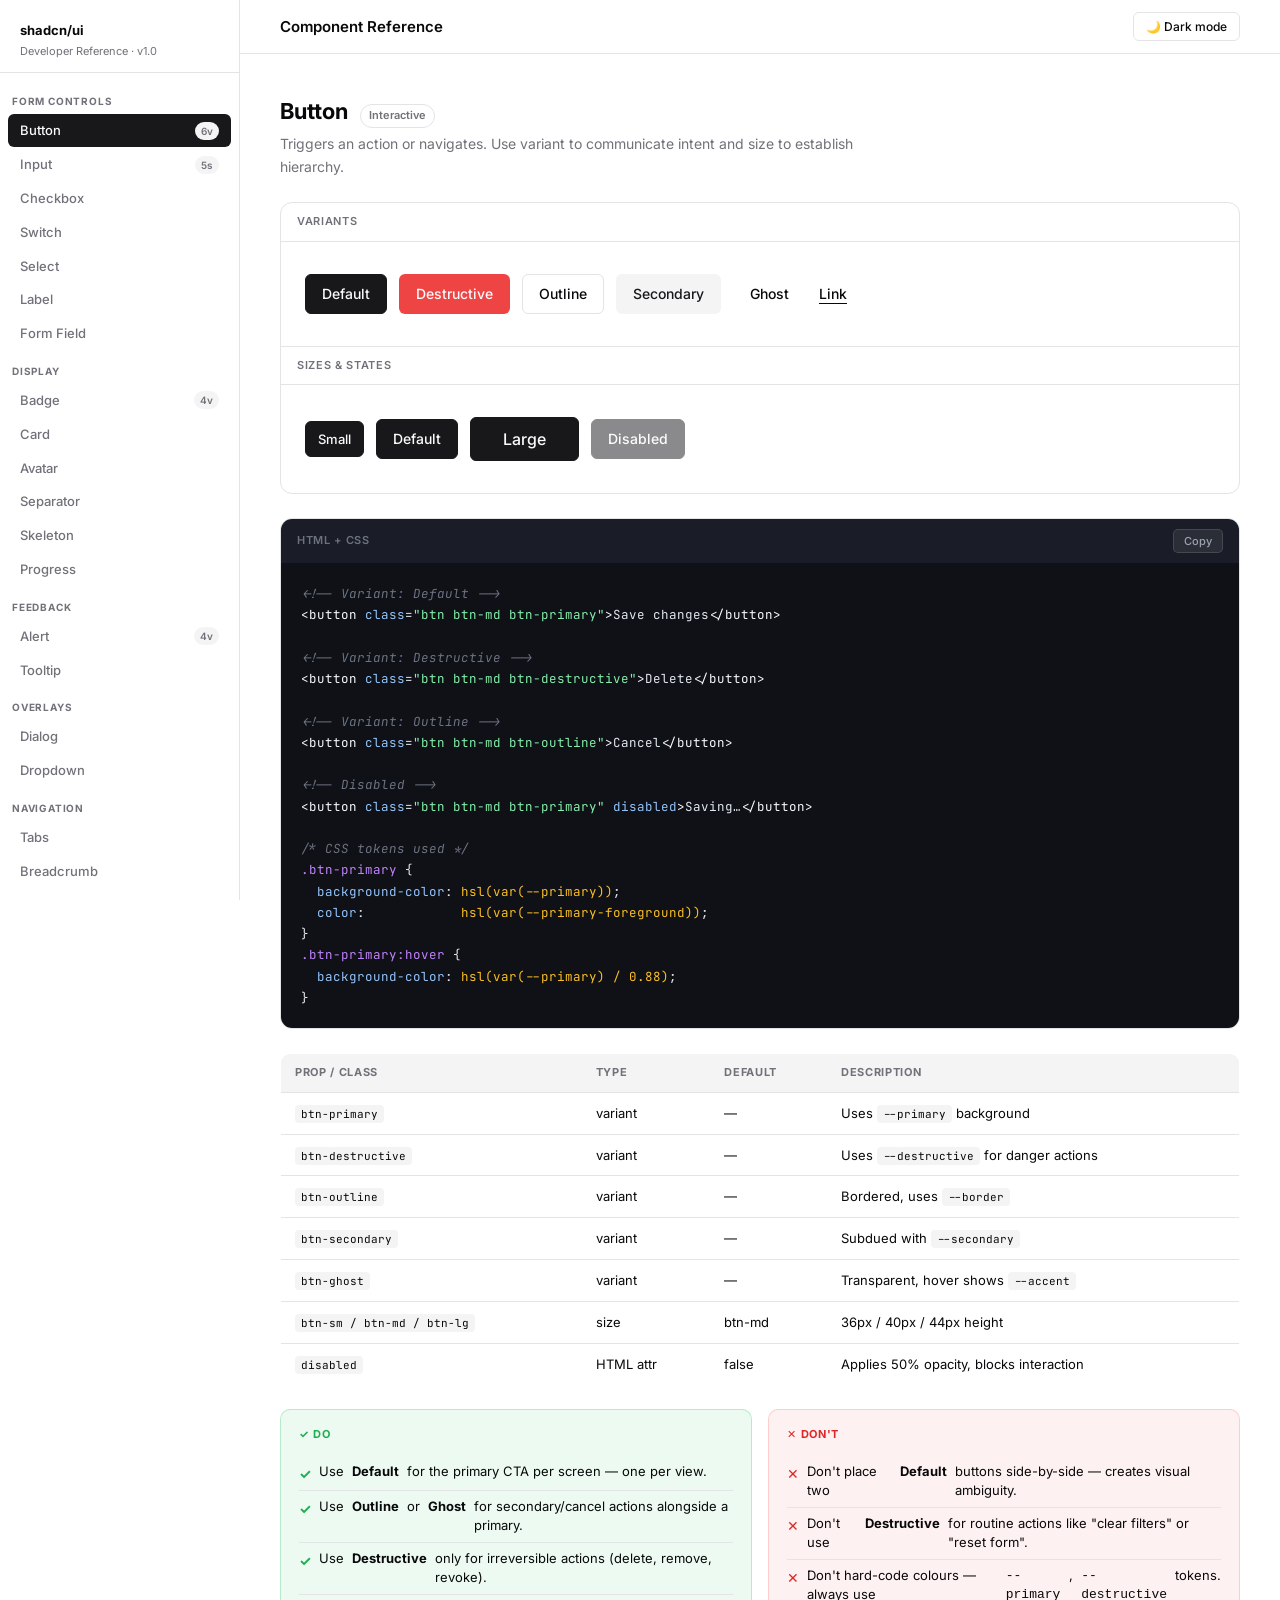
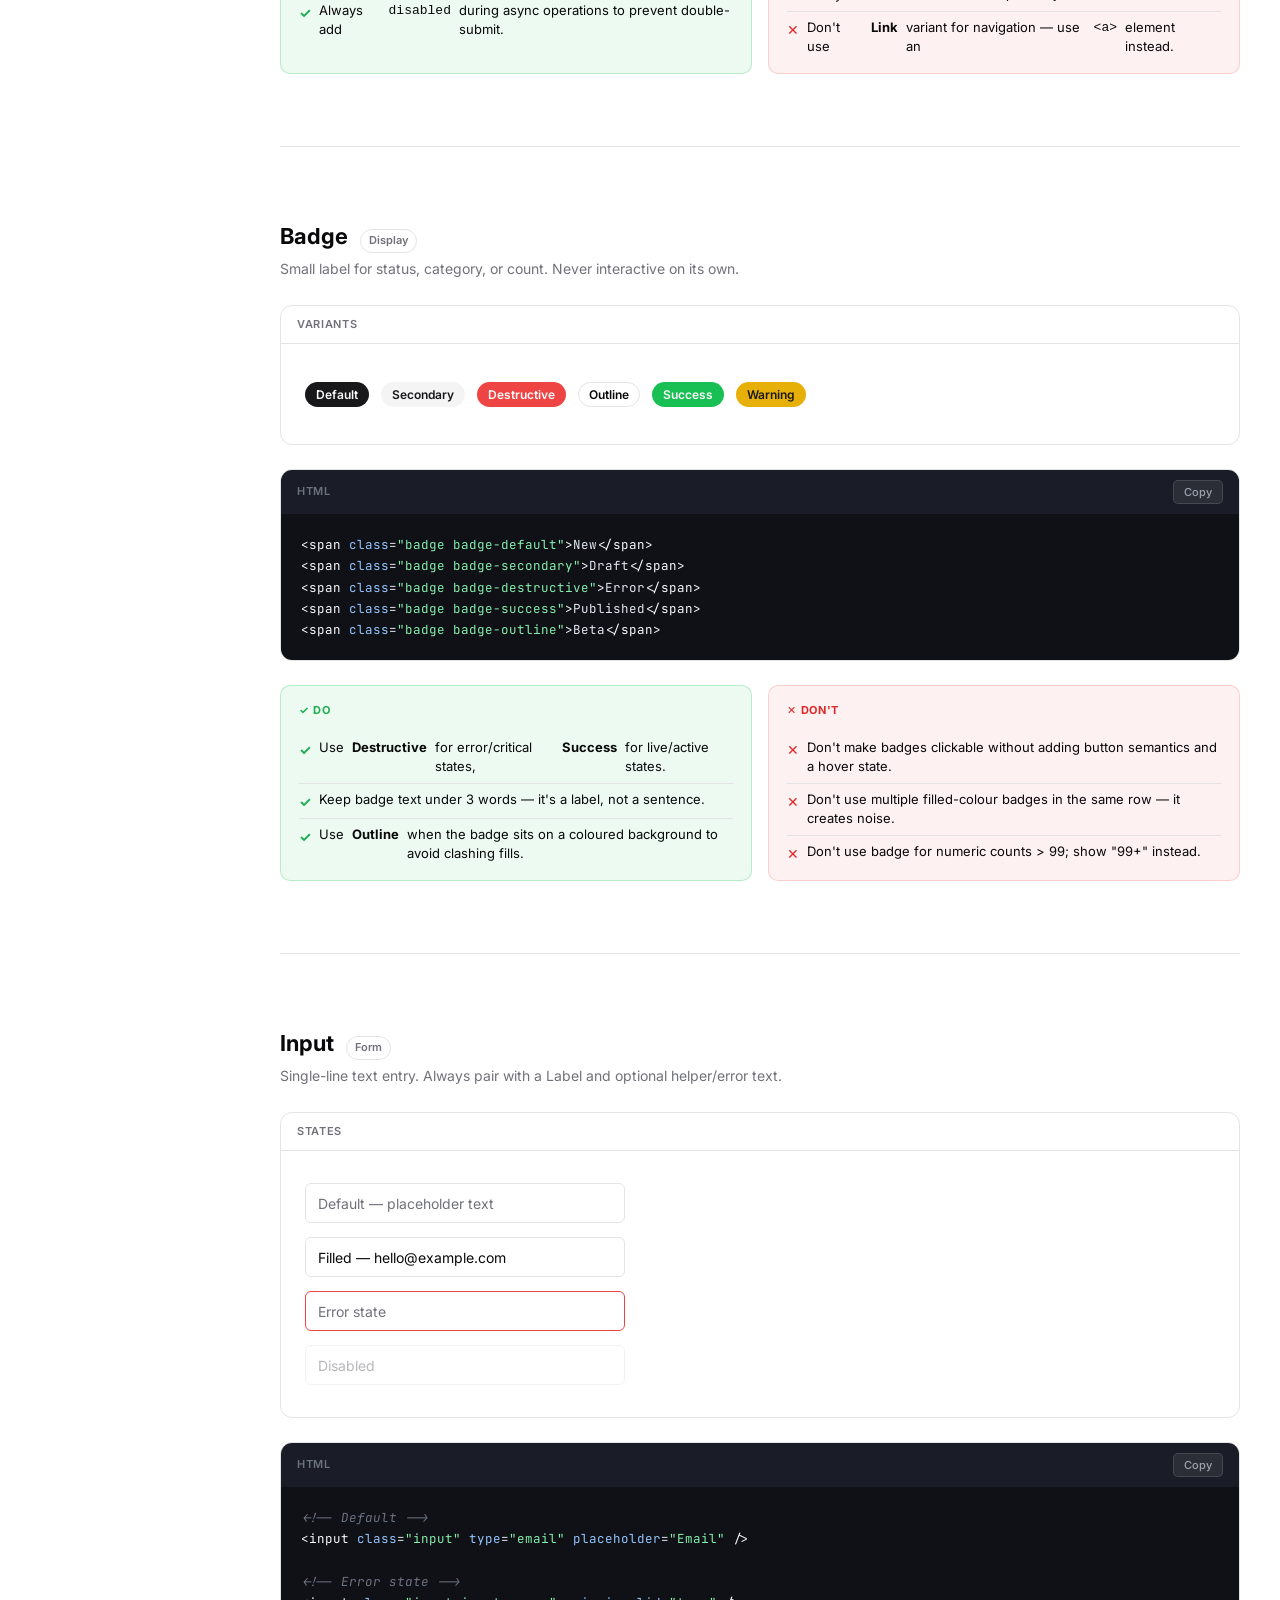
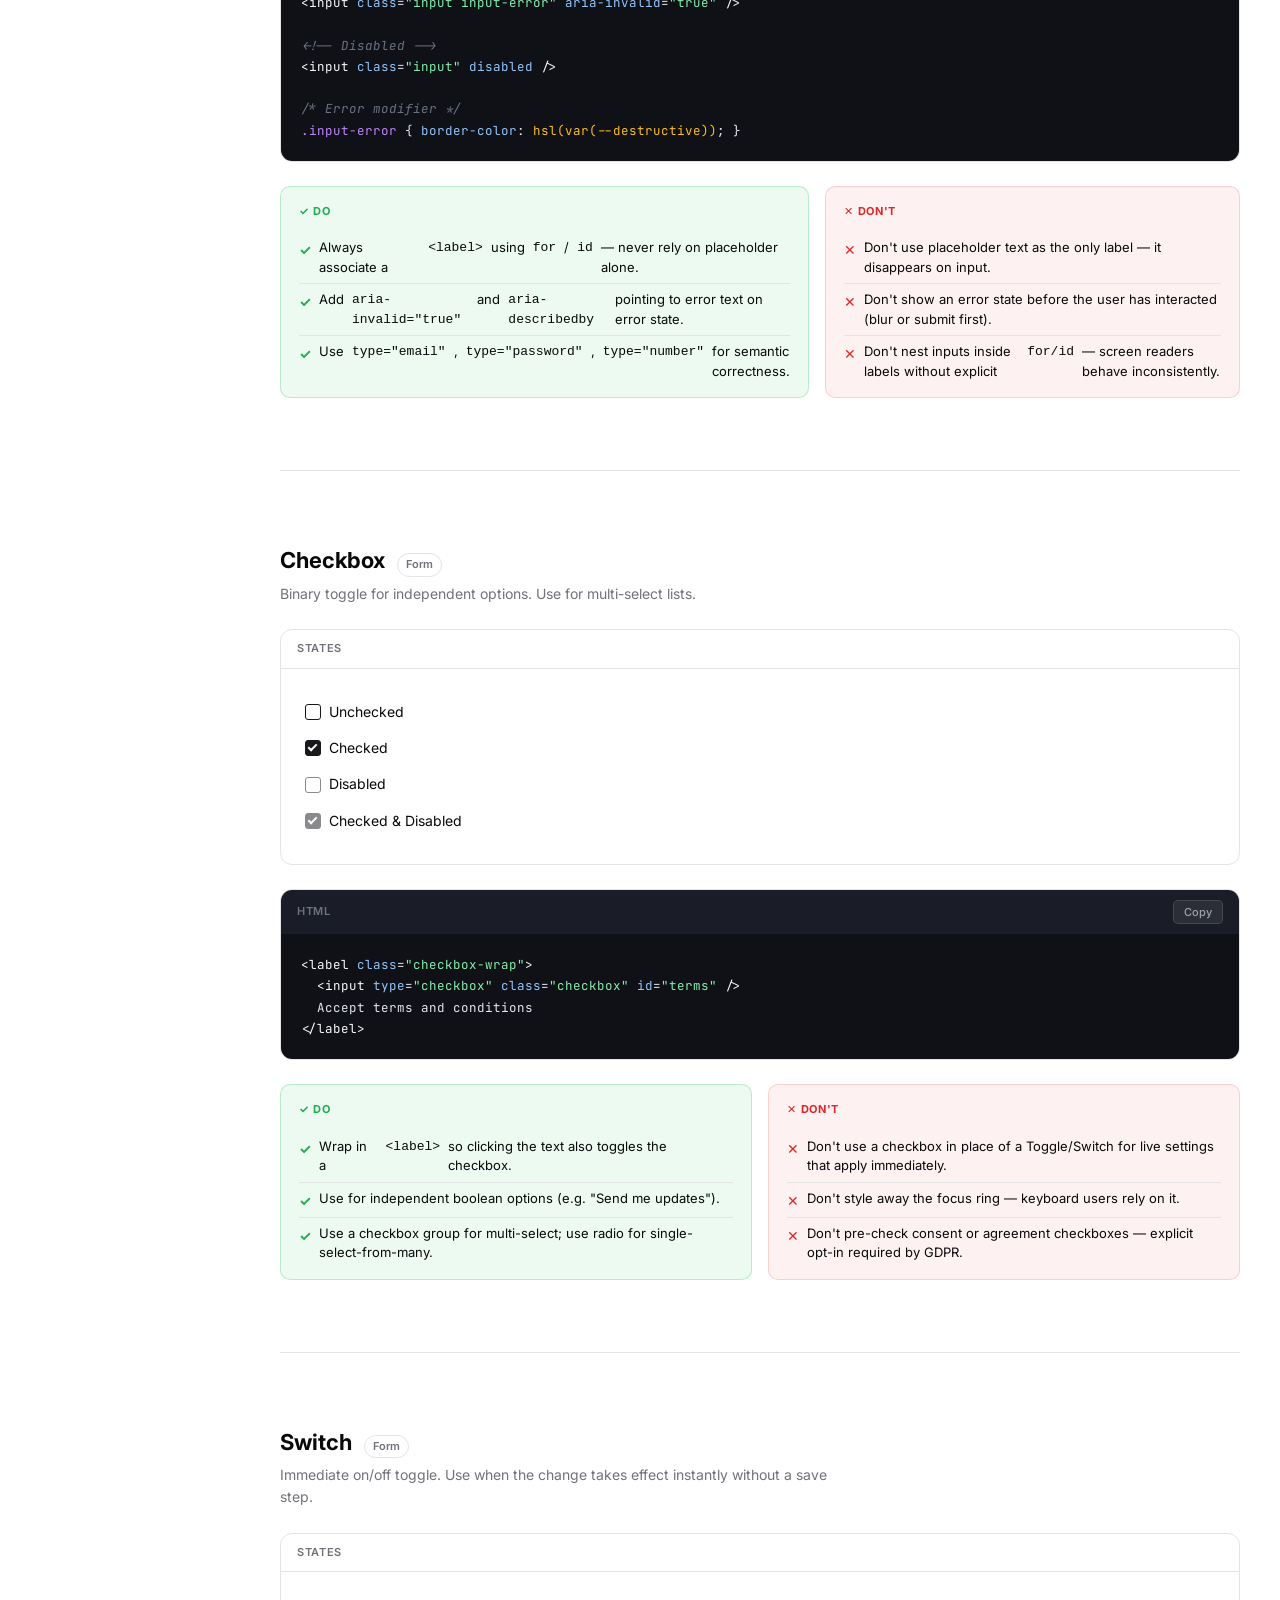
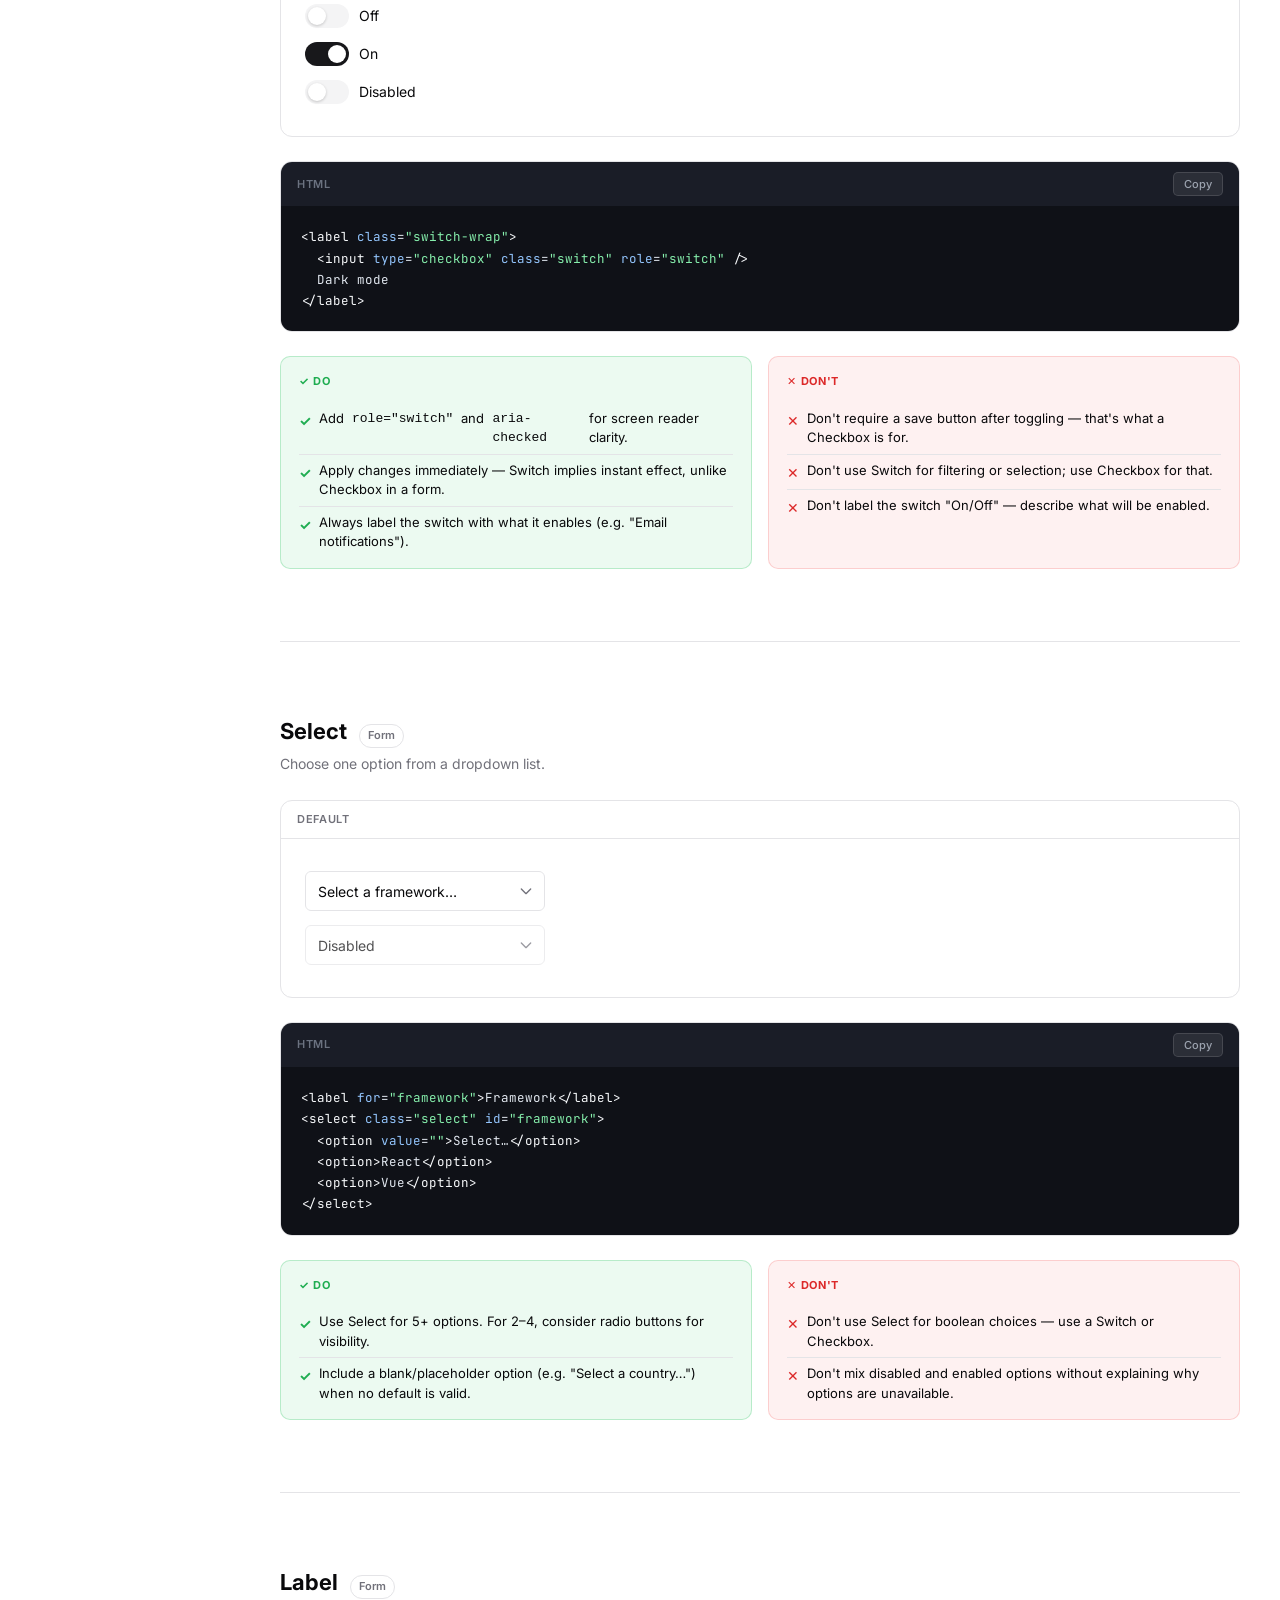
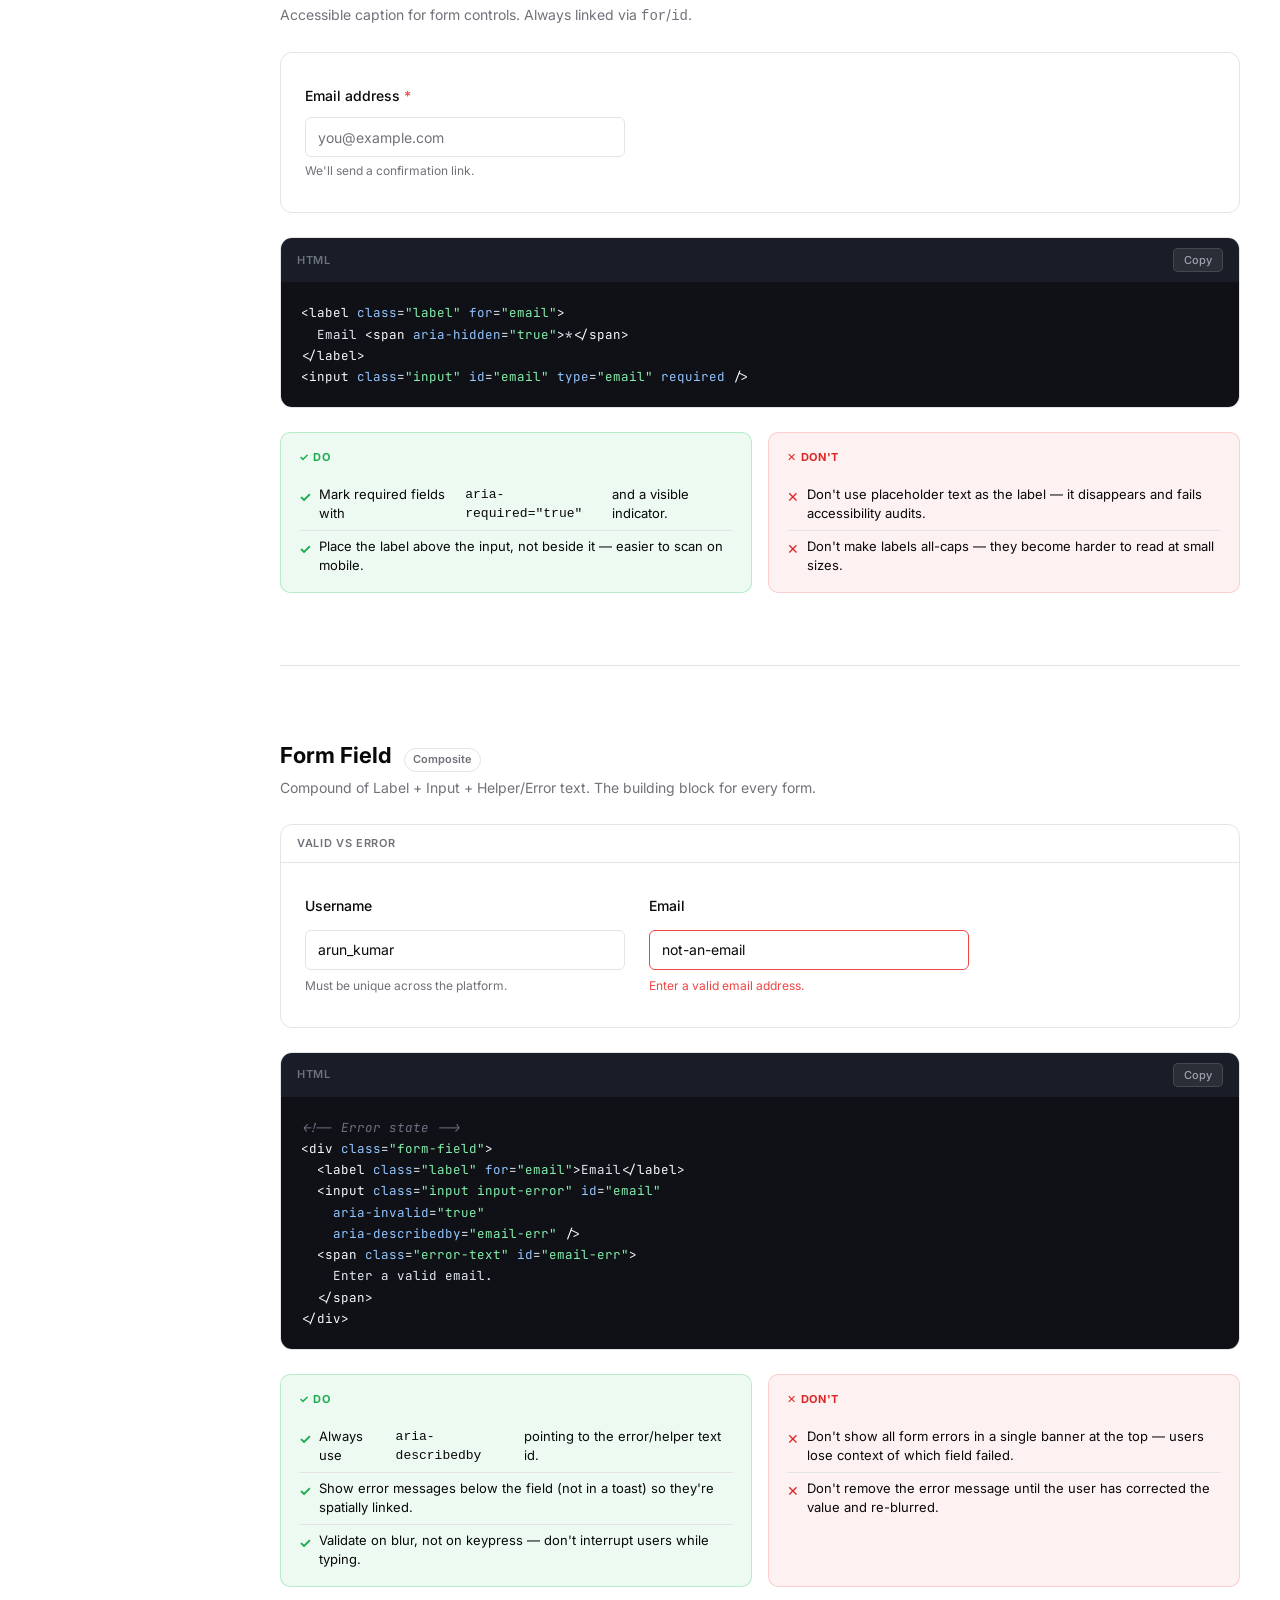
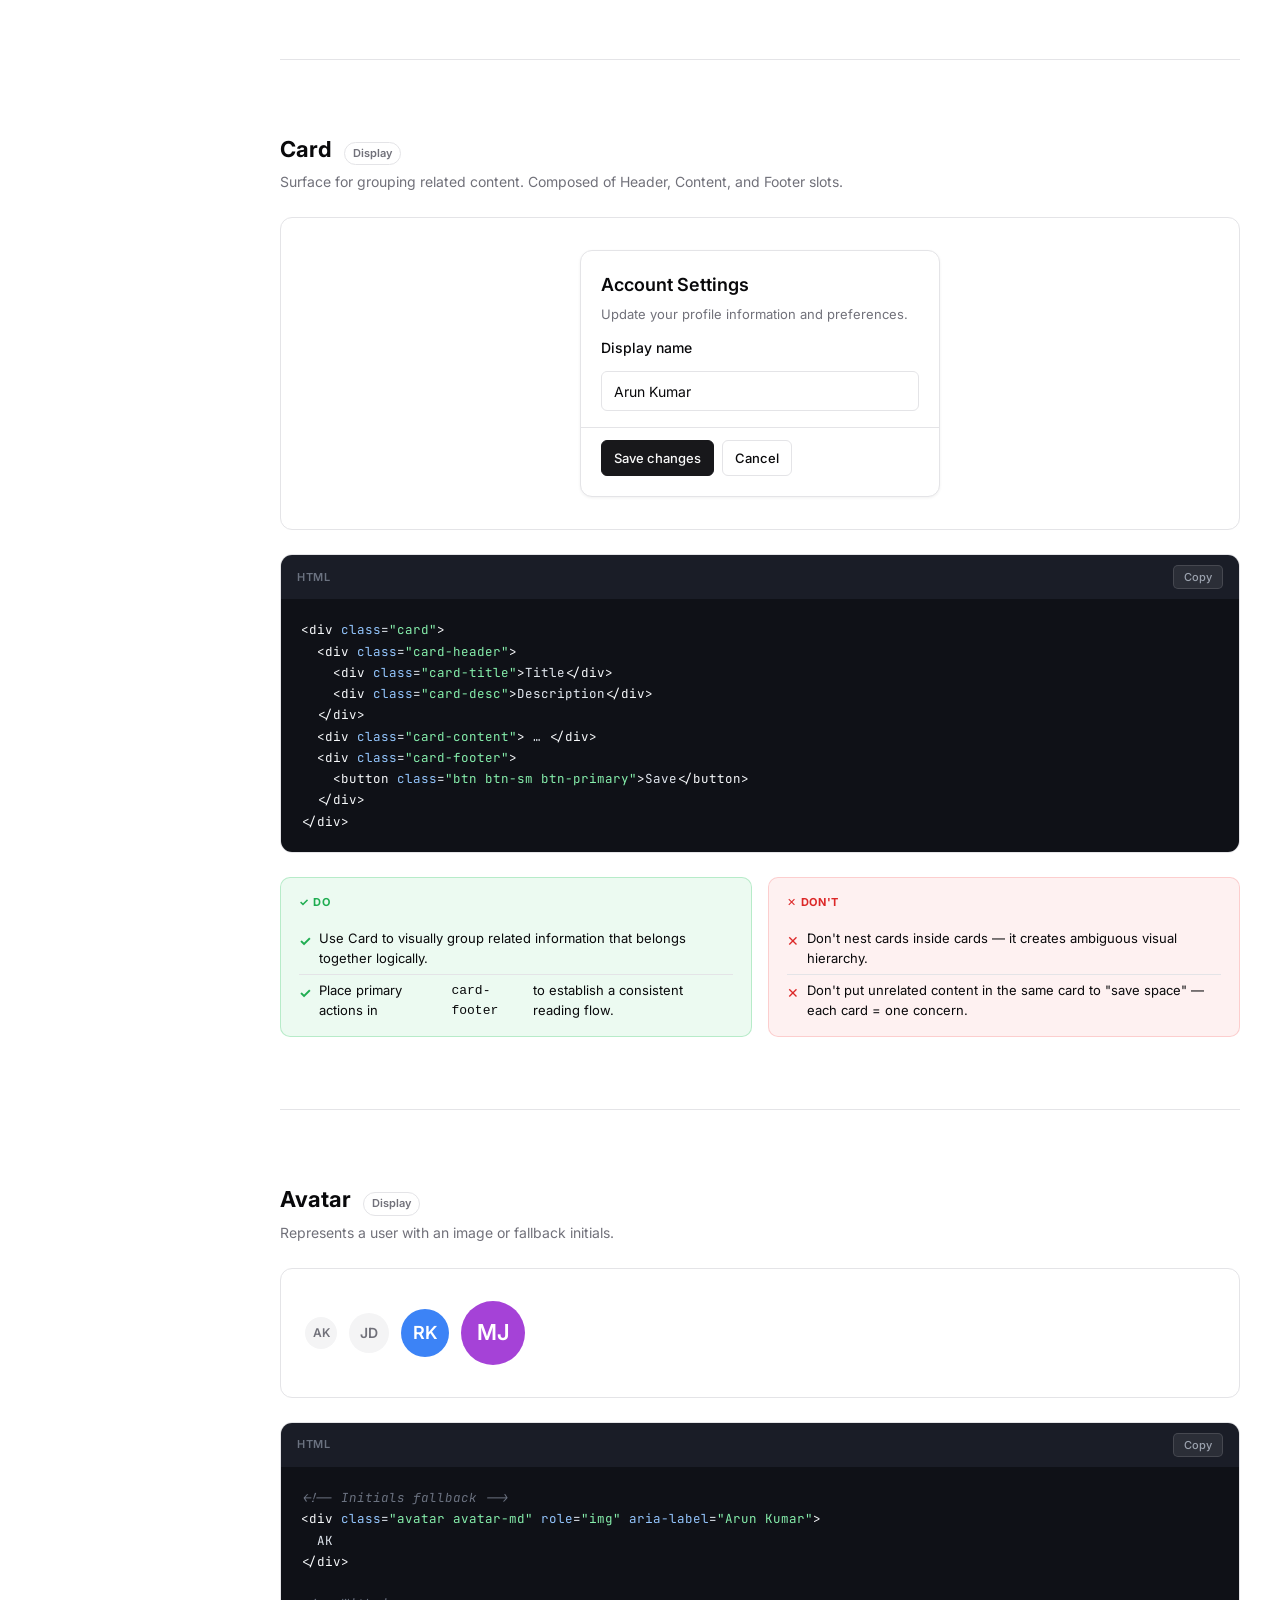
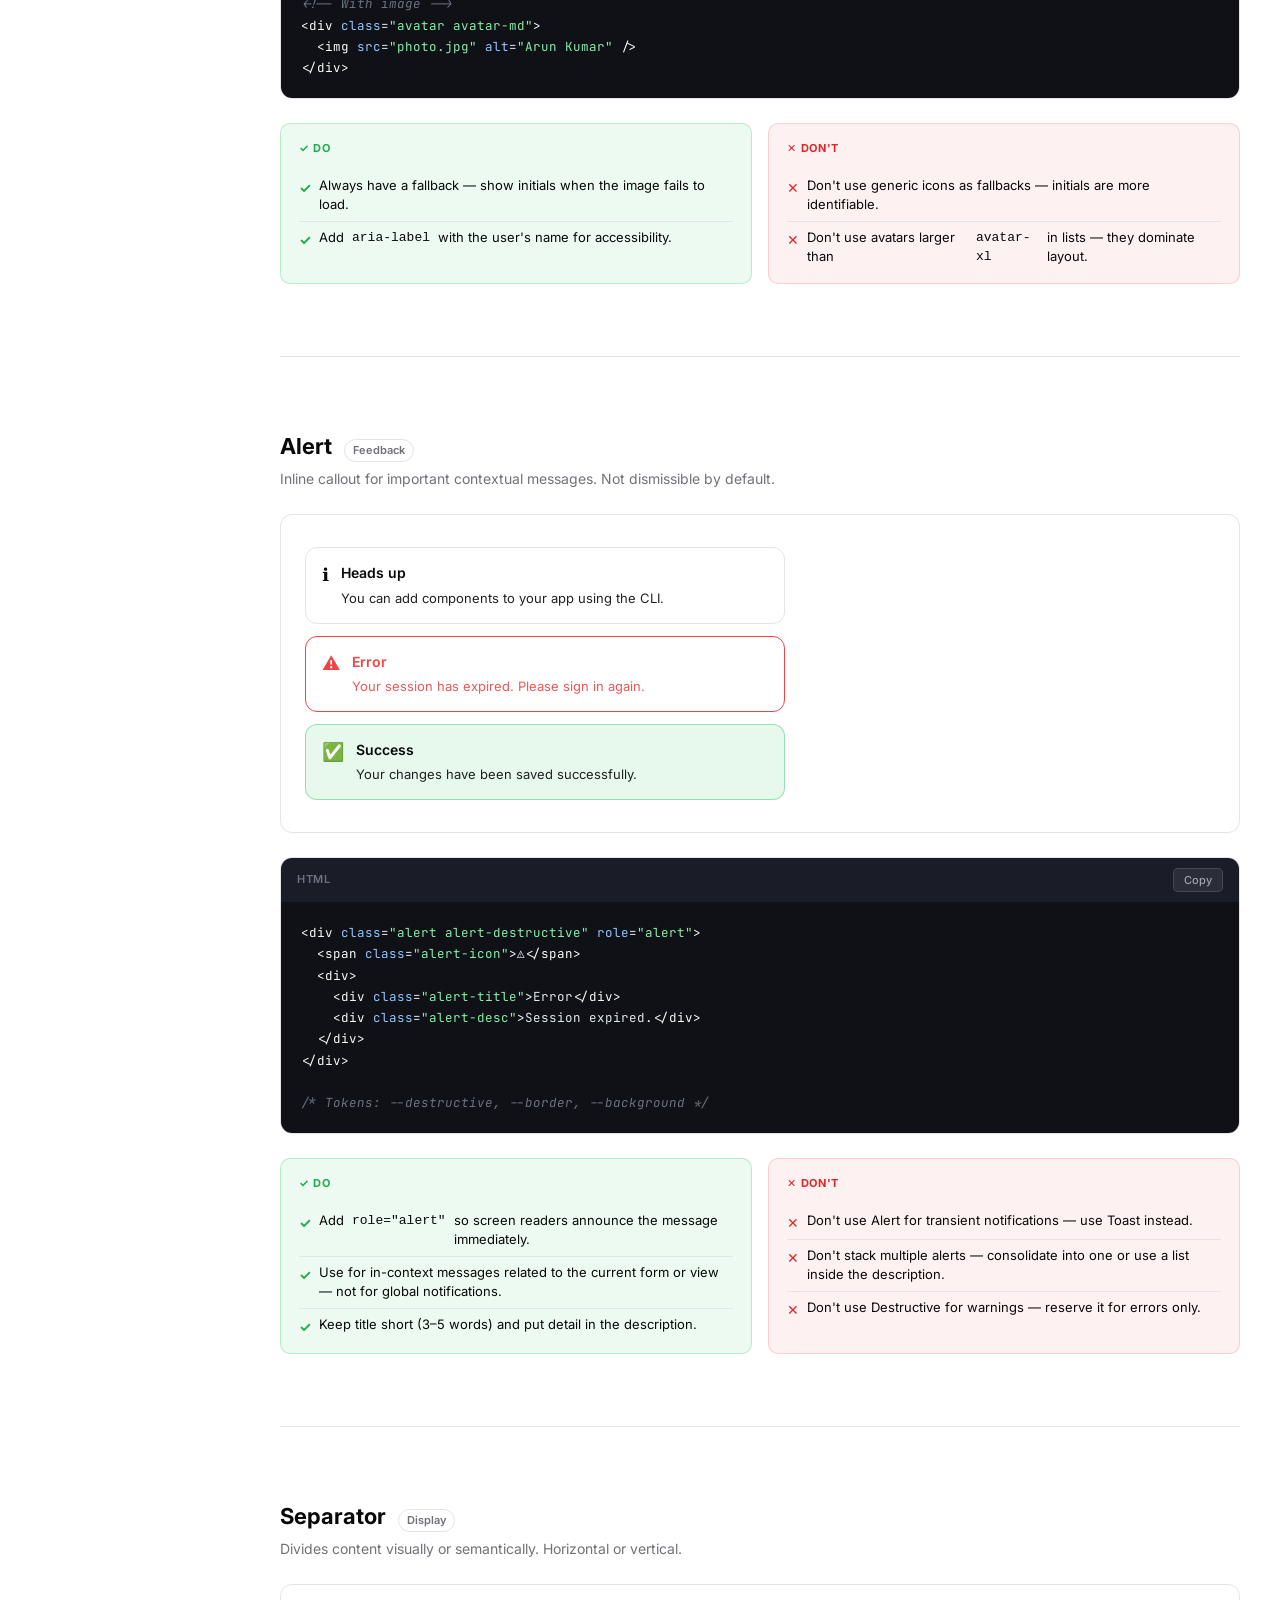
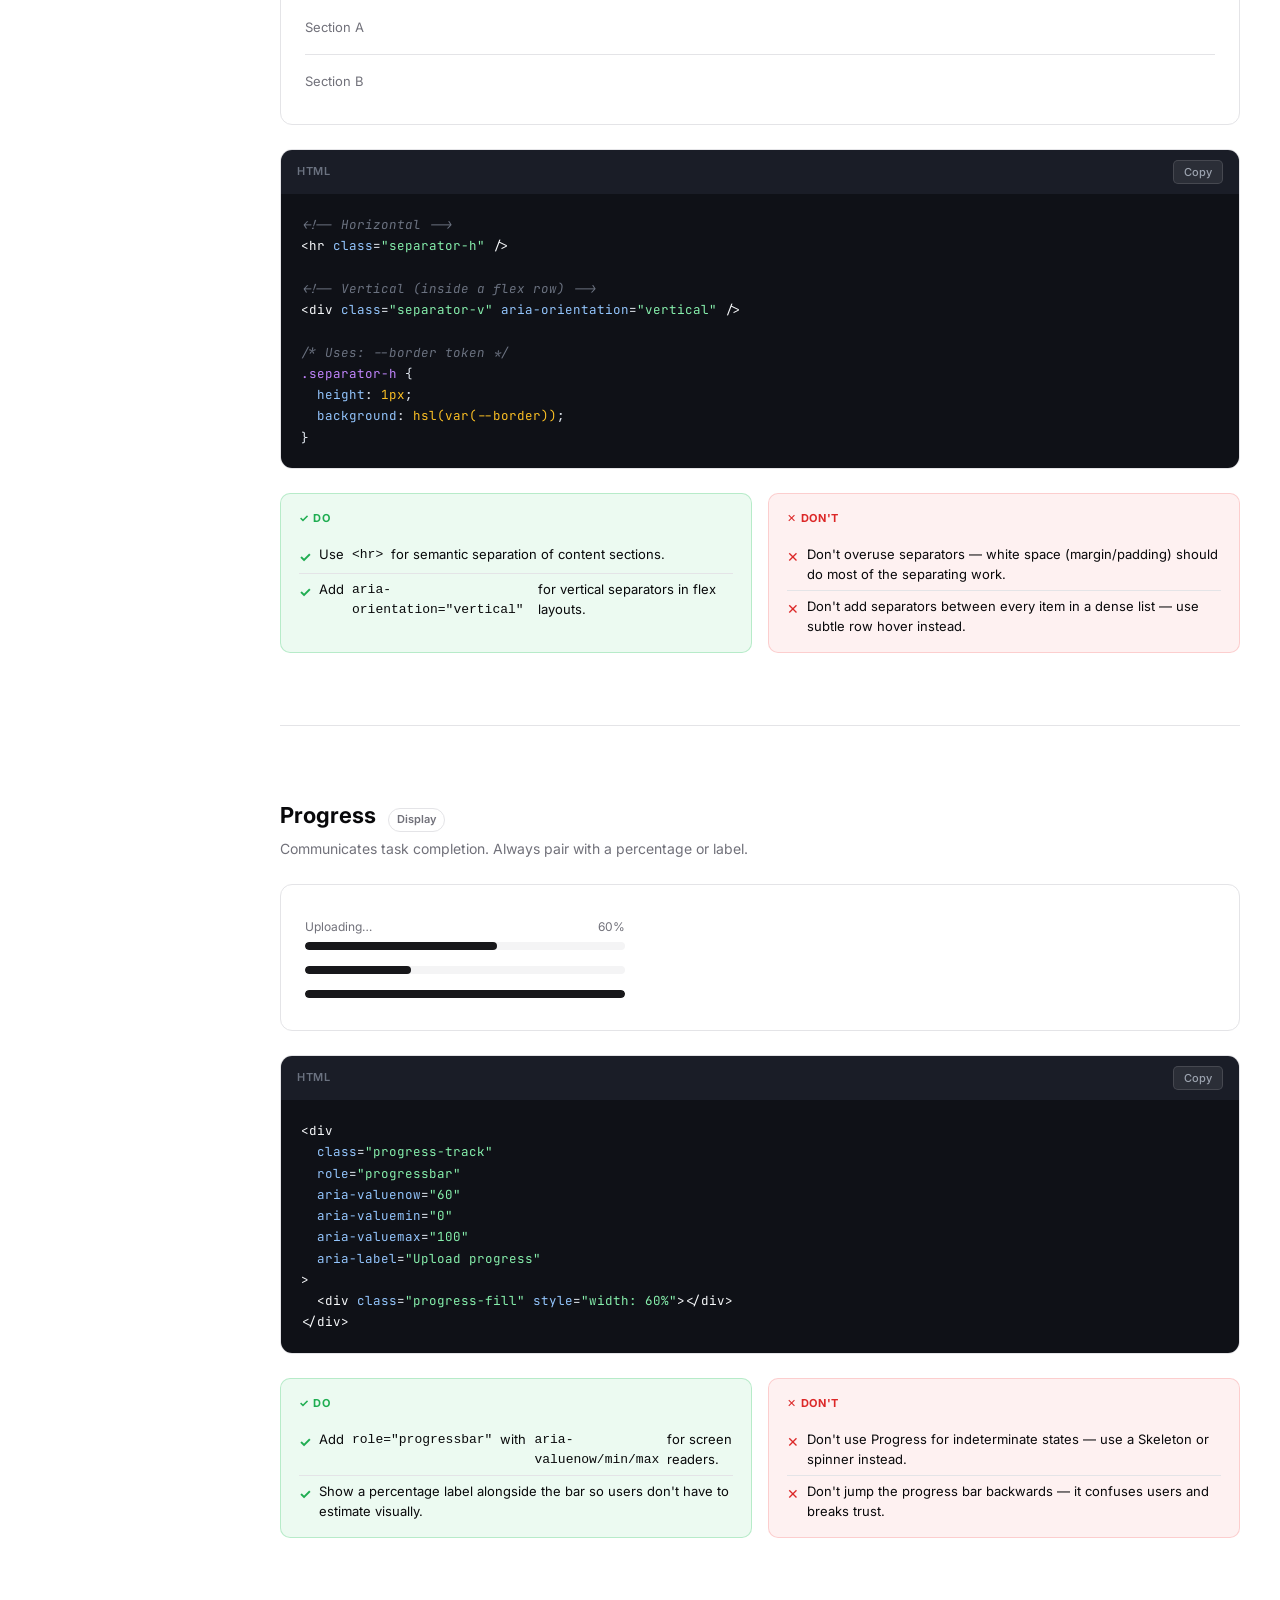
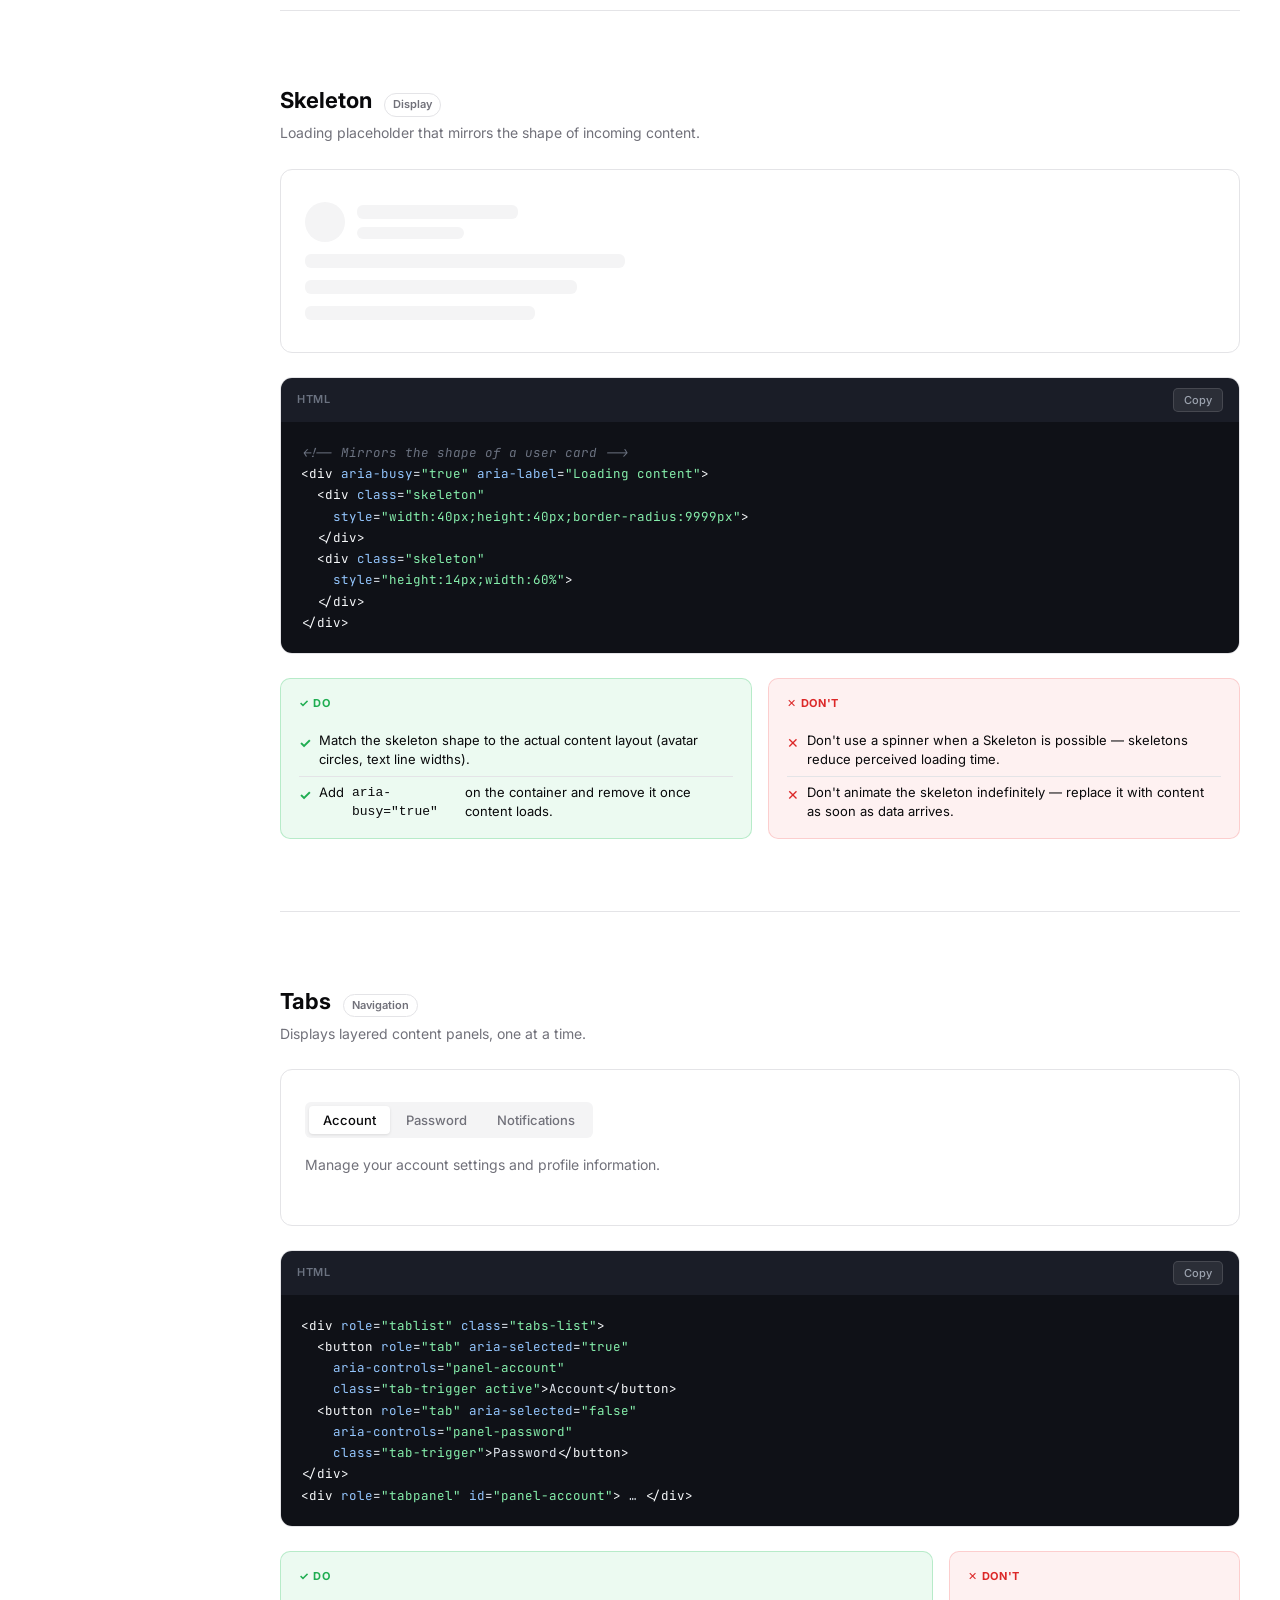
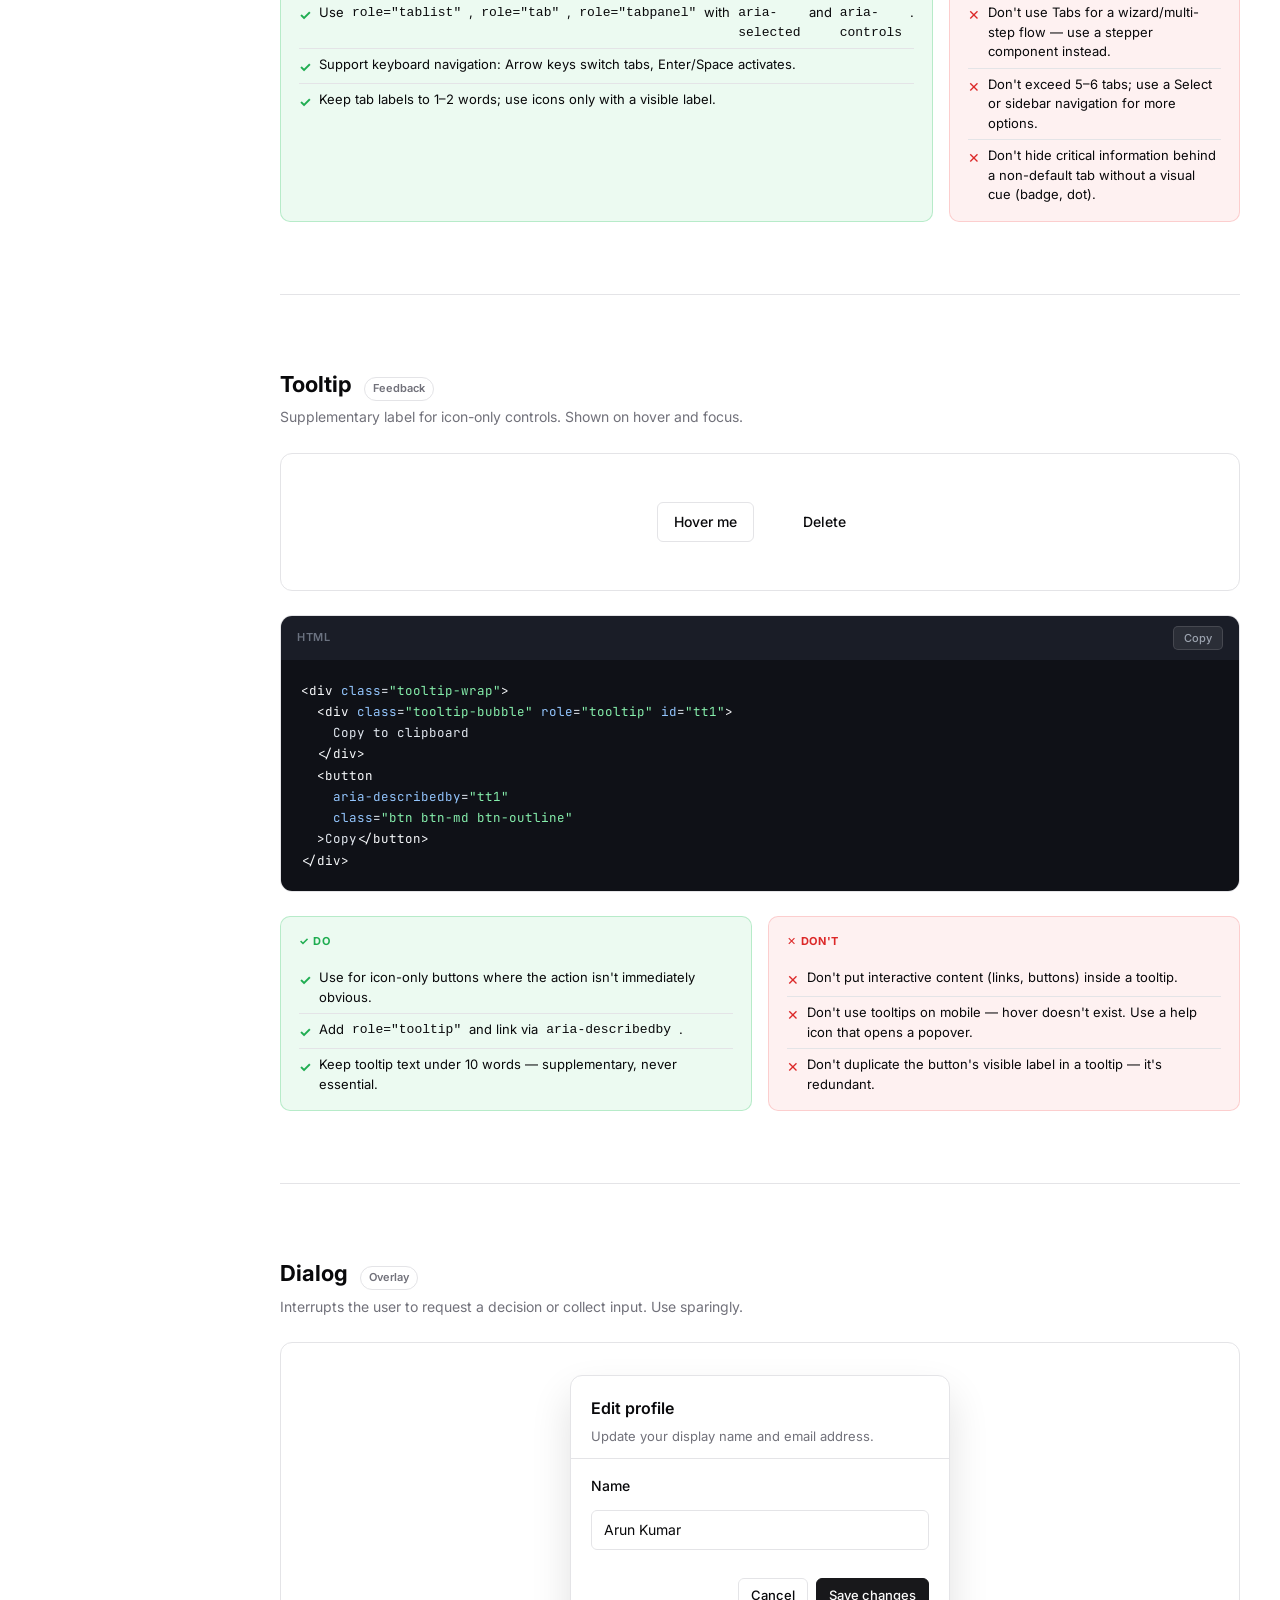
==== Design System/index.html @ ea6bf44b "Added files from local system files added" ====
<!DOCTYPE html>
<html lang="en">
<head>
<meta charset="UTF-8"/>
<meta name="viewport" content="width=device-width,initial-scale=1.0"/>
<title>shadcn/ui — Developer Reference</title>
<link href="https://fonts.googleapis.com/css2?family=Inter:wght@400;500;600;700&family=JetBrains+Mono:wght@400;500&display=swap" rel="stylesheet"/>
<style>
/* ═══════════════════════════════════════════════════
   DESIGN TOKENS
═══════════════════════════════════════════════════ */
:root {
  --background:0 0% 100%;--foreground:240 10% 3.9%;
  --card:0 0% 100%;--card-foreground:240 10% 3.9%;
  --popover:0 0% 100%;--popover-foreground:240 10% 3.9%;
  --primary:240 5.9% 10%;--primary-foreground:0 0% 98%;
  --secondary:240 4.8% 95.9%;--secondary-foreground:240 5.9% 10%;
  --muted:240 4.8% 95.9%;--muted-foreground:240 3.8% 46.1%;
  --accent:240 4.8% 95.9%;--accent-foreground:240 5.9% 10%;
  --destructive:0 84.2% 60.2%;--destructive-foreground:0 0% 98%;
  --success:141 78% 42%;--success-foreground:0 0% 98%;
  --warning:45 93% 47%;--warning-foreground:0 0% 10%;
  --border:240 5.9% 90%;--input:240 5.9% 90%;--ring:240 5.9% 10%;
  --radius:0.375rem;
  --sidebar-w:240px;
  --code-bg:#0f1117;
}
.dark {
  --background:240 10% 3.9%;--foreground:0 0% 98%;
  --card:240 10% 3.9%;--card-foreground:0 0% 98%;
  --popover:240 10% 3.9%;--popover-foreground:0 0% 98%;
  --primary:0 0% 98%;--primary-foreground:240 5.9% 10%;
  --secondary:240 3.7% 15.9%;--secondary-foreground:0 0% 98%;
  --muted:240 3.7% 15.9%;--muted-foreground:240 5% 64.9%;
  --accent:240 3.7% 15.9%;--accent-foreground:0 0% 98%;
  --destructive:0 62.8% 30.6%;--destructive-foreground:0 0% 98%;
  --border:240 3.7% 15.9%;--input:240 3.7% 15.9%;--ring:240 4.9% 83.9%;
  --code-bg:#0a0a0f;
}

/* ═══════════════════════════════════════════════════
   RESET & BASE
═══════════════════════════════════════════════════ */
*,*::before,*::after{box-sizing:border-box;margin:0;padding:0}
html{scroll-behavior:smooth}
body{
  font-family:'Inter',ui-sans-serif,system-ui,sans-serif;
  background:hsl(var(--background));
  color:hsl(var(--foreground));
  display:flex; min-height:100vh;
  transition:background 200ms,color 200ms;
  font-size:14px; line-height:1.6;
}

/* ═══════════════════════════════════════════════════
   SIDEBAR
═══════════════════════════════════════════════════ */
.sidebar{
  position:fixed; top:0; left:0;
  width:var(--sidebar-w); height:100vh;
  background:hsl(var(--card));
  border-right:1px solid hsl(var(--border));
  display:flex; flex-direction:column;
  overflow-y:auto; z-index:100;
}
.sidebar-header{
  padding:20px 20px 12px;
  border-bottom:1px solid hsl(var(--border));
  position:sticky; top:0;
  background:hsl(var(--card));
  z-index:1;
}
.sidebar-logo{font-size:13px;font-weight:700;color:hsl(var(--foreground))}
.sidebar-sub{font-size:11px;color:hsl(var(--muted-foreground));margin-top:2px}
.sidebar-section{padding:12px 12px 4px;font-size:10px;font-weight:700;letter-spacing:.08em;text-transform:uppercase;color:hsl(var(--muted-foreground))}
.sidebar-link{
  display:flex;align-items:center;gap:8px;
  padding:6px 12px; border-radius:6px; margin:1px 8px;
  font-size:13px; font-weight:500;
  color:hsl(var(--muted-foreground));
  text-decoration:none; cursor:pointer;
  transition:background 120ms,color 120ms;
}
.sidebar-link:hover{background:hsl(var(--accent));color:hsl(var(--accent-foreground))}
.sidebar-link.active{background:hsl(var(--primary));color:hsl(var(--primary-foreground))}
.sidebar-link .badge-count{
  margin-left:auto; font-size:10px; font-weight:600;
  background:hsl(var(--muted)); color:hsl(var(--muted-foreground));
  padding:1px 6px; border-radius:9999px;
}

/* ═══════════════════════════════════════════════════
   MAIN CONTENT
═══════════════════════════════════════════════════ */
.main{
  margin-left:var(--sidebar-w);
  flex:1; padding:0;
  max-width:100%;
}
.topbar{
  position:sticky; top:0; z-index:50;
  background:hsl(var(--background) / 0.85);
  backdrop-filter:blur(8px);
  border-bottom:1px solid hsl(var(--border));
  padding:12px 40px;
  display:flex; align-items:center; justify-content:space-between;
}
.topbar-title{font-size:15px;font-weight:600}
.topbar-controls{display:flex;align-items:center;gap:12px}
.theme-btn{
  display:flex;align-items:center;gap:6px;
  padding:6px 12px; border-radius:6px;
  border:1px solid hsl(var(--border));
  background:transparent; cursor:pointer;
  font-family:inherit; font-size:12px; font-weight:500;
  color:hsl(var(--foreground));
  transition:background 150ms;
}
.theme-btn:hover{background:hsl(var(--accent))}

.content{padding:40px;}

/* ═══════════════════════════════════════════════════
   COMPONENT SECTION
═══════════════════════════════════════════════════ */
.comp-section{
  margin-bottom:72px;
  scroll-margin-top:64px;
}
.comp-header{
  display:flex; align-items:baseline; gap:12px;
  margin-bottom:4px;
}
.comp-title{font-size:22px;font-weight:700}
.comp-tag{
  font-size:11px; font-weight:600; padding:2px 8px;
  border-radius:9999px; border:1px solid hsl(var(--border));
  color:hsl(var(--muted-foreground));
}
.comp-desc{font-size:14px;color:hsl(var(--muted-foreground));margin-bottom:24px;max-width:580px}

.comp-body{
  display:grid; gap:24px;
}

/* Preview pane */
.preview-pane{
  background:hsl(var(--card));
  border:1px solid hsl(var(--border));
  border-radius:12px; overflow:hidden;
}
.preview-label{
  padding:10px 16px;
  border-bottom:1px solid hsl(var(--border));
  font-size:11px; font-weight:600; letter-spacing:.06em;
  text-transform:uppercase; color:hsl(var(--muted-foreground));
  display:flex; align-items:center; justify-content:space-between;
}
.preview-inner{
  padding:32px 24px;
  display:flex; flex-wrap:wrap; align-items:center; gap:12px;
  min-height:100px;
}
.preview-inner.preview-col{flex-direction:column;align-items:flex-start}
.preview-inner.preview-center{justify-content:center}

/* Code pane */
.code-pane{
  border-radius:12px; overflow:hidden;
  border:1px solid hsl(var(--border));
}
.code-header{
  background:#1a1d27;
  padding:10px 16px;
  display:flex;align-items:center;justify-content:space-between;
}
.code-lang{font-size:11px;font-weight:600;color:#6b7280;letter-spacing:.06em;text-transform:uppercase}
.copy-btn{
  font-size:11px;font-weight:500;
  padding:4px 10px;border-radius:5px;
  background:rgba(255,255,255,0.08);color:#9ca3af;
  border:1px solid rgba(255,255,255,0.12);
  cursor:pointer;font-family:inherit;
  transition:background 150ms,color 150ms;
}
.copy-btn:hover{background:rgba(255,255,255,0.15);color:#fff}
.copy-btn.copied{color:#4ade80}
pre{
  background:var(--code-bg);
  padding:20px;overflow-x:auto;
  font-family:'JetBrains Mono',ui-monospace,monospace;
  font-size:12.5px;line-height:1.7;
  color:#e2e8f0; margin:0;
}
.tk  {color:#f8fafc}  /* token/tag */
.ky  {color:#93c5fd}  /* keyword/property */
.st  {color:#86efac}  /* string */
.cm  {color:#6b7280;font-style:italic} /* comment */
.vl  {color:#fbbf24}  /* value */
.cl  {color:#c084fc}  /* class */

/* Dos & Donts */
.dd-grid{display:grid;grid-template-columns:1fr 1fr;gap:16px}
.dd-card{
  border-radius:10px;padding:16px 18px;
}
.dd-do{background:hsl(141 78% 42% / 0.08);border:1px solid hsl(141 78% 42% / 0.25)}
.dd-dont{background:hsl(0 84% 60% / 0.07);border:1px solid hsl(0 84% 60% / 0.2)}
.dd-head{
  font-size:11px;font-weight:700;letter-spacing:.06em;text-transform:uppercase;
  margin-bottom:12px;display:flex;align-items:center;gap:6px;
}
.dd-do   .dd-head{color:hsl(141 70% 40%)}
.dd-dont .dd-head{color:hsl(0 72% 51%)}
.dark .dd-do   .dd-head{color:hsl(141 60% 55%)}
.dark .dd-dont .dd-head{color:hsl(0 84% 60%)}
.dd-item{
  font-size:13px;color:hsl(var(--foreground));
  padding:6px 0; border-bottom:1px solid hsl(var(--border));
  display:flex;gap:8px;align-items:flex-start;line-height:1.5;
}
.dd-item:last-child{border-bottom:none;padding-bottom:0}
.dd-item::before{font-size:14px;flex-shrink:0;margin-top:1px}
.dd-do   .dd-item::before{content:"✓";color:hsl(141 70% 40%);font-weight:700}
.dark .dd-do .dd-item::before{color:hsl(141 60% 55%)}
.dd-dont .dd-item::before{content:"✕";color:hsl(0 72% 51%);font-weight:700}
.dark .dd-dont .dd-item::before{color:hsl(0 84% 60%)}

.section-divider{
  height:1px;background:hsl(var(--border));
  margin:72px 0;
}

/* ═══════════════════════════════════════════════════
   COMPONENT STYLES (live previews)
═══════════════════════════════════════════════════ */

/* Button */
.btn{
  display:inline-flex;align-items:center;justify-content:center;gap:8px;
  border:1px solid transparent;border-radius:var(--radius);
  font-family:inherit;font-size:14px;font-weight:500;line-height:1;
  white-space:nowrap;cursor:pointer;user-select:none;text-decoration:none;outline:none;
  transition:background 150ms,color 150ms,border-color 150ms,opacity 150ms,box-shadow 150ms;
}
.btn:focus-visible{box-shadow:0 0 0 2px hsl(var(--background)),0 0 0 4px hsl(var(--ring))}
.btn:disabled{pointer-events:none;opacity:.5}
.btn-sm{height:36px;padding:0 12px;font-size:13px}
.btn-md{height:40px;padding:0 16px}
.btn-lg{height:44px;padding:0 32px;font-size:16px}
.btn-icon{height:40px;width:40px;padding:0}
.btn-primary{background:hsl(var(--primary));color:hsl(var(--primary-foreground));border-color:hsl(var(--primary))}
.btn-primary:hover:not(:disabled){background:hsl(var(--primary)/.88);border-color:hsl(var(--primary)/.88)}
.btn-destructive{background:hsl(var(--destructive));color:hsl(var(--destructive-foreground))}
.btn-destructive:hover:not(:disabled){background:hsl(var(--destructive)/.88)}
.btn-outline{background:hsl(var(--background));color:hsl(var(--foreground));border-color:hsl(var(--border))}
.btn-outline:hover:not(:disabled){background:hsl(var(--accent));color:hsl(var(--accent-foreground))}
.btn-secondary{background:hsl(var(--secondary));color:hsl(var(--secondary-foreground));border-color:transparent}
.btn-secondary:hover:not(:disabled){background:hsl(var(--secondary)/.75)}
.btn-ghost{background:transparent;color:hsl(var(--foreground));border-color:transparent}
.btn-ghost:hover:not(:disabled){background:hsl(var(--accent));color:hsl(var(--accent-foreground))}
.btn-link{background:transparent;color:hsl(var(--foreground));border-color:transparent;text-decoration:underline;text-underline-offset:4px;height:auto;padding:0}
.btn-link:hover:not(:disabled){opacity:.8}
.btn svg{width:16px;height:16px;flex-shrink:0}

/* Badge */
.badge{
  display:inline-flex;align-items:center;
  border-radius:9999px;padding:2px 10px;
  font-size:12px;font-weight:600;border:1px solid transparent;
  white-space:nowrap;
}
.badge-default{background:hsl(var(--primary));color:hsl(var(--primary-foreground))}
.badge-secondary{background:hsl(var(--secondary));color:hsl(var(--secondary-foreground))}
.badge-destructive{background:hsl(var(--destructive));color:hsl(var(--destructive-foreground))}
.badge-outline{background:transparent;color:hsl(var(--foreground));border-color:hsl(var(--border))}
.badge-success{background:hsl(var(--success));color:hsl(var(--success-foreground))}
.badge-warning{background:hsl(var(--warning));color:hsl(var(--warning-foreground))}

/* Input */
.input{
  display:flex;height:40px;width:100%;max-width:320px;
  border-radius:var(--radius);border:1px solid hsl(var(--input));
  background:hsl(var(--background));color:hsl(var(--foreground));
  padding:0 12px;font-family:inherit;font-size:14px;outline:none;
  transition:border-color 150ms,box-shadow 150ms;
}
.input::placeholder{color:hsl(var(--muted-foreground))}
.input:focus{border-color:hsl(var(--ring));box-shadow:0 0 0 2px hsl(var(--background)),0 0 0 4px hsl(var(--ring)/.35)}
.input:disabled{opacity:.5;cursor:not-allowed}
.input.input-error{border-color:hsl(var(--destructive))}

/* Label */
.label{font-size:14px;font-weight:500;color:hsl(var(--foreground));display:block;margin-bottom:6px}

/* Textarea */
.textarea{
  width:100%;max-width:320px;min-height:80px;
  border-radius:var(--radius);border:1px solid hsl(var(--input));
  background:hsl(var(--background));color:hsl(var(--foreground));
  padding:8px 12px;font-family:inherit;font-size:14px;outline:none;resize:vertical;
  transition:border-color 150ms,box-shadow 150ms;
}
.textarea:focus{border-color:hsl(var(--ring));box-shadow:0 0 0 2px hsl(var(--background)),0 0 0 4px hsl(var(--ring)/.35)}

/* Checkbox */
.checkbox-wrap{display:flex;align-items:center;gap:8px;cursor:pointer;user-select:none}
.checkbox{
  width:16px;height:16px;border-radius:3px;flex-shrink:0;cursor:pointer;
  border:1.5px solid hsl(var(--primary));background:hsl(var(--background));
  appearance:none;-webkit-appearance:none;
  transition:background 150ms,border-color 150ms;position:relative;
}
.checkbox:checked{background:hsl(var(--primary));border-color:hsl(var(--primary))}
.checkbox:checked::after{
  content:'';position:absolute;left:4px;top:1px;
  width:5px;height:9px;border:2px solid hsl(var(--primary-foreground));
  border-left:none;border-top:none;transform:rotate(45deg);
}
.checkbox:focus-visible{outline:2px solid hsl(var(--ring));outline-offset:2px}
.checkbox:disabled{opacity:.5;cursor:not-allowed}

/* Switch */
.switch-wrap{display:flex;align-items:center;gap:10px;cursor:pointer;user-select:none}
.switch{
  position:relative;width:44px;height:24px;flex-shrink:0;
  appearance:none;-webkit-appearance:none;cursor:pointer;
  border-radius:9999px;background:hsl(var(--muted));
  border:none;transition:background 200ms;outline:none;
}
.switch:checked{background:hsl(var(--primary))}
.switch::after{
  content:'';position:absolute;top:3px;left:3px;
  width:18px;height:18px;border-radius:9999px;
  background:hsl(var(--background));
  box-shadow:0 1px 3px rgba(0,0,0,.2);
  transition:transform 200ms;
}
.switch:checked::after{transform:translateX(20px)}
.switch:focus-visible{outline:2px solid hsl(var(--ring));outline-offset:2px}

/* Select */
.select{
  height:40px;padding:0 32px 0 12px;
  border-radius:var(--radius);border:1px solid hsl(var(--input));
  background:hsl(var(--background));color:hsl(var(--foreground));
  font-family:inherit;font-size:14px;outline:none;cursor:pointer;
  appearance:none;
  background-image:url("data:image/svg+xml,%3Csvg xmlns='http://www.w3.org/2000/svg' width='16' height='16' fill='none' viewBox='0 0 24 24' stroke='%2371717a' stroke-width='2'%3E%3Cpath stroke-linecap='round' stroke-linejoin='round' d='m19 9-7 7-7-7'/%3E%3C/svg%3E");
  background-repeat:no-repeat;background-position:right 10px center;
  transition:border-color 150ms,box-shadow 150ms;
}
.select:focus{border-color:hsl(var(--ring));box-shadow:0 0 0 2px hsl(var(--background)),0 0 0 4px hsl(var(--ring)/.35)}

/* Card */
.card{
  border-radius:calc(var(--radius)*2);border:1px solid hsl(var(--border));
  background:hsl(var(--card));color:hsl(var(--card-foreground));
  box-shadow:0 1px 3px rgba(0,0,0,.06);
}
.card-header{padding:20px 20px 12px}
.card-title{font-size:18px;font-weight:600;margin-bottom:4px}
.card-desc{font-size:13px;color:hsl(var(--muted-foreground))}
.card-content{padding:0 20px 16px}
.card-footer{padding:12px 20px 20px;border-top:1px solid hsl(var(--border));display:flex;gap:8px}

/* Avatar */
.avatar{
  border-radius:9999px;background:hsl(var(--muted));
  display:inline-flex;align-items:center;justify-content:center;
  font-weight:600;color:hsl(var(--muted-foreground));flex-shrink:0;overflow:hidden;
}
.avatar-sm{width:32px;height:32px;font-size:12px}
.avatar-md{width:40px;height:40px;font-size:14px}
.avatar-lg{width:48px;height:48px;font-size:18px}
.avatar-xl{width:64px;height:64px;font-size:22px}
.avatar img{width:100%;height:100%;object-fit:cover}

/* Separator */
.separator-h{height:1px;background:hsl(var(--border));width:100%}
.separator-v{width:1px;background:hsl(var(--border));height:40px;flex-shrink:0}

/* Alert */
.alert{
  border-radius:calc(var(--radius)*2);border:1px solid;
  padding:14px 16px;display:flex;gap:12px;
}
.alert-default{background:hsl(var(--background));border-color:hsl(var(--border));color:hsl(var(--foreground))}
.alert-destructive{background:hsl(var(--background));border-color:hsl(var(--destructive));color:hsl(var(--destructive))}
.alert-success{background:hsl(var(--success)/.1);border-color:hsl(var(--success)/.4);color:hsl(var(--foreground))}
.alert-warning{background:hsl(var(--warning)/.1);border-color:hsl(var(--warning)/.4);color:hsl(var(--foreground))}
.alert-icon{font-size:18px;flex-shrink:0;line-height:1.4}
.alert-body{}
.alert-title{font-weight:600;font-size:14px;margin-bottom:3px}
.alert-desc{font-size:13px;opacity:.9}
.alert-destructive .alert-title{color:hsl(var(--destructive))}

/* Progress */
.progress-wrap{width:100%;max-width:320px}
.progress-track{
  height:8px;width:100%;border-radius:9999px;
  background:hsl(var(--secondary));overflow:hidden;
}
.progress-fill{height:100%;border-radius:9999px;background:hsl(var(--primary));transition:width 400ms}

/* Skeleton */
.skeleton{
  border-radius:var(--radius);background:hsl(var(--muted));
  animation:pulse 1.5s ease-in-out infinite;
}
@keyframes pulse{0%,100%{opacity:1}50%{opacity:.4}}

/* Tabs */
.tabs-list{
  display:inline-flex;background:hsl(var(--muted));
  border-radius:var(--radius);padding:4px;gap:2px;
}
.tab-trigger{
  padding:6px 14px;border-radius:calc(var(--radius) - 2px);
  font-size:13px;font-weight:500;cursor:pointer;
  border:none;background:transparent;
  color:hsl(var(--muted-foreground));font-family:inherit;
  transition:background 150ms,color 150ms;
}
.tab-trigger.active{background:hsl(var(--background));color:hsl(var(--foreground));box-shadow:0 1px 3px rgba(0,0,0,.1)}
.tab-trigger:hover:not(.active){color:hsl(var(--foreground))}
.tab-content{padding:16px 0;font-size:14px;color:hsl(var(--muted-foreground))}

/* Tooltip */
.tooltip-wrap{position:relative;display:inline-flex}
.tooltip-trigger{display:inline-flex}
.tooltip-bubble{
  position:absolute;bottom:calc(100% + 8px);left:50%;transform:translateX(-50%);
  background:hsl(var(--foreground));color:hsl(var(--background));
  padding:5px 10px;border-radius:5px;font-size:12px;font-weight:500;
  white-space:nowrap;pointer-events:none;opacity:0;transition:opacity 150ms;
  box-shadow:0 4px 8px rgba(0,0,0,.12);
}
.tooltip-bubble::after{
  content:'';position:absolute;top:100%;left:50%;transform:translateX(-50%);
  border:5px solid transparent;border-top-color:hsl(var(--foreground));
}
.tooltip-wrap:hover .tooltip-bubble{opacity:1}

/* Breadcrumb */
.breadcrumb{display:flex;align-items:center;gap:6px;flex-wrap:wrap;font-size:14px}
.breadcrumb-item{color:hsl(var(--muted-foreground));text-decoration:none;transition:color 150ms}
.breadcrumb-item:hover{color:hsl(var(--foreground))}
.breadcrumb-item.current{color:hsl(var(--foreground));font-weight:500;pointer-events:none}
.breadcrumb-sep{color:hsl(var(--muted-foreground));user-select:none}

/* Pagination */
.pagination{display:flex;align-items:center;gap:4px}
.page-btn{
  width:36px;height:36px;border-radius:var(--radius);
  border:1px solid hsl(var(--border));background:hsl(var(--background));
  color:hsl(var(--foreground));cursor:pointer;font-family:inherit;font-size:13px;font-weight:500;
  display:inline-flex;align-items:center;justify-content:center;
  transition:background 150ms,color 150ms;
}
.page-btn:hover:not(.active):not(:disabled){background:hsl(var(--accent))}
.page-btn.active{background:hsl(var(--primary));color:hsl(var(--primary-foreground));border-color:hsl(var(--primary))}
.page-btn:disabled{opacity:.5;pointer-events:none}

/* Dialog (non-modal demo) */
.dialog-demo{
  border-radius:calc(var(--radius)*2);border:1px solid hsl(var(--border));
  background:hsl(var(--background));box-shadow:0 20px 40px rgba(0,0,0,.12);
  width:100%;max-width:380px;overflow:hidden;
}
.dialog-header{padding:20px 20px 12px;border-bottom:1px solid hsl(var(--border))}
.dialog-title{font-size:16px;font-weight:600;margin-bottom:4px}
.dialog-desc{font-size:13px;color:hsl(var(--muted-foreground))}
.dialog-body{padding:16px 20px}
.dialog-footer{padding:12px 20px 20px;display:flex;justify-content:flex-end;gap:8px}

/* Dropdown */
.dropdown-demo{
  border-radius:calc(var(--radius)*2);border:1px solid hsl(var(--border));
  background:hsl(var(--popover));color:hsl(var(--popover-foreground));
  box-shadow:0 8px 24px rgba(0,0,0,.1);min-width:180px;padding:4px;
}
.dropdown-item{
  padding:7px 10px;border-radius:var(--radius);font-size:13px;
  display:flex;align-items:center;justify-content:space-between;
  cursor:pointer;transition:background 100ms;
}
.dropdown-item:hover{background:hsl(var(--accent))}
.dropdown-item.destructive:hover{background:hsl(var(--destructive));color:hsl(var(--destructive-foreground))}
.dropdown-sep{height:1px;background:hsl(var(--border));margin:4px 0}
.dropdown-shortcut{font-size:11px;color:hsl(var(--muted-foreground))}

/* Form field */
.form-field{display:grid;gap:6px;width:100%;max-width:320px}
.helper-text{font-size:12px;color:hsl(var(--muted-foreground))}
.error-text{font-size:12px;color:hsl(var(--destructive))}

/* Prop table */
.prop-table{
  width:100%;border-collapse:collapse;font-size:13px;
  border:1px solid hsl(var(--border));border-radius:10px;overflow:hidden;
}
.prop-table th{
  text-align:left;padding:10px 14px;
  background:hsl(var(--muted));color:hsl(var(--muted-foreground));
  font-size:11px;font-weight:700;letter-spacing:.06em;text-transform:uppercase;
  border-bottom:1px solid hsl(var(--border));
}
.prop-table td{
  padding:10px 14px;border-bottom:1px solid hsl(var(--border));
  vertical-align:top;
}
.prop-table tr:last-child td{border-bottom:none}
.prop-table code{
  font-family:'JetBrains Mono',monospace;font-size:11px;
  background:hsl(var(--muted));padding:2px 6px;border-radius:4px;
}
</style>
</head>
<body>

<!-- ═══════════════════════════════════════════════
     SIDEBAR
════════════════════════════════════════════════ -->
<nav class="sidebar">
  <div class="sidebar-header">
    <div class="sidebar-logo">shadcn/ui</div>
    <div class="sidebar-sub">Developer Reference · v1.0</div>
  </div>

  <div style="padding:8px 0 16px">
    <div class="sidebar-section">Form Controls</div>
    <a class="sidebar-link active" href="#button">Button <span class="badge-count">6v</span></a>
    <a class="sidebar-link" href="#input">Input <span class="badge-count">5s</span></a>
    <a class="sidebar-link" href="#checkbox">Checkbox</a>
    <a class="sidebar-link" href="#switch">Switch</a>
    <a class="sidebar-link" href="#select">Select</a>
    <a class="sidebar-link" href="#label">Label</a>
    <a class="sidebar-link" href="#formfield">Form Field</a>

    <div class="sidebar-section">Display</div>
    <a class="sidebar-link" href="#badge">Badge <span class="badge-count">4v</span></a>
    <a class="sidebar-link" href="#card">Card</a>
    <a class="sidebar-link" href="#avatar">Avatar</a>
    <a class="sidebar-link" href="#separator">Separator</a>
    <a class="sidebar-link" href="#skeleton">Skeleton</a>
    <a class="sidebar-link" href="#progress">Progress</a>

    <div class="sidebar-section">Feedback</div>
    <a class="sidebar-link" href="#alert">Alert <span class="badge-count">4v</span></a>
    <a class="sidebar-link" href="#tooltip">Tooltip</a>

    <div class="sidebar-section">Overlays</div>
    <a class="sidebar-link" href="#dialog">Dialog</a>
    <a class="sidebar-link" href="#dropdown">Dropdown</a>

    <div class="sidebar-section">Navigation</div>
    <a class="sidebar-link" href="#tabs">Tabs</a>
    <a class="sidebar-link" href="#breadcrumb">Breadcrumb</a>
    <a class="sidebar-link" href="#pagination">Pagination</a>
  </div>
</nav>

<!-- ═══════════════════════════════════════════════
     TOPBAR
════════════════════════════════════════════════ -->
<div class="main">
<div class="topbar">
  <span class="topbar-title">Component Reference</span>
  <div class="topbar-controls">
    <button class="theme-btn" onclick="toggleTheme(this)">🌙 Dark mode</button>
  </div>
</div>

<div class="content">

<!-- ══════════════════════════════════════════════════════════════
     BUTTON
══════════════════════════════════════════════════════════════ -->
<section class="comp-section" id="button">
  <div class="comp-header">
    <h2 class="comp-title">Button</h2>
    <span class="comp-tag">Interactive</span>
  </div>
  <p class="comp-desc">Triggers an action or navigates. Use variant to communicate intent and size to establish hierarchy.</p>

  <div class="comp-body">
    <!-- Variants preview -->
    <div class="preview-pane">
      <div class="preview-label">Variants</div>
      <div class="preview-inner">
        <button class="btn btn-md btn-primary">Default</button>
        <button class="btn btn-md btn-destructive">Destructive</button>
        <button class="btn btn-md btn-outline">Outline</button>
        <button class="btn btn-md btn-secondary">Secondary</button>
        <button class="btn btn-md btn-ghost">Ghost</button>
        <button class="btn btn-link">Link</button>
      </div>
      <div class="preview-label" style="border-top:1px solid hsl(var(--border))">Sizes &amp; States</div>
      <div class="preview-inner">
        <button class="btn btn-sm btn-primary">Small</button>
        <button class="btn btn-md btn-primary">Default</button>
        <button class="btn btn-lg btn-primary">Large</button>
        <button class="btn btn-md btn-primary" disabled>Disabled</button>
      </div>
    </div>

    <!-- Code -->
    <div class="code-pane">
      <div class="code-header">
        <span class="code-lang">HTML + CSS</span>
        <button class="copy-btn" onclick="copyCode(this)">Copy</button>
      </div>
<pre><span class="cm">&lt;!-- Variant: Default --&gt;</span>
<span class="tk">&lt;button</span> <span class="ky">class</span>=<span class="st">"btn btn-md btn-primary"</span><span class="tk">&gt;</span>Save changes<span class="tk">&lt;/button&gt;</span>

<span class="cm">&lt;!-- Variant: Destructive --&gt;</span>
<span class="tk">&lt;button</span> <span class="ky">class</span>=<span class="st">"btn btn-md btn-destructive"</span><span class="tk">&gt;</span>Delete<span class="tk">&lt;/button&gt;</span>

<span class="cm">&lt;!-- Variant: Outline --&gt;</span>
<span class="tk">&lt;button</span> <span class="ky">class</span>=<span class="st">"btn btn-md btn-outline"</span><span class="tk">&gt;</span>Cancel<span class="tk">&lt;/button&gt;</span>

<span class="cm">&lt;!-- Disabled --&gt;</span>
<span class="tk">&lt;button</span> <span class="ky">class</span>=<span class="st">"btn btn-md btn-primary"</span> <span class="ky">disabled</span><span class="tk">&gt;</span>Saving…<span class="tk">&lt;/button&gt;</span>

<span class="cm">/* CSS tokens used */</span>
<span class="cl">.btn-primary</span> {
  <span class="ky">background-color</span>: <span class="vl">hsl(var(--primary))</span>;
  <span class="ky">color</span>:            <span class="vl">hsl(var(--primary-foreground))</span>;
}
<span class="cl">.btn-primary:hover</span> {
  <span class="ky">background-color</span>: <span class="vl">hsl(var(--primary) / 0.88)</span>;
}</pre>
    </div>

    <!-- Props -->
    <table class="prop-table">
      <thead><tr><th>Prop / Class</th><th>Type</th><th>Default</th><th>Description</th></tr></thead>
      <tbody>
        <tr><td><code>btn-primary</code></td><td>variant</td><td>—</td><td>Uses <code>--primary</code> background</td></tr>
        <tr><td><code>btn-destructive</code></td><td>variant</td><td>—</td><td>Uses <code>--destructive</code> for danger actions</td></tr>
        <tr><td><code>btn-outline</code></td><td>variant</td><td>—</td><td>Bordered, uses <code>--border</code></td></tr>
        <tr><td><code>btn-secondary</code></td><td>variant</td><td>—</td><td>Subdued with <code>--secondary</code></td></tr>
        <tr><td><code>btn-ghost</code></td><td>variant</td><td>—</td><td>Transparent, hover shows <code>--accent</code></td></tr>
        <tr><td><code>btn-sm / btn-md / btn-lg</code></td><td>size</td><td>btn-md</td><td>36px / 40px / 44px height</td></tr>
        <tr><td><code>disabled</code></td><td>HTML attr</td><td>false</td><td>Applies 50% opacity, blocks interaction</td></tr>
      </tbody>
    </table>

    <!-- Do's & Don'ts -->
    <div class="dd-grid">
      <div class="dd-card dd-do">
        <div class="dd-head">✓ Do</div>
        <div class="dd-item">Use <strong>Default</strong> for the primary CTA per screen — one per view.</div>
        <div class="dd-item">Use <strong>Outline</strong> or <strong>Ghost</strong> for secondary/cancel actions alongside a primary.</div>
        <div class="dd-item">Use <strong>Destructive</strong> only for irreversible actions (delete, remove, revoke).</div>
        <div class="dd-item">Always add <code>disabled</code> during async operations to prevent double-submit.</div>
      </div>
      <div class="dd-card dd-dont">
        <div class="dd-head">✕ Don't</div>
        <div class="dd-item">Don't place two <strong>Default</strong> buttons side-by-side — creates visual ambiguity.</div>
        <div class="dd-item">Don't use <strong>Destructive</strong> for routine actions like "clear filters" or "reset form".</div>
        <div class="dd-item">Don't hard-code colours — always use <code>--primary</code>, <code>--destructive</code> tokens.</div>
        <div class="dd-item">Don't use <strong>Link</strong> variant for navigation — use an <code>&lt;a&gt;</code> element instead.</div>
      </div>
    </div>
  </div>
</section>

<div class="section-divider"></div>

<!-- ══════════════════════════════════════════════════════════════
     BADGE
══════════════════════════════════════════════════════════════ -->
<section class="comp-section" id="badge">
  <div class="comp-header"><h2 class="comp-title">Badge</h2><span class="comp-tag">Display</span></div>
  <p class="comp-desc">Small label for status, category, or count. Never interactive on its own.</p>
  <div class="comp-body">
    <div class="preview-pane">
      <div class="preview-label">Variants</div>
      <div class="preview-inner">
        <span class="badge badge-default">Default</span>
        <span class="badge badge-secondary">Secondary</span>
        <span class="badge badge-destructive">Destructive</span>
        <span class="badge badge-outline">Outline</span>
        <span class="badge badge-success">Success</span>
        <span class="badge badge-warning">Warning</span>
      </div>
    </div>
    <div class="code-pane">
      <div class="code-header"><span class="code-lang">HTML</span><button class="copy-btn" onclick="copyCode(this)">Copy</button></div>
<pre><span class="tk">&lt;span</span> <span class="ky">class</span>=<span class="st">"badge badge-default"</span><span class="tk">&gt;</span>New<span class="tk">&lt;/span&gt;</span>
<span class="tk">&lt;span</span> <span class="ky">class</span>=<span class="st">"badge badge-secondary"</span><span class="tk">&gt;</span>Draft<span class="tk">&lt;/span&gt;</span>
<span class="tk">&lt;span</span> <span class="ky">class</span>=<span class="st">"badge badge-destructive"</span><span class="tk">&gt;</span>Error<span class="tk">&lt;/span&gt;</span>
<span class="tk">&lt;span</span> <span class="ky">class</span>=<span class="st">"badge badge-success"</span><span class="tk">&gt;</span>Published<span class="tk">&lt;/span&gt;</span>
<span class="tk">&lt;span</span> <span class="ky">class</span>=<span class="st">"badge badge-outline"</span><span class="tk">&gt;</span>Beta<span class="tk">&lt;/span&gt;</span></pre>
    </div>
    <div class="dd-grid">
      <div class="dd-card dd-do">
        <div class="dd-head">✓ Do</div>
        <div class="dd-item">Use <strong>Destructive</strong> for error/critical states, <strong>Success</strong> for live/active states.</div>
        <div class="dd-item">Keep badge text under 3 words — it's a label, not a sentence.</div>
        <div class="dd-item">Use <strong>Outline</strong> when the badge sits on a coloured background to avoid clashing fills.</div>
      </div>
      <div class="dd-card dd-dont">
        <div class="dd-head">✕ Don't</div>
        <div class="dd-item">Don't make badges clickable without adding button semantics and a hover state.</div>
        <div class="dd-item">Don't use multiple filled-colour badges in the same row — it creates noise.</div>
        <div class="dd-item">Don't use badge for numeric counts > 99; show "99+" instead.</div>
      </div>
    </div>
  </div>
</section>

<div class="section-divider"></div>

<!-- ══════════════════════════════════════════════════════════════
     INPUT
══════════════════════════════════════════════════════════════ -->
<section class="comp-section" id="input">
  <div class="comp-header"><h2 class="comp-title">Input</h2><span class="comp-tag">Form</span></div>
  <p class="comp-desc">Single-line text entry. Always pair with a Label and optional helper/error text.</p>
  <div class="comp-body">
    <div class="preview-pane">
      <div class="preview-label">States</div>
      <div class="preview-inner preview-col" style="gap:14px">
        <input class="input" placeholder="Default — placeholder text" />
        <input class="input" value="Filled — hello@example.com" />
        <input class="input" placeholder="Error state" style="border-color:hsl(var(--destructive))" />
        <input class="input" placeholder="Disabled" disabled />
      </div>
    </div>
    <div class="code-pane">
      <div class="code-header"><span class="code-lang">HTML</span><button class="copy-btn" onclick="copyCode(this)">Copy</button></div>
<pre><span class="cm">&lt;!-- Default --&gt;</span>
<span class="tk">&lt;input</span> <span class="ky">class</span>=<span class="st">"input"</span> <span class="ky">type</span>=<span class="st">"email"</span> <span class="ky">placeholder</span>=<span class="st">"Email"</span> <span class="tk">/&gt;</span>

<span class="cm">&lt;!-- Error state --&gt;</span>
<span class="tk">&lt;input</span> <span class="ky">class</span>=<span class="st">"input input-error"</span> <span class="ky">aria-invalid</span>=<span class="st">"true"</span> <span class="tk">/&gt;</span>

<span class="cm">&lt;!-- Disabled --&gt;</span>
<span class="tk">&lt;input</span> <span class="ky">class</span>=<span class="st">"input"</span> <span class="ky">disabled</span> <span class="tk">/&gt;</span>

<span class="cm">/* Error modifier */</span>
<span class="cl">.input-error</span> { <span class="ky">border-color</span>: <span class="vl">hsl(var(--destructive))</span>; }</pre>
    </div>
    <div class="dd-grid">
      <div class="dd-card dd-do">
        <div class="dd-head">✓ Do</div>
        <div class="dd-item">Always associate a <code>&lt;label&gt;</code> using <code>for</code>/<code>id</code> — never rely on placeholder alone.</div>
        <div class="dd-item">Add <code>aria-invalid="true"</code> and <code>aria-describedby</code> pointing to error text on error state.</div>
        <div class="dd-item">Use <code>type="email"</code>, <code>type="password"</code>, <code>type="number"</code> for semantic correctness.</div>
      </div>
      <div class="dd-card dd-dont">
        <div class="dd-head">✕ Don't</div>
        <div class="dd-item">Don't use placeholder text as the only label — it disappears on input.</div>
        <div class="dd-item">Don't show an error state before the user has interacted (blur or submit first).</div>
        <div class="dd-item">Don't nest inputs inside labels without explicit <code>for/id</code> — screen readers behave inconsistently.</div>
      </div>
    </div>
  </div>
</section>

<div class="section-divider"></div>

<!-- ══════════════════════════════════════════════════════════════
     CHECKBOX
══════════════════════════════════════════════════════════════ -->
<section class="comp-section" id="checkbox">
  <div class="comp-header"><h2 class="comp-title">Checkbox</h2><span class="comp-tag">Form</span></div>
  <p class="comp-desc">Binary toggle for independent options. Use for multi-select lists.</p>
  <div class="comp-body">
    <div class="preview-pane">
      <div class="preview-label">States</div>
      <div class="preview-inner preview-col" style="gap:14px">
        <label class="checkbox-wrap"><input type="checkbox" class="checkbox" /> Unchecked</label>
        <label class="checkbox-wrap"><input type="checkbox" class="checkbox" checked /> Checked</label>
        <label class="checkbox-wrap"><input type="checkbox" class="checkbox" disabled /> Disabled</label>
        <label class="checkbox-wrap"><input type="checkbox" class="checkbox" checked disabled /> Checked &amp; Disabled</label>
      </div>
    </div>
    <div class="code-pane">
      <div class="code-header"><span class="code-lang">HTML</span><button class="copy-btn" onclick="copyCode(this)">Copy</button></div>
<pre><span class="tk">&lt;label</span> <span class="ky">class</span>=<span class="st">"checkbox-wrap"</span><span class="tk">&gt;</span>
  <span class="tk">&lt;input</span> <span class="ky">type</span>=<span class="st">"checkbox"</span> <span class="ky">class</span>=<span class="st">"checkbox"</span> <span class="ky">id</span>=<span class="st">"terms"</span> <span class="tk">/&gt;</span>
  Accept terms and conditions
<span class="tk">&lt;/label&gt;</span></pre>
    </div>
    <div class="dd-grid">
      <div class="dd-card dd-do">
        <div class="dd-head">✓ Do</div>
        <div class="dd-item">Wrap in a <code>&lt;label&gt;</code> so clicking the text also toggles the checkbox.</div>
        <div class="dd-item">Use for independent boolean options (e.g. "Send me updates").</div>
        <div class="dd-item">Use a checkbox group for multi-select; use radio for single-select-from-many.</div>
      </div>
      <div class="dd-card dd-dont">
        <div class="dd-head">✕ Don't</div>
        <div class="dd-item">Don't use a checkbox in place of a Toggle/Switch for live settings that apply immediately.</div>
        <div class="dd-item">Don't style away the focus ring — keyboard users rely on it.</div>
        <div class="dd-item">Don't pre-check consent or agreement checkboxes — explicit opt-in required by GDPR.</div>
      </div>
    </div>
  </div>
</section>

<div class="section-divider"></div>

<!-- ══════════════════════════════════════════════════════════════
     SWITCH
══════════════════════════════════════════════════════════════ -->
<section class="comp-section" id="switch">
  <div class="comp-header"><h2 class="comp-title">Switch</h2><span class="comp-tag">Form</span></div>
  <p class="comp-desc">Immediate on/off toggle. Use when the change takes effect instantly without a save step.</p>
  <div class="comp-body">
    <div class="preview-pane">
      <div class="preview-label">States</div>
      <div class="preview-inner preview-col" style="gap:14px">
        <label class="switch-wrap"><input type="checkbox" class="switch" /> Off</label>
        <label class="switch-wrap"><input type="checkbox" class="switch" checked /> On</label>
        <label class="switch-wrap"><input type="checkbox" class="switch" disabled /> Disabled</label>
      </div>
    </div>
    <div class="code-pane">
      <div class="code-header"><span class="code-lang">HTML</span><button class="copy-btn" onclick="copyCode(this)">Copy</button></div>
<pre><span class="tk">&lt;label</span> <span class="ky">class</span>=<span class="st">"switch-wrap"</span><span class="tk">&gt;</span>
  <span class="tk">&lt;input</span> <span class="ky">type</span>=<span class="st">"checkbox"</span> <span class="ky">class</span>=<span class="st">"switch"</span> <span class="ky">role</span>=<span class="st">"switch"</span> <span class="tk">/&gt;</span>
  Dark mode
<span class="tk">&lt;/label&gt;</span></pre>
    </div>
    <div class="dd-grid">
      <div class="dd-card dd-do">
        <div class="dd-head">✓ Do</div>
        <div class="dd-item">Add <code>role="switch"</code> and <code>aria-checked</code> for screen reader clarity.</div>
        <div class="dd-item">Apply changes immediately — Switch implies instant effect, unlike Checkbox in a form.</div>
        <div class="dd-item">Always label the switch with what it enables (e.g. "Email notifications").</div>
      </div>
      <div class="dd-card dd-dont">
        <div class="dd-head">✕ Don't</div>
        <div class="dd-item">Don't require a save button after toggling — that's what a Checkbox is for.</div>
        <div class="dd-item">Don't use Switch for filtering or selection; use Checkbox for that.</div>
        <div class="dd-item">Don't label the switch "On/Off" — describe what will be enabled.</div>
      </div>
    </div>
  </div>
</section>

<div class="section-divider"></div>

<!-- SELECT -->
<section class="comp-section" id="select">
  <div class="comp-header"><h2 class="comp-title">Select</h2><span class="comp-tag">Form</span></div>
  <p class="comp-desc">Choose one option from a dropdown list.</p>
  <div class="comp-body">
    <div class="preview-pane">
      <div class="preview-label">Default</div>
      <div class="preview-inner preview-col" style="gap:14px">
        <select class="select" style="width:240px">
          <option value="">Select a framework…</option>
          <option>React</option><option>Vue</option><option>Svelte</option>
        </select>
        <select class="select" style="width:240px" disabled>
          <option>Disabled</option>
        </select>
      </div>
    </div>
    <div class="code-pane">
      <div class="code-header"><span class="code-lang">HTML</span><button class="copy-btn" onclick="copyCode(this)">Copy</button></div>
<pre><span class="tk">&lt;label</span> <span class="ky">for</span>=<span class="st">"framework"</span><span class="tk">&gt;</span>Framework<span class="tk">&lt;/label&gt;</span>
<span class="tk">&lt;select</span> <span class="ky">class</span>=<span class="st">"select"</span> <span class="ky">id</span>=<span class="st">"framework"</span><span class="tk">&gt;</span>
  <span class="tk">&lt;option</span> <span class="ky">value</span>=<span class="st">""</span><span class="tk">&gt;</span>Select…<span class="tk">&lt;/option&gt;</span>
  <span class="tk">&lt;option&gt;</span>React<span class="tk">&lt;/option&gt;</span>
  <span class="tk">&lt;option&gt;</span>Vue<span class="tk">&lt;/option&gt;</span>
<span class="tk">&lt;/select&gt;</span></pre>
    </div>
    <div class="dd-grid">
      <div class="dd-card dd-do">
        <div class="dd-head">✓ Do</div>
        <div class="dd-item">Use Select for 5+ options. For 2–4, consider radio buttons for visibility.</div>
        <div class="dd-item">Include a blank/placeholder option (e.g. "Select a country…") when no default is valid.</div>
      </div>
      <div class="dd-card dd-dont">
        <div class="dd-head">✕ Don't</div>
        <div class="dd-item">Don't use Select for boolean choices — use a Switch or Checkbox.</div>
        <div class="dd-item">Don't mix disabled and enabled options without explaining why options are unavailable.</div>
      </div>
    </div>
  </div>
</section>

<div class="section-divider"></div>

<!-- LABEL + FORM FIELD -->
<section class="comp-section" id="label">
  <div class="comp-header"><h2 class="comp-title">Label</h2><span class="comp-tag">Form</span></div>
  <p class="comp-desc">Accessible caption for form controls. Always linked via <code>for</code>/<code>id</code>.</p>
  <div class="comp-body">
    <div class="preview-pane">
      <div class="preview-inner preview-col" style="gap:4px">
        <label class="label" for="demo-email">Email address <span style="color:hsl(var(--destructive))">*</span></label>
        <input class="input" id="demo-email" type="email" placeholder="you@example.com" />
        <span class="helper-text">We'll send a confirmation link.</span>
      </div>
    </div>
    <div class="code-pane">
      <div class="code-header"><span class="code-lang">HTML</span><button class="copy-btn" onclick="copyCode(this)">Copy</button></div>
<pre><span class="tk">&lt;label</span> <span class="ky">class</span>=<span class="st">"label"</span> <span class="ky">for</span>=<span class="st">"email"</span><span class="tk">&gt;</span>
  Email <span class="tk">&lt;span</span> <span class="ky">aria-hidden</span>=<span class="st">"true"</span><span class="tk">&gt;</span>*<span class="tk">&lt;/span&gt;</span>
<span class="tk">&lt;/label&gt;</span>
<span class="tk">&lt;input</span> <span class="ky">class</span>=<span class="st">"input"</span> <span class="ky">id</span>=<span class="st">"email"</span> <span class="ky">type</span>=<span class="st">"email"</span> <span class="ky">required</span> <span class="tk">/&gt;</span></pre>
    </div>
    <div class="dd-grid">
      <div class="dd-card dd-do">
        <div class="dd-head">✓ Do</div>
        <div class="dd-item">Mark required fields with <code>aria-required="true"</code> and a visible indicator.</div>
        <div class="dd-item">Place the label above the input, not beside it — easier to scan on mobile.</div>
      </div>
      <div class="dd-card dd-dont">
        <div class="dd-head">✕ Don't</div>
        <div class="dd-item">Don't use placeholder text as the label — it disappears and fails accessibility audits.</div>
        <div class="dd-item">Don't make labels all-caps — they become harder to read at small sizes.</div>
      </div>
    </div>
  </div>
</section>

<div class="section-divider"></div>

<!-- FORM FIELD -->
<section class="comp-section" id="formfield">
  <div class="comp-header"><h2 class="comp-title">Form Field</h2><span class="comp-tag">Composite</span></div>
  <p class="comp-desc">Compound of Label + Input + Helper/Error text. The building block for every form.</p>
  <div class="comp-body">
    <div class="preview-pane">
      <div class="preview-label">Valid vs Error</div>
      <div class="preview-inner" style="gap:24px;align-items:flex-start">
        <div class="form-field">
          <label class="label" for="ff1">Username</label>
          <input class="input" id="ff1" value="arun_kumar" />
          <span class="helper-text">Must be unique across the platform.</span>
        </div>
        <div class="form-field">
          <label class="label" for="ff2">Email</label>
          <input class="input input-error" id="ff2" value="not-an-email" aria-invalid="true" aria-describedby="ff2-err" />
          <span class="error-text" id="ff2-err">Enter a valid email address.</span>
        </div>
      </div>
    </div>
    <div class="code-pane">
      <div class="code-header"><span class="code-lang">HTML</span><button class="copy-btn" onclick="copyCode(this)">Copy</button></div>
<pre><span class="cm">&lt;!-- Error state --&gt;</span>
<span class="tk">&lt;div</span> <span class="ky">class</span>=<span class="st">"form-field"</span><span class="tk">&gt;</span>
  <span class="tk">&lt;label</span> <span class="ky">class</span>=<span class="st">"label"</span> <span class="ky">for</span>=<span class="st">"email"</span><span class="tk">&gt;</span>Email<span class="tk">&lt;/label&gt;</span>
  <span class="tk">&lt;input</span> <span class="ky">class</span>=<span class="st">"input input-error"</span> <span class="ky">id</span>=<span class="st">"email"</span>
    <span class="ky">aria-invalid</span>=<span class="st">"true"</span>
    <span class="ky">aria-describedby</span>=<span class="st">"email-err"</span> <span class="tk">/&gt;</span>
  <span class="tk">&lt;span</span> <span class="ky">class</span>=<span class="st">"error-text"</span> <span class="ky">id</span>=<span class="st">"email-err"</span><span class="tk">&gt;</span>
    Enter a valid email.
  <span class="tk">&lt;/span&gt;</span>
<span class="tk">&lt;/div&gt;</span></pre>
    </div>
    <div class="dd-grid">
      <div class="dd-card dd-do">
        <div class="dd-head">✓ Do</div>
        <div class="dd-item">Always use <code>aria-describedby</code> pointing to the error/helper text id.</div>
        <div class="dd-item">Show error messages below the field (not in a toast) so they're spatially linked.</div>
        <div class="dd-item">Validate on blur, not on keypress — don't interrupt users while typing.</div>
      </div>
      <div class="dd-card dd-dont">
        <div class="dd-head">✕ Don't</div>
        <div class="dd-item">Don't show all form errors in a single banner at the top — users lose context of which field failed.</div>
        <div class="dd-item">Don't remove the error message until the user has corrected the value and re-blurred.</div>
      </div>
    </div>
  </div>
</section>

<div class="section-divider"></div>

<!-- CARD -->
<section class="comp-section" id="card">
  <div class="comp-header"><h2 class="comp-title">Card</h2><span class="comp-tag">Display</span></div>
  <p class="comp-desc">Surface for grouping related content. Composed of Header, Content, and Footer slots.</p>
  <div class="comp-body">
    <div class="preview-pane">
      <div class="preview-inner preview-center">
        <div class="card" style="width:100%;max-width:360px">
          <div class="card-header">
            <div class="card-title">Account Settings</div>
            <div class="card-desc">Update your profile information and preferences.</div>
          </div>
          <div class="card-content">
            <div class="form-field">
              <label class="label" for="card-name">Display name</label>
              <input class="input" id="card-name" value="Arun Kumar" style="max-width:100%" />
            </div>
          </div>
          <div class="card-footer">
            <button class="btn btn-sm btn-primary">Save changes</button>
            <button class="btn btn-sm btn-outline">Cancel</button>
          </div>
        </div>
      </div>
    </div>
    <div class="code-pane">
      <div class="code-header"><span class="code-lang">HTML</span><button class="copy-btn" onclick="copyCode(this)">Copy</button></div>
<pre><span class="tk">&lt;div</span> <span class="ky">class</span>=<span class="st">"card"</span><span class="tk">&gt;</span>
  <span class="tk">&lt;div</span> <span class="ky">class</span>=<span class="st">"card-header"</span><span class="tk">&gt;</span>
    <span class="tk">&lt;div</span> <span class="ky">class</span>=<span class="st">"card-title"</span><span class="tk">&gt;</span>Title<span class="tk">&lt;/div&gt;</span>
    <span class="tk">&lt;div</span> <span class="ky">class</span>=<span class="st">"card-desc"</span><span class="tk">&gt;</span>Description<span class="tk">&lt;/div&gt;</span>
  <span class="tk">&lt;/div&gt;</span>
  <span class="tk">&lt;div</span> <span class="ky">class</span>=<span class="st">"card-content"</span><span class="tk">&gt;</span> … <span class="tk">&lt;/div&gt;</span>
  <span class="tk">&lt;div</span> <span class="ky">class</span>=<span class="st">"card-footer"</span><span class="tk">&gt;</span>
    <span class="tk">&lt;button</span> <span class="ky">class</span>=<span class="st">"btn btn-sm btn-primary"</span><span class="tk">&gt;</span>Save<span class="tk">&lt;/button&gt;</span>
  <span class="tk">&lt;/div&gt;</span>
<span class="tk">&lt;/div&gt;</span></pre>
    </div>
    <div class="dd-grid">
      <div class="dd-card dd-do">
        <div class="dd-head">✓ Do</div>
        <div class="dd-item">Use Card to visually group related information that belongs together logically.</div>
        <div class="dd-item">Place primary actions in <code>card-footer</code> to establish a consistent reading flow.</div>
      </div>
      <div class="dd-card dd-dont">
        <div class="dd-head">✕ Don't</div>
        <div class="dd-item">Don't nest cards inside cards — it creates ambiguous visual hierarchy.</div>
        <div class="dd-item">Don't put unrelated content in the same card to "save space" — each card = one concern.</div>
      </div>
    </div>
  </div>
</section>

<div class="section-divider"></div>

<!-- AVATAR -->
<section class="comp-section" id="avatar">
  <div class="comp-header"><h2 class="comp-title">Avatar</h2><span class="comp-tag">Display</span></div>
  <p class="comp-desc">Represents a user with an image or fallback initials.</p>
  <div class="comp-body">
    <div class="preview-pane">
      <div class="preview-inner">
        <div class="avatar avatar-sm">AK</div>
        <div class="avatar avatar-md">JD</div>
        <div class="avatar avatar-lg" style="background:hsl(217 91% 60%);color:#fff">RK</div>
        <div class="avatar avatar-xl" style="background:hsl(280 65% 55%);color:#fff">MJ</div>
      </div>
    </div>
    <div class="code-pane">
      <div class="code-header"><span class="code-lang">HTML</span><button class="copy-btn" onclick="copyCode(this)">Copy</button></div>
<pre><span class="cm">&lt;!-- Initials fallback --&gt;</span>
<span class="tk">&lt;div</span> <span class="ky">class</span>=<span class="st">"avatar avatar-md"</span> <span class="ky">role</span>=<span class="st">"img"</span> <span class="ky">aria-label</span>=<span class="st">"Arun Kumar"</span><span class="tk">&gt;</span>
  AK
<span class="tk">&lt;/div&gt;</span>

<span class="cm">&lt;!-- With image --&gt;</span>
<span class="tk">&lt;div</span> <span class="ky">class</span>=<span class="st">"avatar avatar-md"</span><span class="tk">&gt;</span>
  <span class="tk">&lt;img</span> <span class="ky">src</span>=<span class="st">"photo.jpg"</span> <span class="ky">alt</span>=<span class="st">"Arun Kumar"</span> <span class="tk">/&gt;</span>
<span class="tk">&lt;/div&gt;</span></pre>
    </div>
    <div class="dd-grid">
      <div class="dd-card dd-do">
        <div class="dd-head">✓ Do</div>
        <div class="dd-item">Always have a fallback — show initials when the image fails to load.</div>
        <div class="dd-item">Add <code>aria-label</code> with the user's name for accessibility.</div>
      </div>
      <div class="dd-card dd-dont">
        <div class="dd-head">✕ Don't</div>
        <div class="dd-item">Don't use generic icons as fallbacks — initials are more identifiable.</div>
        <div class="dd-item">Don't use avatars larger than <code>avatar-xl</code> in lists — they dominate layout.</div>
      </div>
    </div>
  </div>
</section>

<div class="section-divider"></div>

<!-- ALERT -->
<section class="comp-section" id="alert">
  <div class="comp-header"><h2 class="comp-title">Alert</h2><span class="comp-tag">Feedback</span></div>
  <p class="comp-desc">Inline callout for important contextual messages. Not dismissible by default.</p>
  <div class="comp-body">
    <div class="preview-pane">
      <div class="preview-inner preview-col" style="gap:12px">
        <div class="alert alert-default" style="width:100%;max-width:480px">
          <span class="alert-icon">ℹ️</span>
          <div class="alert-body"><div class="alert-title">Heads up</div><div class="alert-desc">You can add components to your app using the CLI.</div></div>
        </div>
        <div class="alert alert-destructive" style="width:100%;max-width:480px">
          <span class="alert-icon">⚠️</span>
          <div class="alert-body"><div class="alert-title">Error</div><div class="alert-desc">Your session has expired. Please sign in again.</div></div>
        </div>
        <div class="alert alert-success" style="width:100%;max-width:480px">
          <span class="alert-icon">✅</span>
          <div class="alert-body"><div class="alert-title">Success</div><div class="alert-desc">Your changes have been saved successfully.</div></div>
        </div>
      </div>
    </div>
    <div class="code-pane">
      <div class="code-header"><span class="code-lang">HTML</span><button class="copy-btn" onclick="copyCode(this)">Copy</button></div>
<pre><span class="tk">&lt;div</span> <span class="ky">class</span>=<span class="st">"alert alert-destructive"</span> <span class="ky">role</span>=<span class="st">"alert"</span><span class="tk">&gt;</span>
  <span class="tk">&lt;span</span> <span class="ky">class</span>=<span class="st">"alert-icon"</span><span class="tk">&gt;</span>⚠️<span class="tk">&lt;/span&gt;</span>
  <span class="tk">&lt;div&gt;</span>
    <span class="tk">&lt;div</span> <span class="ky">class</span>=<span class="st">"alert-title"</span><span class="tk">&gt;</span>Error<span class="tk">&lt;/div&gt;</span>
    <span class="tk">&lt;div</span> <span class="ky">class</span>=<span class="st">"alert-desc"</span><span class="tk">&gt;</span>Session expired.<span class="tk">&lt;/div&gt;</span>
  <span class="tk">&lt;/div&gt;</span>
<span class="tk">&lt;/div&gt;</span>

<span class="cm">/* Tokens: --destructive, --border, --background */</span></pre>
    </div>
    <div class="dd-grid">
      <div class="dd-card dd-do">
        <div class="dd-head">✓ Do</div>
        <div class="dd-item">Add <code>role="alert"</code> so screen readers announce the message immediately.</div>
        <div class="dd-item">Use for in-context messages related to the current form or view — not for global notifications.</div>
        <div class="dd-item">Keep title short (3–5 words) and put detail in the description.</div>
      </div>
      <div class="dd-card dd-dont">
        <div class="dd-head">✕ Don't</div>
        <div class="dd-item">Don't use Alert for transient notifications — use Toast instead.</div>
        <div class="dd-item">Don't stack multiple alerts — consolidate into one or use a list inside the description.</div>
        <div class="dd-item">Don't use Destructive for warnings — reserve it for errors only.</div>
      </div>
    </div>
  </div>
</section>

<div class="section-divider"></div>

<!-- SEPARATOR -->
<section class="comp-section" id="separator">
  <div class="comp-header"><h2 class="comp-title">Separator</h2><span class="comp-tag">Display</span></div>
  <p class="comp-desc">Divides content visually or semantically. Horizontal or vertical.</p>
  <div class="comp-body">
    <div class="preview-pane">
      <div class="preview-inner preview-col" style="gap:16px">
        <span style="font-size:13px;color:hsl(var(--muted-foreground))">Section A</span>
        <div class="separator-h"></div>
        <span style="font-size:13px;color:hsl(var(--muted-foreground))">Section B</span>
      </div>
    </div>
    <div class="code-pane">
      <div class="code-header"><span class="code-lang">HTML</span><button class="copy-btn" onclick="copyCode(this)">Copy</button></div>
<pre><span class="cm">&lt;!-- Horizontal --&gt;</span>
<span class="tk">&lt;hr</span> <span class="ky">class</span>=<span class="st">"separator-h"</span> <span class="tk">/&gt;</span>

<span class="cm">&lt;!-- Vertical (inside a flex row) --&gt;</span>
<span class="tk">&lt;div</span> <span class="ky">class</span>=<span class="st">"separator-v"</span> <span class="ky">aria-orientation</span>=<span class="st">"vertical"</span> <span class="tk">/&gt;</span>

<span class="cm">/* Uses: --border token */</span>
<span class="cl">.separator-h</span> {
  <span class="ky">height</span>: <span class="vl">1px</span>;
  <span class="ky">background</span>: <span class="vl">hsl(var(--border))</span>;
}</pre>
    </div>
    <div class="dd-grid">
      <div class="dd-card dd-do">
        <div class="dd-head">✓ Do</div>
        <div class="dd-item">Use <code>&lt;hr&gt;</code> for semantic separation of content sections.</div>
        <div class="dd-item">Add <code>aria-orientation="vertical"</code> for vertical separators in flex layouts.</div>
      </div>
      <div class="dd-card dd-dont">
        <div class="dd-head">✕ Don't</div>
        <div class="dd-item">Don't overuse separators — white space (margin/padding) should do most of the separating work.</div>
        <div class="dd-item">Don't add separators between every item in a dense list — use subtle row hover instead.</div>
      </div>
    </div>
  </div>
</section>

<div class="section-divider"></div>

<!-- PROGRESS -->
<section class="comp-section" id="progress">
  <div class="comp-header"><h2 class="comp-title">Progress</h2><span class="comp-tag">Display</span></div>
  <p class="comp-desc">Communicates task completion. Always pair with a percentage or label.</p>
  <div class="comp-body">
    <div class="preview-pane">
      <div class="preview-inner preview-col" style="gap:16px">
        <div style="width:100%;max-width:320px">
          <div style="display:flex;justify-content:space-between;font-size:12px;color:hsl(var(--muted-foreground));margin-bottom:6px"><span>Uploading…</span><span>60%</span></div>
          <div class="progress-track"><div class="progress-fill" style="width:60%"></div></div>
        </div>
        <div style="width:100%;max-width:320px">
          <div class="progress-track"><div class="progress-fill" style="width:33%"></div></div>
        </div>
        <div style="width:100%;max-width:320px">
          <div class="progress-track"><div class="progress-fill" style="width:100%"></div></div>
        </div>
      </div>
    </div>
    <div class="code-pane">
      <div class="code-header"><span class="code-lang">HTML</span><button class="copy-btn" onclick="copyCode(this)">Copy</button></div>
<pre><span class="tk">&lt;div</span>
  <span class="ky">class</span>=<span class="st">"progress-track"</span>
  <span class="ky">role</span>=<span class="st">"progressbar"</span>
  <span class="ky">aria-valuenow</span>=<span class="st">"60"</span>
  <span class="ky">aria-valuemin</span>=<span class="st">"0"</span>
  <span class="ky">aria-valuemax</span>=<span class="st">"100"</span>
  <span class="ky">aria-label</span>=<span class="st">"Upload progress"</span>
<span class="tk">&gt;</span>
  <span class="tk">&lt;div</span> <span class="ky">class</span>=<span class="st">"progress-fill"</span> <span class="ky">style</span>=<span class="st">"width: 60%"</span><span class="tk">&gt;&lt;/div&gt;</span>
<span class="tk">&lt;/div&gt;</span></pre>
    </div>
    <div class="dd-grid">
      <div class="dd-card dd-do">
        <div class="dd-head">✓ Do</div>
        <div class="dd-item">Add <code>role="progressbar"</code> with <code>aria-valuenow/min/max</code> for screen readers.</div>
        <div class="dd-item">Show a percentage label alongside the bar so users don't have to estimate visually.</div>
      </div>
      <div class="dd-card dd-dont">
        <div class="dd-head">✕ Don't</div>
        <div class="dd-item">Don't use Progress for indeterminate states — use a Skeleton or spinner instead.</div>
        <div class="dd-item">Don't jump the progress bar backwards — it confuses users and breaks trust.</div>
      </div>
    </div>
  </div>
</section>

<div class="section-divider"></div>

<!-- SKELETON -->
<section class="comp-section" id="skeleton">
  <div class="comp-header"><h2 class="comp-title">Skeleton</h2><span class="comp-tag">Display</span></div>
  <p class="comp-desc">Loading placeholder that mirrors the shape of incoming content.</p>
  <div class="comp-body">
    <div class="preview-pane">
      <div class="preview-inner">
        <div style="display:flex;flex-direction:column;gap:12px;width:100%;max-width:320px">
          <div style="display:flex;align-items:center;gap:12px">
            <div class="skeleton" style="width:40px;height:40px;border-radius:9999px;flex-shrink:0"></div>
            <div style="flex:1;display:flex;flex-direction:column;gap:8px">
              <div class="skeleton" style="height:14px;width:60%"></div>
              <div class="skeleton" style="height:12px;width:40%"></div>
            </div>
          </div>
          <div class="skeleton" style="height:14px;width:100%"></div>
          <div class="skeleton" style="height:14px;width:85%"></div>
          <div class="skeleton" style="height:14px;width:72%"></div>
        </div>
      </div>
    </div>
    <div class="code-pane">
      <div class="code-header"><span class="code-lang">HTML</span><button class="copy-btn" onclick="copyCode(this)">Copy</button></div>
<pre><span class="cm">&lt;!-- Mirrors the shape of a user card --&gt;</span>
<span class="tk">&lt;div</span> <span class="ky">aria-busy</span>=<span class="st">"true"</span> <span class="ky">aria-label</span>=<span class="st">"Loading content"</span><span class="tk">&gt;</span>
  <span class="tk">&lt;div</span> <span class="ky">class</span>=<span class="st">"skeleton"</span>
    <span class="ky">style</span>=<span class="st">"width:40px;height:40px;border-radius:9999px"</span><span class="tk">&gt;</span>
  <span class="tk">&lt;/div&gt;</span>
  <span class="tk">&lt;div</span> <span class="ky">class</span>=<span class="st">"skeleton"</span>
    <span class="ky">style</span>=<span class="st">"height:14px;width:60%"</span><span class="tk">&gt;</span>
  <span class="tk">&lt;/div&gt;</span>
<span class="tk">&lt;/div&gt;</span></pre>
    </div>
    <div class="dd-grid">
      <div class="dd-card dd-do">
        <div class="dd-head">✓ Do</div>
        <div class="dd-item">Match the skeleton shape to the actual content layout (avatar circles, text line widths).</div>
        <div class="dd-item">Add <code>aria-busy="true"</code> on the container and remove it once content loads.</div>
      </div>
      <div class="dd-card dd-dont">
        <div class="dd-head">✕ Don't</div>
        <div class="dd-item">Don't use a spinner when a Skeleton is possible — skeletons reduce perceived loading time.</div>
        <div class="dd-item">Don't animate the skeleton indefinitely — replace it with content as soon as data arrives.</div>
      </div>
    </div>
  </div>
</section>

<div class="section-divider"></div>

<!-- TABS -->
<section class="comp-section" id="tabs">
  <div class="comp-header"><h2 class="comp-title">Tabs</h2><span class="comp-tag">Navigation</span></div>
  <p class="comp-desc">Displays layered content panels, one at a time.</p>
  <div class="comp-body">
    <div class="preview-pane">
      <div class="preview-inner preview-col" style="gap:0">
        <div class="tabs-list" id="tabs-demo">
          <button class="tab-trigger active" onclick="switchTab(this,'account')">Account</button>
          <button class="tab-trigger" onclick="switchTab(this,'password')">Password</button>
          <button class="tab-trigger" onclick="switchTab(this,'notifs')">Notifications</button>
        </div>
        <div class="tab-content" id="tab-account">Manage your account settings and profile information.</div>
        <div class="tab-content" id="tab-password" style="display:none">Change your password and security preferences.</div>
        <div class="tab-content" id="tab-notifs" style="display:none">Configure how and when you receive notifications.</div>
      </div>
    </div>
    <div class="code-pane">
      <div class="code-header"><span class="code-lang">HTML</span><button class="copy-btn" onclick="copyCode(this)">Copy</button></div>
<pre><span class="tk">&lt;div</span> <span class="ky">role</span>=<span class="st">"tablist"</span> <span class="ky">class</span>=<span class="st">"tabs-list"</span><span class="tk">&gt;</span>
  <span class="tk">&lt;button</span> <span class="ky">role</span>=<span class="st">"tab"</span> <span class="ky">aria-selected</span>=<span class="st">"true"</span>
    <span class="ky">aria-controls</span>=<span class="st">"panel-account"</span>
    <span class="ky">class</span>=<span class="st">"tab-trigger active"</span><span class="tk">&gt;</span>Account<span class="tk">&lt;/button&gt;</span>
  <span class="tk">&lt;button</span> <span class="ky">role</span>=<span class="st">"tab"</span> <span class="ky">aria-selected</span>=<span class="st">"false"</span>
    <span class="ky">aria-controls</span>=<span class="st">"panel-password"</span>
    <span class="ky">class</span>=<span class="st">"tab-trigger"</span><span class="tk">&gt;</span>Password<span class="tk">&lt;/button&gt;</span>
<span class="tk">&lt;/div&gt;</span>
<span class="tk">&lt;div</span> <span class="ky">role</span>=<span class="st">"tabpanel"</span> <span class="ky">id</span>=<span class="st">"panel-account"</span><span class="tk">&gt;</span> … <span class="tk">&lt;/div&gt;</span></pre>
    </div>
    <div class="dd-grid">
      <div class="dd-card dd-do">
        <div class="dd-head">✓ Do</div>
        <div class="dd-item">Use <code>role="tablist"</code>, <code>role="tab"</code>, <code>role="tabpanel"</code> with <code>aria-selected</code> and <code>aria-controls</code>.</div>
        <div class="dd-item">Support keyboard navigation: Arrow keys switch tabs, Enter/Space activates.</div>
        <div class="dd-item">Keep tab labels to 1–2 words; use icons only with a visible label.</div>
      </div>
      <div class="dd-card dd-dont">
        <div class="dd-head">✕ Don't</div>
        <div class="dd-item">Don't use Tabs for a wizard/multi-step flow — use a stepper component instead.</div>
        <div class="dd-item">Don't exceed 5–6 tabs; use a Select or sidebar navigation for more options.</div>
        <div class="dd-item">Don't hide critical information behind a non-default tab without a visual cue (badge, dot).</div>
      </div>
    </div>
  </div>
</section>

<div class="section-divider"></div>

<!-- TOOLTIP -->
<section class="comp-section" id="tooltip">
  <div class="comp-header"><h2 class="comp-title">Tooltip</h2><span class="comp-tag">Feedback</span></div>
  <p class="comp-desc">Supplementary label for icon-only controls. Shown on hover and focus.</p>
  <div class="comp-body">
    <div class="preview-pane">
      <div class="preview-inner preview-center" style="gap:32px;padding-top:48px;padding-bottom:48px">
        <div class="tooltip-wrap">
          <div class="tooltip-bubble">Copy to clipboard</div>
          <button class="btn btn-md btn-outline">Hover me</button>
        </div>
        <div class="tooltip-wrap">
          <div class="tooltip-bubble">Delete this item permanently</div>
          <button class="btn btn-md btn-ghost">Delete</button>
        </div>
      </div>
    </div>
    <div class="code-pane">
      <div class="code-header"><span class="code-lang">HTML</span><button class="copy-btn" onclick="copyCode(this)">Copy</button></div>
<pre><span class="tk">&lt;div</span> <span class="ky">class</span>=<span class="st">"tooltip-wrap"</span><span class="tk">&gt;</span>
  <span class="tk">&lt;div</span> <span class="ky">class</span>=<span class="st">"tooltip-bubble"</span> <span class="ky">role</span>=<span class="st">"tooltip"</span> <span class="ky">id</span>=<span class="st">"tt1"</span><span class="tk">&gt;</span>
    Copy to clipboard
  <span class="tk">&lt;/div&gt;</span>
  <span class="tk">&lt;button</span>
    <span class="ky">aria-describedby</span>=<span class="st">"tt1"</span>
    <span class="ky">class</span>=<span class="st">"btn btn-md btn-outline"</span>
  <span class="tk">&gt;</span>Copy<span class="tk">&lt;/button&gt;</span>
<span class="tk">&lt;/div&gt;</span></pre>
    </div>
    <div class="dd-grid">
      <div class="dd-card dd-do">
        <div class="dd-head">✓ Do</div>
        <div class="dd-item">Use for icon-only buttons where the action isn't immediately obvious.</div>
        <div class="dd-item">Add <code>role="tooltip"</code> and link via <code>aria-describedby</code>.</div>
        <div class="dd-item">Keep tooltip text under 10 words — supplementary, never essential.</div>
      </div>
      <div class="dd-card dd-dont">
        <div class="dd-head">✕ Don't</div>
        <div class="dd-item">Don't put interactive content (links, buttons) inside a tooltip.</div>
        <div class="dd-item">Don't use tooltips on mobile — hover doesn't exist. Use a help icon that opens a popover.</div>
        <div class="dd-item">Don't duplicate the button's visible label in a tooltip — it's redundant.</div>
      </div>
    </div>
  </div>
</section>

<div class="section-divider"></div>

<!-- DIALOG -->
<section class="comp-section" id="dialog">
  <div class="comp-header"><h2 class="comp-title">Dialog</h2><span class="comp-tag">Overlay</span></div>
  <p class="comp-desc">Interrupts the user to request a decision or collect input. Use sparingly.</p>
  <div class="comp-body">
    <div class="preview-pane">
      <div class="preview-inner preview-center">
        <div class="dialog-demo">
          <div class="dialog-header">
            <div class="dialog-title">Edit profile</div>
            <div class="dialog-desc">Update your display name and email address.</div>
          </div>
          <div class="dialog-body">
            <div class="form-field" style="max-width:100%">
              <label class="label" for="dlg-name">Name</label>
              <input class="input" id="dlg-name" value="Arun Kumar" style="max-width:100%;width:100%" />
            </div>
          </div>
          <div class="dialog-footer">
            <button class="btn btn-sm btn-outline">Cancel</button>
            <button class="btn btn-sm btn-primary">Save changes</button>
          </div>
        </div>
      </div>
    </div>
    <div class="code-pane">
      <div class="code-header"><span class="code-lang">HTML</span><button class="copy-btn" onclick="copyCode(this)">Copy</button></div>
<pre><span class="tk">&lt;dialog</span>
  <span class="ky">class</span>=<span class="st">"dialog-demo"</span>
  <span class="ky">role</span>=<span class="st">"dialog"</span>
  <span class="ky">aria-modal</span>=<span class="st">"true"</span>
  <span class="ky">aria-labelledby</span>=<span class="st">"dlg-title"</span>
<span class="tk">&gt;</span>
  <span class="tk">&lt;div</span> <span class="ky">class</span>=<span class="st">"dialog-header"</span><span class="tk">&gt;</span>
    <span class="tk">&lt;h2</span> <span class="ky">class</span>=<span class="st">"dialog-title"</span> <span class="ky">id</span>=<span class="st">"dlg-title"</span><span class="tk">&gt;</span>
      Edit profile
    <span class="tk">&lt;/h2&gt;</span>
  <span class="tk">&lt;/div&gt;</span>
  <span class="tk">&lt;div</span> <span class="ky">class</span>=<span class="st">"dialog-footer"</span><span class="tk">&gt;</span>
    <span class="tk">&lt;button</span> <span class="ky">class</span>=<span class="st">"btn btn-sm btn-outline"</span><span class="tk">&gt;</span>Cancel<span class="tk">&lt;/button&gt;</span>
    <span class="tk">&lt;button</span> <span class="ky">class</span>=<span class="st">"btn btn-sm btn-primary"</span><span class="tk">&gt;</span>Save<span class="tk">&lt;/button&gt;</span>
  <span class="tk">&lt;/div&gt;</span>
<span class="tk">&lt;/dialog&gt;</span></pre>
    </div>
    <div class="dd-grid">
      <div class="dd-card dd-do">
        <div class="dd-head">✓ Do</div>
        <div class="dd-item">Use the native <code>&lt;dialog&gt;</code> element — it handles focus trap and <kbd>Esc</kbd> automatically.</div>
        <div class="dd-item">Add <code>aria-modal="true"</code> and <code>aria-labelledby</code> pointing to the title.</div>
        <div class="dd-item">Return focus to the trigger element when the dialog closes.</div>
      </div>
      <div class="dd-card dd-dont">
        <div class="dd-head">✕ Don't</div>
        <div class="dd-item">Don't open a dialog from within a dialog — flatten to a single multi-step flow.</div>
        <div class="dd-item">Don't use dialogs for simple notifications — use Toast or Alert instead.</div>
        <div class="dd-item">Don't skip the overlay backdrop — without it, users lose sense of modal context.</div>
      </div>
    </div>
  </div>
</section>

<div class="section-divider"></div>

<!-- DROPDOWN -->
<section class="comp-section" id="dropdown">
  <div class="comp-header"><h2 class="comp-title">Dropdown Menu</h2><span class="comp-tag">Overlay</span></div>
  <p class="comp-desc">Contextual list of actions triggered by a button. Supports keyboard shortcuts.</p>
  <div class="comp-body">
    <div class="preview-pane">
      <div class="preview-inner preview-center">
        <div class="dropdown-demo">
          <div class="dropdown-item">Profile <span class="dropdown-shortcut">⇧⌘P</span></div>
          <div class="dropdown-item">Billing <span class="dropdown-shortcut">⌘B</span></div>
          <div class="dropdown-item">Settings <span class="dropdown-shortcut">⌘S</span></div>
          <div class="dropdown-sep"></div>
          <div class="dropdown-item destructive">Log out <span class="dropdown-shortcut">⇧⌘Q</span></div>
        </div>
      </div>
    </div>
    <div class="code-pane">
      <div class="code-header"><span class="code-lang">HTML</span><button class="copy-btn" onclick="copyCode(this)">Copy</button></div>
<pre><span class="tk">&lt;ul</span> <span class="ky">role</span>=<span class="st">"menu"</span> <span class="ky">class</span>=<span class="st">"dropdown-demo"</span><span class="tk">&gt;</span>
  <span class="tk">&lt;li</span> <span class="ky">role</span>=<span class="st">"menuitem"</span> <span class="ky">class</span>=<span class="st">"dropdown-item"</span><span class="tk">&gt;</span>
    Profile
    <span class="tk">&lt;kbd</span> <span class="ky">class</span>=<span class="st">"dropdown-shortcut"</span><span class="tk">&gt;</span>⇧⌘P<span class="tk">&lt;/kbd&gt;</span>
  <span class="tk">&lt;/li&gt;</span>
  <span class="tk">&lt;li</span> <span class="ky">role</span>=<span class="st">"separator"</span> <span class="ky">class</span>=<span class="st">"dropdown-sep"</span><span class="tk">&gt;&lt;/li&gt;</span>
  <span class="tk">&lt;li</span> <span class="ky">role</span>=<span class="st">"menuitem"</span>
    <span class="ky">class</span>=<span class="st">"dropdown-item destructive"</span><span class="tk">&gt;</span>
    Log out
  <span class="tk">&lt;/li&gt;</span>
<span class="tk">&lt;/ul&gt;</span></pre>
    </div>
    <div class="dd-grid">
      <div class="dd-card dd-do">
        <div class="dd-head">✓ Do</div>
        <div class="dd-item">Use <code>role="menu"</code> and <code>role="menuitem"</code> so screen readers read it as a menu.</div>
        <div class="dd-item">Group related actions with a separator. Put destructive actions last, visually separated.</div>
        <div class="dd-item">Close on outside click, <kbd>Esc</kbd>, and after any item selection.</div>
      </div>
      <div class="dd-card dd-dont">
        <div class="dd-head">✕ Don't</div>
        <div class="dd-item">Don't use Dropdown for navigation — use a nav component with links instead.</div>
        <div class="dd-item">Don't put more than 8–10 items in a dropdown — use a modal with a list instead.</div>
        <div class="dd-item">Don't disable menu items without explaining why (tooltip or section label).</div>
      </div>
    </div>
  </div>
</section>

<div class="section-divider"></div>

<!-- BREADCRUMB -->
<section class="comp-section" id="breadcrumb">
  <div class="comp-header"><h2 class="comp-title">Breadcrumb</h2><span class="comp-tag">Navigation</span></div>
  <p class="comp-desc">Shows the user's location in a hierarchy. Always make ancestor links clickable.</p>
  <div class="comp-body">
    <div class="preview-pane">
      <div class="preview-inner">
        <nav aria-label="Breadcrumb">
          <div class="breadcrumb">
            <a class="breadcrumb-item" href="#">Home</a>
            <span class="breadcrumb-sep">/</span>
            <a class="breadcrumb-item" href="#">Components</a>
            <span class="breadcrumb-sep">/</span>
            <span class="breadcrumb-item current" aria-current="page">Breadcrumb</span>
          </div>
        </nav>
      </div>
    </div>
    <div class="code-pane">
      <div class="code-header"><span class="code-lang">HTML</span><button class="copy-btn" onclick="copyCode(this)">Copy</button></div>
<pre><span class="tk">&lt;nav</span> <span class="ky">aria-label</span>=<span class="st">"Breadcrumb"</span><span class="tk">&gt;</span>
  <span class="tk">&lt;ol</span> <span class="ky">class</span>=<span class="st">"breadcrumb"</span><span class="tk">&gt;</span>
    <span class="tk">&lt;li&gt;&lt;a</span> <span class="ky">class</span>=<span class="st">"breadcrumb-item"</span> <span class="ky">href</span>=<span class="st">"/"</span><span class="tk">&gt;</span>Home<span class="tk">&lt;/a&gt;&lt;/li&gt;</span>
    <span class="tk">&lt;li</span> <span class="ky">aria-hidden</span>=<span class="st">"true"</span><span class="tk">&gt;&lt;span</span> <span class="ky">class</span>=<span class="st">"breadcrumb-sep"</span><span class="tk">&gt;</span>/<span class="tk">&lt;/span&gt;&lt;/li&gt;</span>
    <span class="tk">&lt;li&gt;&lt;span</span>
      <span class="ky">class</span>=<span class="st">"breadcrumb-item current"</span>
      <span class="ky">aria-current</span>=<span class="st">"page"</span>
    <span class="tk">&gt;</span>Button<span class="tk">&lt;/span&gt;&lt;/li&gt;</span>
  <span class="tk">&lt;/ol&gt;</span>
<span class="tk">&lt;/nav&gt;</span></pre>
    </div>
    <div class="dd-grid">
      <div class="dd-card dd-do">
        <div class="dd-head">✓ Do</div>
        <div class="dd-item">Wrap in <code>&lt;nav aria-label="Breadcrumb"&gt;</code> and use <code>&lt;ol&gt;</code> for semantic order.</div>
        <div class="dd-item">Mark the current page with <code>aria-current="page"</code> and make it non-clickable.</div>
        <div class="dd-item">Add <code>aria-hidden="true"</code> to separator characters so screen readers skip them.</div>
      </div>
      <div class="dd-card dd-dont">
        <div class="dd-head">✕ Don't</div>
        <div class="dd-item">Don't show breadcrumbs on top-level pages — only relevant from depth 2+.</div>
        <div class="dd-item">Don't truncate crumbs aggressively on mobile — show at least Home → … → Current.</div>
      </div>
    </div>
  </div>
</section>

<div class="section-divider"></div>

<!-- PAGINATION -->
<section class="comp-section" id="pagination">
  <div class="comp-header"><h2 class="comp-title">Pagination</h2><span class="comp-tag">Navigation</span></div>
  <p class="comp-desc">Navigate between pages of a dataset. Always show the current page and total context.</p>
  <div class="comp-body">
    <div class="preview-pane">
      <div class="preview-inner preview-center">
        <nav aria-label="Pagination" class="pagination">
          <button class="page-btn" aria-label="Previous page">‹</button>
          <button class="page-btn">1</button>
          <button class="page-btn active" aria-current="page">2</button>
          <button class="page-btn">3</button>
          <button class="page-btn" aria-hidden="true" style="border:none;background:transparent;cursor:default">…</button>
          <button class="page-btn">10</button>
          <button class="page-btn" aria-label="Next page">›</button>
        </nav>
      </div>
    </div>
    <div class="code-pane">
      <div class="code-header"><span class="code-lang">HTML</span><button class="copy-btn" onclick="copyCode(this)">Copy</button></div>
<pre><span class="tk">&lt;nav</span> <span class="ky">aria-label</span>=<span class="st">"Pagination"</span> <span class="ky">class</span>=<span class="st">"pagination"</span><span class="tk">&gt;</span>
  <span class="tk">&lt;button</span> <span class="ky">class</span>=<span class="st">"page-btn"</span> <span class="ky">aria-label</span>=<span class="st">"Previous"</span><span class="tk">&gt;</span>‹<span class="tk">&lt;/button&gt;</span>
  <span class="tk">&lt;button</span> <span class="ky">class</span>=<span class="st">"page-btn"</span><span class="tk">&gt;</span>1<span class="tk">&lt;/button&gt;</span>
  <span class="tk">&lt;button</span> <span class="ky">class</span>=<span class="st">"page-btn active"</span>
    <span class="ky">aria-current</span>=<span class="st">"page"</span><span class="tk">&gt;</span>2<span class="tk">&lt;/button&gt;</span>
  <span class="tk">&lt;button</span> <span class="ky">class</span>=<span class="st">"page-btn"</span> <span class="ky">aria-label</span>=<span class="st">"Next"</span><span class="tk">&gt;</span>›<span class="tk">&lt;/button&gt;</span>
<span class="tk">&lt;/nav&gt;</span></pre>
    </div>
    <div class="dd-grid">
      <div class="dd-card dd-do">
        <div class="dd-head">✓ Do</div>
        <div class="dd-item">Use <code>aria-current="page"</code> on the active page button.</div>
        <div class="dd-item">Show First/Last page buttons when the dataset is large (100+ pages).</div>
        <div class="dd-item">Consider showing "Page X of Y" as a text label beside the controls on mobile.</div>
      </div>
      <div class="dd-card dd-dont">
        <div class="dd-head">✕ Don't</div>
        <div class="dd-item">Don't show pagination for fewer than 2 pages.</div>
        <div class="dd-item">Don't use pagination when infinite scroll is active — pick one pattern per list.</div>
        <div class="dd-item">Don't disable the Previous button on page 1 silently — hide it or clearly dim with aria-disabled.</div>
      </div>
    </div>
  </div>
</section>

<!-- bottom padding -->
<div style="height:80px"></div>
</div><!-- /content -->
</div><!-- /main -->

<script>
// Theme toggle
function toggleTheme(btn) {
  document.body.classList.toggle('dark');
  btn.textContent = document.body.classList.contains('dark') ? '☀️ Light mode' : '🌙 Dark mode';
}

// Active sidebar link on scroll
const sections = document.querySelectorAll('.comp-section');
const links = document.querySelectorAll('.sidebar-link');
const observer = new IntersectionObserver(entries => {
  entries.forEach(e => {
    if (e.isIntersecting) {
      links.forEach(l => l.classList.remove('active'));
      const link = document.querySelector(`.sidebar-link[href="#${e.target.id}"]`);
      if (link) link.classList.add('active');
    }
  });
}, { rootMargin: '-30% 0px -60% 0px' });
sections.forEach(s => observer.observe(s));

// Copy code button
function copyCode(btn) {
  const pre = btn.closest('.code-pane').querySelector('pre');
  const text = pre.innerText;
  navigator.clipboard.writeText(text).then(() => {
    btn.textContent = 'Copied!';
    btn.classList.add('copied');
    setTimeout(() => { btn.textContent = 'Copy'; btn.classList.remove('copied'); }, 1800);
  });
}

// Tab switcher
function switchTab(btn, id) {
  btn.closest('.preview-inner').querySelectorAll('.tab-trigger').forEach(t => t.classList.remove('active'));
  btn.classList.add('active');
  btn.closest('.preview-inner').querySelectorAll('.tab-content').forEach(c => c.style.display = 'none');
  document.getElementById('tab-' + id).style.display = '';
}
</script>
</body>
</html>
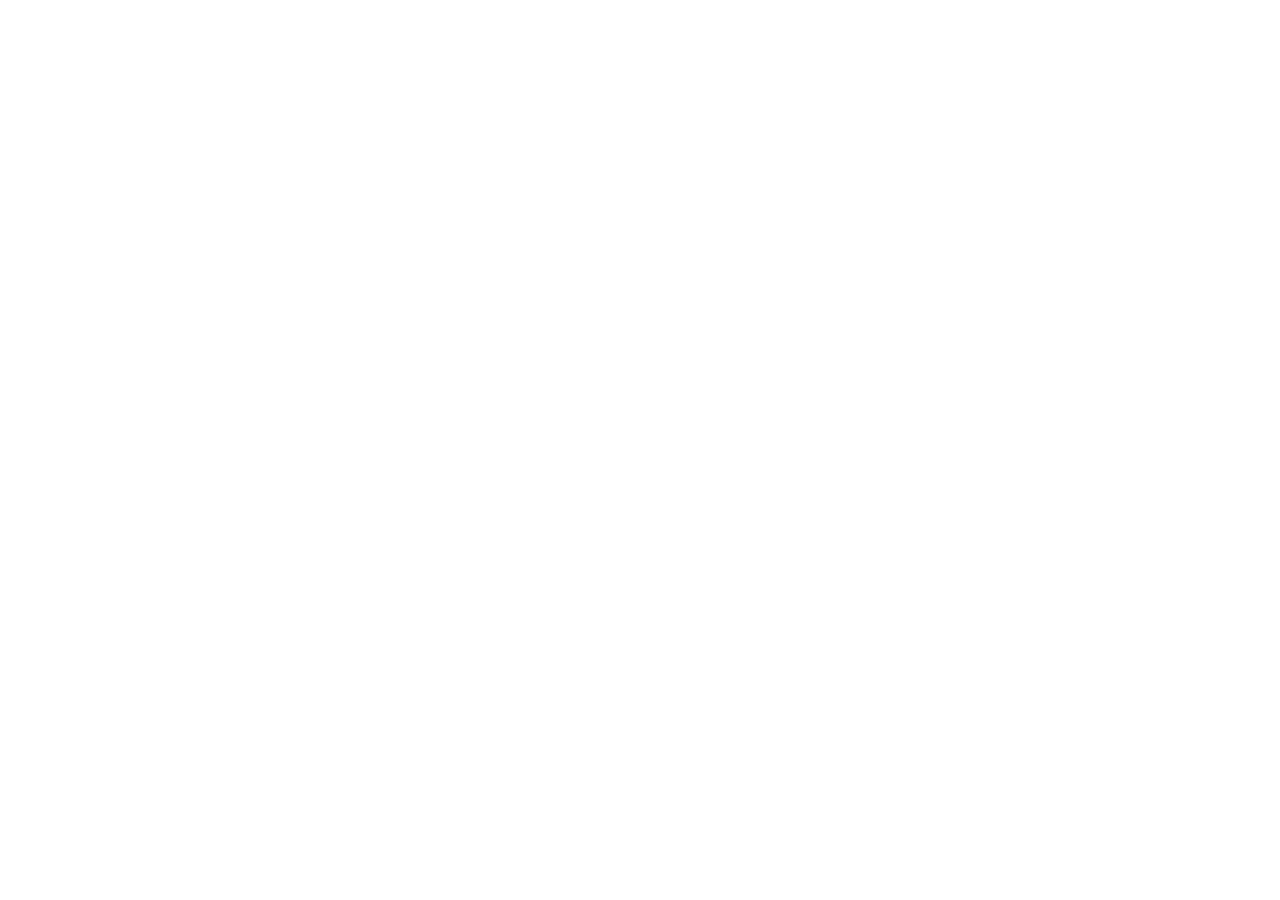
==== commit 7884728d: "Add files via upload" ====
--- a/Design System/index.html
+++ b/Design System/index.html
@@ -23,6 +23,7 @@
   --border:240 5.9% 90%;--input:240 5.9% 90%;--ring:240 5.9% 10%;
   --radius:0.375rem;
   --sidebar-w:240px;
+  --topbar-h:52px;
   --code-bg:#0f1117;
 }
 .dark {
@@ -515,7 +516,169 @@
   font-family:'JetBrains Mono',monospace;font-size:11px;
   background:hsl(var(--muted));padding:2px 6px;border-radius:4px;
 }
-</style>
+
+/* ═══════════════════════════════════════════════════
+   HAMBURGER BUTTON (hidden on desktop)
+═══════════════════════════════════════════════════ */
+.menu-btn{
+  display:none;align-items:center;justify-content:center;
+  width:36px;height:36px;border-radius:6px;
+  border:1px solid hsl(var(--border));
+  background:transparent;cursor:pointer;
+  color:hsl(var(--foreground));font-size:18px;line-height:1;
+  transition:background 150ms;flex-shrink:0;
+}
+.menu-btn:hover{background:hsl(var(--accent))}
+
+/* ═══════════════════════════════════════════════════
+   SIDEBAR OVERLAY (mobile backdrop)
+═══════════════════════════════════════════════════ */
+.overlay{
+  display:none;position:fixed;inset:0;
+  background:rgba(0,0,0,.5);z-index:150;
+  backdrop-filter:blur(2px);
+  opacity:0;transition:opacity 250ms;
+}
+body.nav-open .overlay{display:block;opacity:1}
+
+/* ═══════════════════════════════════════════════════
+   BREAKPOINT: TABLET  (≤1024px)
+   Sidebar slides off-canvas; main takes full width
+═══════════════════════════════════════════════════ */
+@media (max-width:1024px){
+  :root{ --sidebar-w:260px }
+
+  /* Sidebar becomes a slide-in drawer */
+  .sidebar{
+    transform:translateX(-100%);
+    transition:transform 260ms cubic-bezier(.4,0,.2,1);
+    z-index:200;
+    box-shadow:none;
+  }
+  body.nav-open .sidebar{
+    transform:translateX(0);
+    box-shadow:4px 0 24px rgba(0,0,0,.12);
+  }
+
+  /* Main fills full viewport */
+  .main{ margin-left:0 }
+
+  /* Show hamburger */
+  .menu-btn{ display:flex }
+
+  /* Topbar adjustments */
+  .topbar{ padding:10px 24px }
+
+  /* Content breathing room */
+  .content{ padding:32px 28px }
+
+  /* Tighter section spacing */
+  .comp-section{ margin-bottom:56px;scroll-margin-top:60px }
+  .section-divider{ margin:48px 0 }
+}
+
+/* ═══════════════════════════════════════════════════
+   BREAKPOINT: MOBILE  (≤768px)
+   Single column, stacked layout, compact spacing
+═══════════════════════════════════════════════════ */
+@media (max-width:768px){
+
+  /* Topbar */
+  .topbar{ padding:10px 16px; gap:8px }
+  .topbar-title{ font-size:13px }
+  .theme-btn span.btn-label{ display:none } /* Hide text, keep icon */
+
+  /* Content */
+  .content{ padding:24px 16px }
+
+  /* Section spacing */
+  .comp-section{ margin-bottom:48px;scroll-margin-top:56px }
+  .section-divider{ margin:40px 0 }
+
+  /* Component titles */
+  .comp-title{ font-size:18px }
+  .comp-desc{ font-size:13px;margin-bottom:18px }
+
+  /* Do's & Don'ts — stack vertically */
+  .dd-grid{ grid-template-columns:1fr }
+
+  /* Preview area */
+  .preview-inner{ padding:20px 16px;gap:10px }
+
+  /* Code blocks */
+  pre{ font-size:11.5px;padding:16px;line-height:1.65 }
+  .code-header{ padding:8px 14px }
+
+  /* Prop table — horizontal scroll */
+  .prop-table{ display:block;overflow-x:auto;-webkit-overflow-scrolling:touch }
+  .prop-table th,
+  .prop-table td{ padding:8px 10px;font-size:12px;white-space:nowrap }
+
+  /* Form element widths */
+  .input,.select{ max-width:100% }
+  .form-field{ max-width:100% }
+
+  /* Alert full width */
+  .alert{ width:100% }
+
+  /* Dialog */
+  .dialog-demo{ max-width:100% }
+
+  /* Progress */
+  .progress-track{ max-width:100% }
+  .progress-wrap{ max-width:100% }
+
+  /* Pagination — tighter gaps */
+  .pagination{ gap:2px }
+  .page-btn{ width:32px;height:32px;font-size:12px }
+
+  /* Tabs — allow wrap */
+  .tabs-list{ flex-wrap:wrap }
+  .tab-trigger{ font-size:12px;padding:5px 10px }
+
+  /* Breadcrumb */
+  .breadcrumb{ font-size:13px;gap:4px }
+
+  /* Card */
+  .card-header{ padding:16px 16px 10px }
+  .card-content{ padding:0 16px 12px }
+  .card-footer{ padding:10px 16px 16px }
+}
+
+/* ═══════════════════════════════════════════════════
+   BREAKPOINT: SMALL MOBILE  (≤480px)
+   Maximum compactness for narrow phones
+═══════════════════════════════════════════════════ */
+@media (max-width:480px){
+  :root{ --topbar-h:48px }
+
+  .topbar-title{ display:none }  /* Reclaim topbar space */
+
+  .content{ padding:16px 12px }
+
+  .comp-title{ font-size:16px }
+  .comp-header{ gap:8px }
+  .comp-tag{ font-size:10px;padding:2px 6px }
+
+  pre{ font-size:11px;padding:12px }
+
+  .dd-card{ padding:12px 14px }
+  .dd-item{ font-size:12px }
+
+  /* Buttons wrap naturally */
+  .preview-inner{ gap:8px }
+  .btn-md{ height:38px }
+  .btn-lg{ height:42px;padding:0 20px;font-size:15px }
+
+  /* Inline inputs take full width */
+  .input{ max-width:100% }
+
+  /* Badge row wraps */
+  .preview-inner .badge{ font-size:11px }
+
+  /* Pagination shrinks further */
+  .page-btn{ width:28px;height:28px;font-size:11px }
+}
 </head>
 <body>
 
@@ -564,11 +727,23 @@
 <!-- ═══════════════════════════════════════════════
      TOPBAR
 ════════════════════════════════════════════════ -->
+<!-- Mobile sidebar backdrop -->
+<div class="overlay" id="overlay" onclick="closeSidebar()"></div>
+
 <div class="main">
 <div class="topbar">
-  <span class="topbar-title">Component Reference</span>
+  <div style="display:flex;align-items:center;gap:12px">
+    <button class="menu-btn" id="menu-btn" aria-label="Open navigation" aria-expanded="false" onclick="toggleSidebar()">
+      <svg width="18" height="18" viewBox="0 0 24 24" fill="none" stroke="currentColor" stroke-width="2" stroke-linecap="round">
+        <line x1="3" y1="6"  x2="21" y2="6"/>
+        <line x1="3" y1="12" x2="21" y2="12"/>
+        <line x1="3" y1="18" x2="21" y2="18"/>
+      </svg>
+    </button>
+    <span class="topbar-title">Component Reference</span>
+  </div>
   <div class="topbar-controls">
-    <button class="theme-btn" onclick="toggleTheme(this)">🌙 Dark mode</button>
+    <button class="theme-btn" onclick="toggleTheme(this)">🌙 <span class="btn-label">Dark mode</span></button>
   </div>
 </div>
 
@@ -1575,13 +1750,51 @@
 </div><!-- /main -->
 
 <script>
-// Theme toggle
+// ── Theme toggle ──────────────────────────────────────────────
 function toggleTheme(btn) {
   document.body.classList.toggle('dark');
-  btn.textContent = document.body.classList.contains('dark') ? '☀️ Light mode' : '🌙 Dark mode';
-}
-
-// Active sidebar link on scroll
+  const dark = document.body.classList.contains('dark');
+  btn.querySelector('.btn-label').textContent = dark ? 'Light mode' : 'Dark mode';
+  btn.firstChild.textContent = dark ? '☀️ ' : '🌙 ';
+}
+
+// ── Sidebar toggle (tablet / mobile) ─────────────────────────
+function toggleSidebar() {
+  const open = document.body.classList.toggle('nav-open');
+  const btn = document.getElementById('menu-btn');
+  btn.setAttribute('aria-expanded', open);
+  btn.innerHTML = open
+    ? `<svg width="18" height="18" viewBox="0 0 24 24" fill="none" stroke="currentColor" stroke-width="2" stroke-linecap="round"><line x1="18" y1="6" x2="6" y2="18"/><line x1="6" y1="6" x2="18" y2="18"/></svg>`
+    : `<svg width="18" height="18" viewBox="0 0 24 24" fill="none" stroke="currentColor" stroke-width="2" stroke-linecap="round"><line x1="3" y1="6" x2="21" y2="6"/><line x1="3" y1="12" x2="21" y2="12"/><line x1="3" y1="18" x2="21" y2="18"/></svg>`;
+}
+
+function closeSidebar() {
+  document.body.classList.remove('nav-open');
+  const btn = document.getElementById('menu-btn');
+  if (btn) {
+    btn.setAttribute('aria-expanded', 'false');
+    btn.innerHTML = `<svg width="18" height="18" viewBox="0 0 24 24" fill="none" stroke="currentColor" stroke-width="2" stroke-linecap="round"><line x1="3" y1="6" x2="21" y2="6"/><line x1="3" y1="12" x2="21" y2="12"/><line x1="3" y1="18" x2="21" y2="18"/></svg>`;
+  }
+}
+
+// Close sidebar when a nav link is tapped on mobile
+document.querySelectorAll('.sidebar-link').forEach(link => {
+  link.addEventListener('click', () => {
+    if (window.innerWidth <= 1024) closeSidebar();
+  });
+});
+
+// Close sidebar on Escape key
+document.addEventListener('keydown', e => {
+  if (e.key === 'Escape') closeSidebar();
+});
+
+// Close sidebar if window is resized to desktop
+window.addEventListener('resize', () => {
+  if (window.innerWidth > 1024) closeSidebar();
+});
+
+// ── Active sidebar link on scroll ────────────────────────────
 const sections = document.querySelectorAll('.comp-section');
 const links = document.querySelectorAll('.sidebar-link');
 const observer = new IntersectionObserver(entries => {
@@ -1589,24 +1802,27 @@
     if (e.isIntersecting) {
       links.forEach(l => l.classList.remove('active'));
       const link = document.querySelector(`.sidebar-link[href="#${e.target.id}"]`);
-      if (link) link.classList.add('active');
+      if (link) {
+        link.classList.add('active');
+        // Scroll active link into view within sidebar
+        link.scrollIntoView({ block: 'nearest', behavior: 'smooth' });
+      }
     }
   });
-}, { rootMargin: '-30% 0px -60% 0px' });
+}, { rootMargin: '-20% 0px -70% 0px' });
 sections.forEach(s => observer.observe(s));
 
-// Copy code button
+// ── Copy code button ──────────────────────────────────────────
 function copyCode(btn) {
   const pre = btn.closest('.code-pane').querySelector('pre');
-  const text = pre.innerText;
-  navigator.clipboard.writeText(text).then(() => {
+  navigator.clipboard.writeText(pre.innerText).then(() => {
     btn.textContent = 'Copied!';
     btn.classList.add('copied');
     setTimeout(() => { btn.textContent = 'Copy'; btn.classList.remove('copied'); }, 1800);
   });
 }
 
-// Tab switcher
+// ── Tab switcher ──────────────────────────────────────────────
 function switchTab(btn, id) {
   btn.closest('.preview-inner').querySelectorAll('.tab-trigger').forEach(t => t.classList.remove('active'));
   btn.classList.add('active');
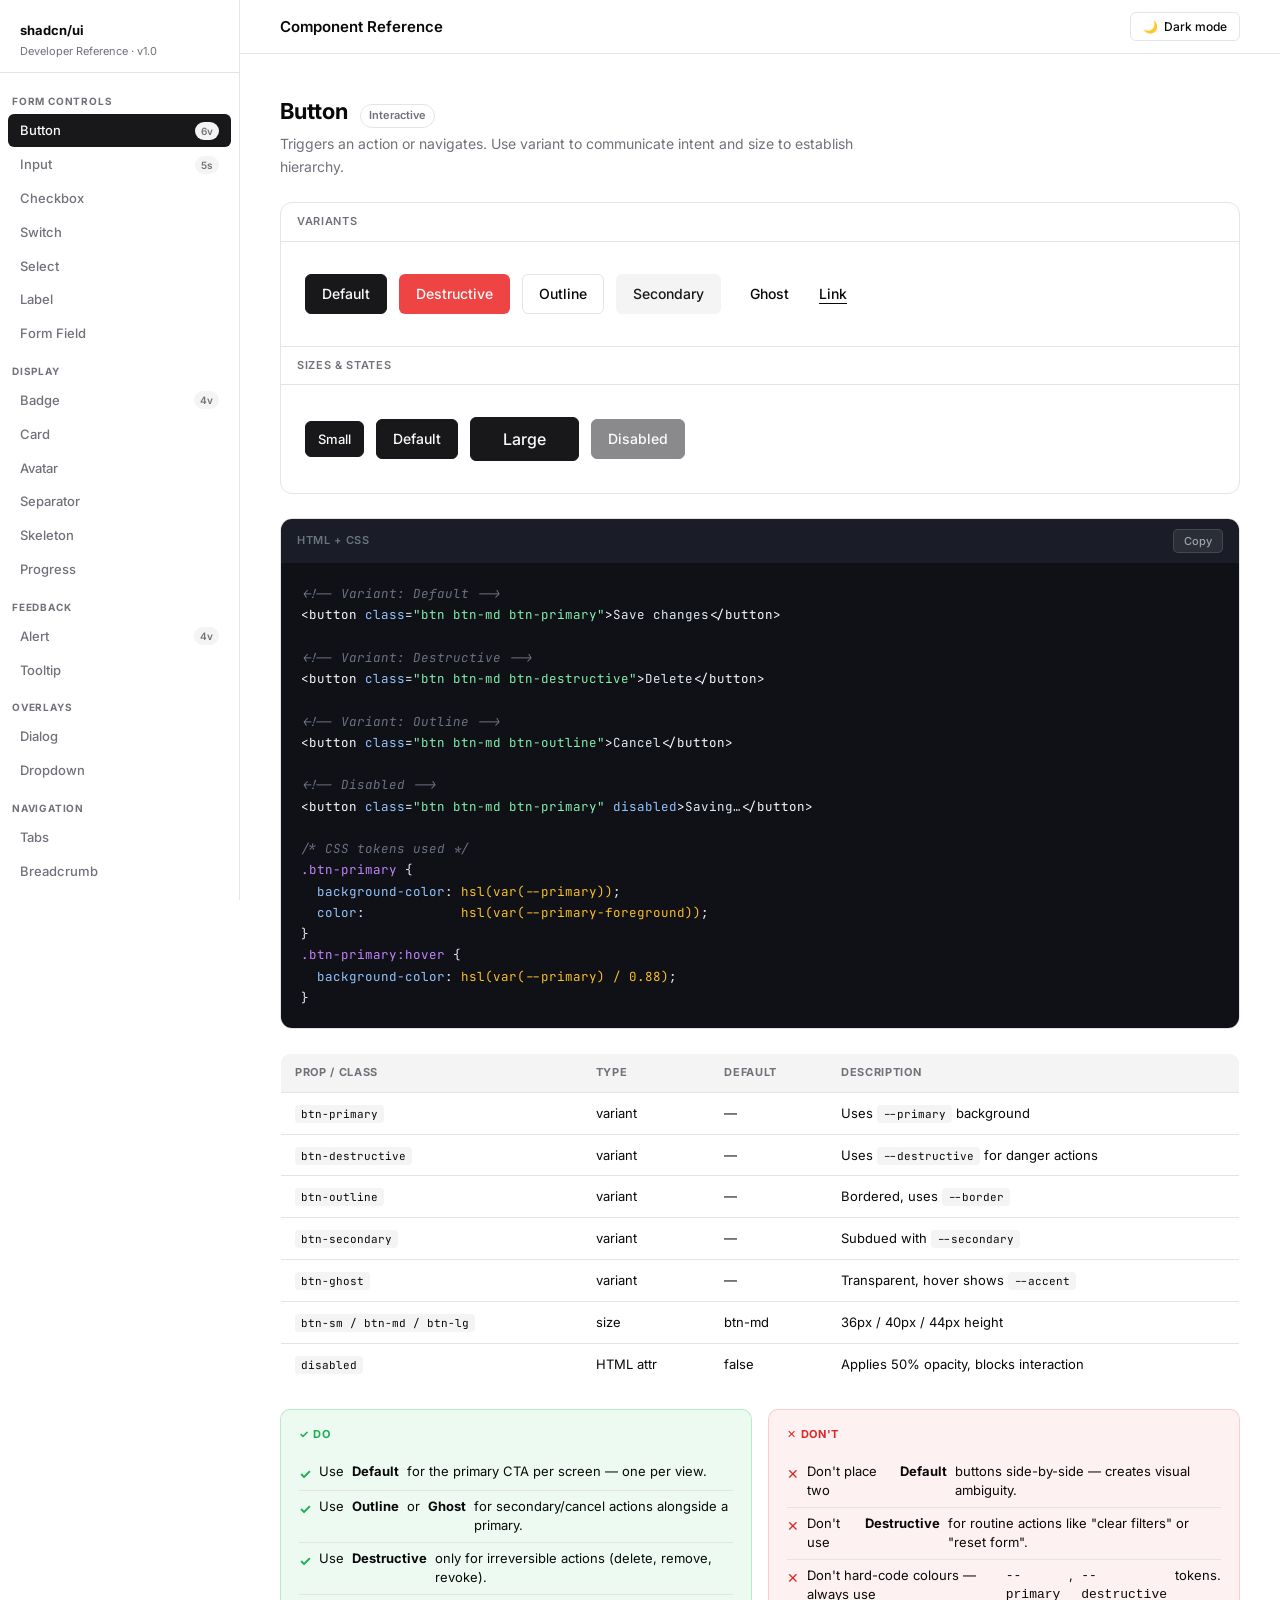
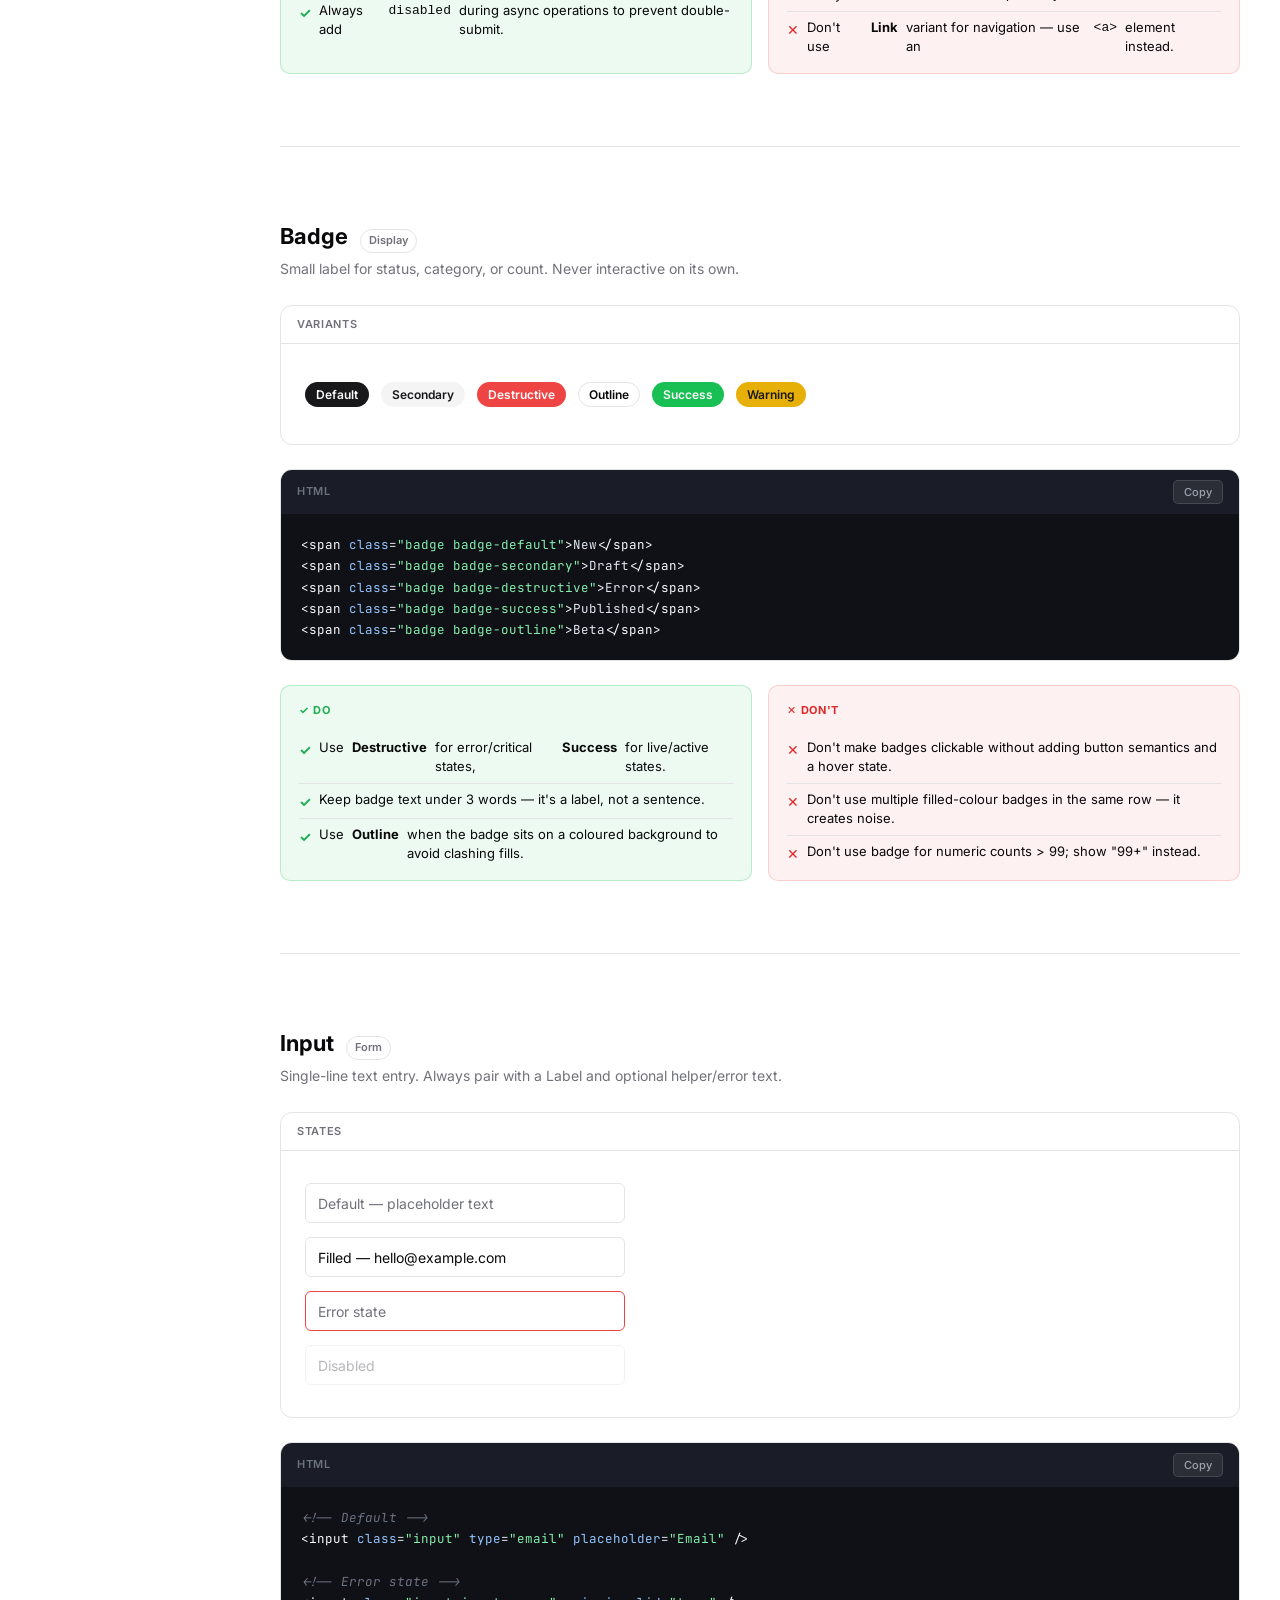
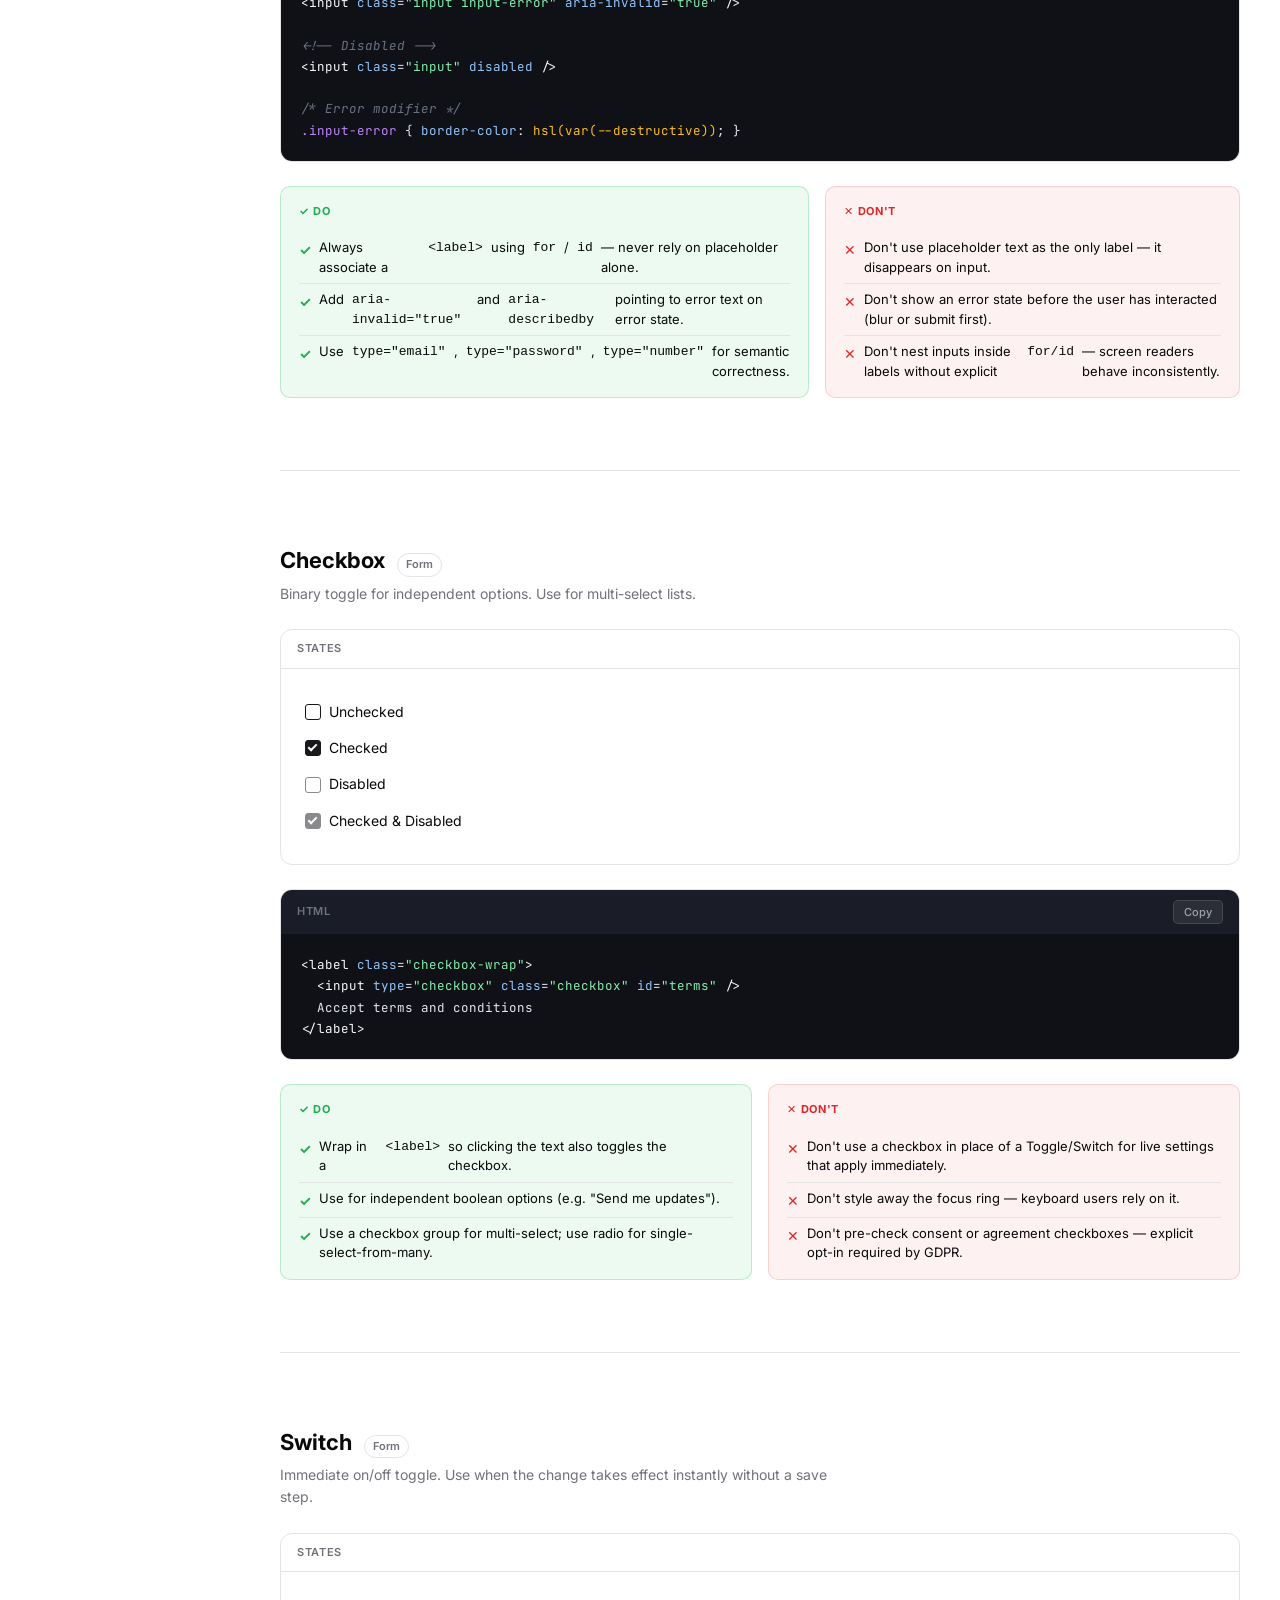
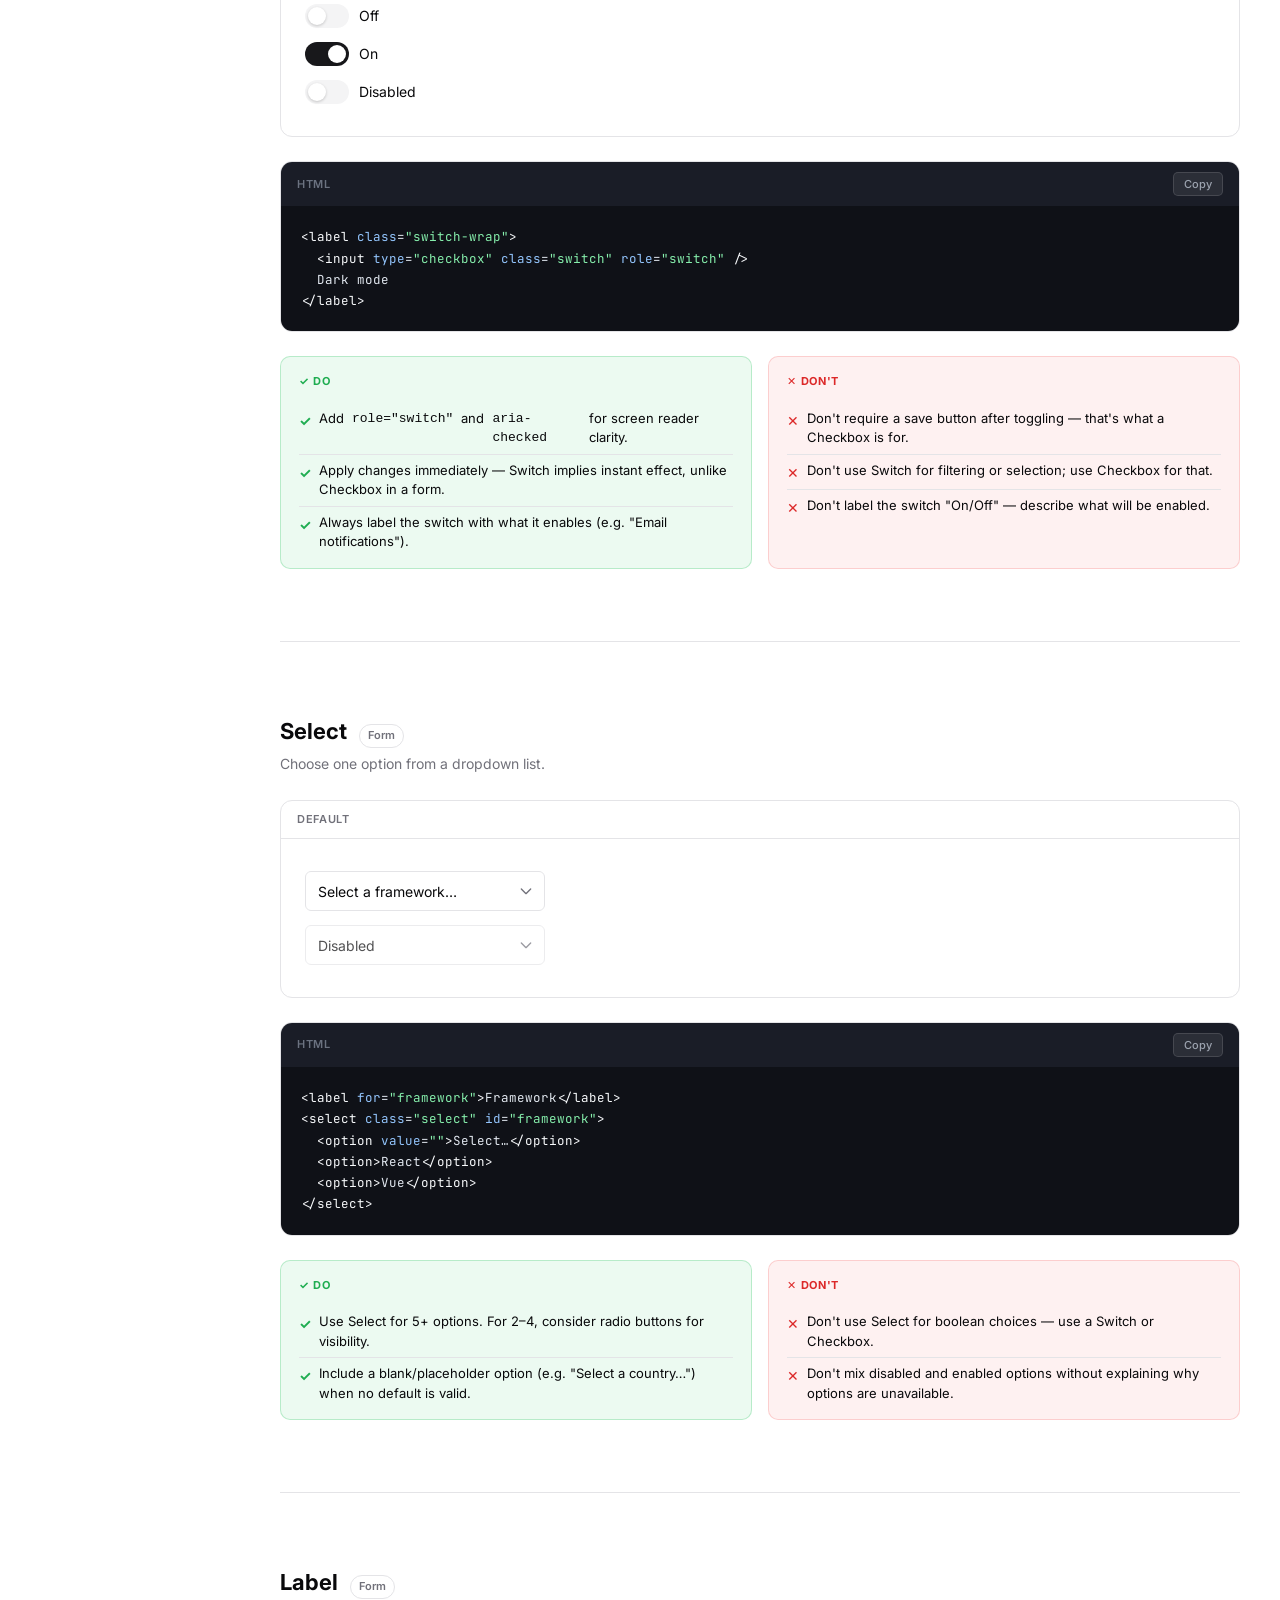
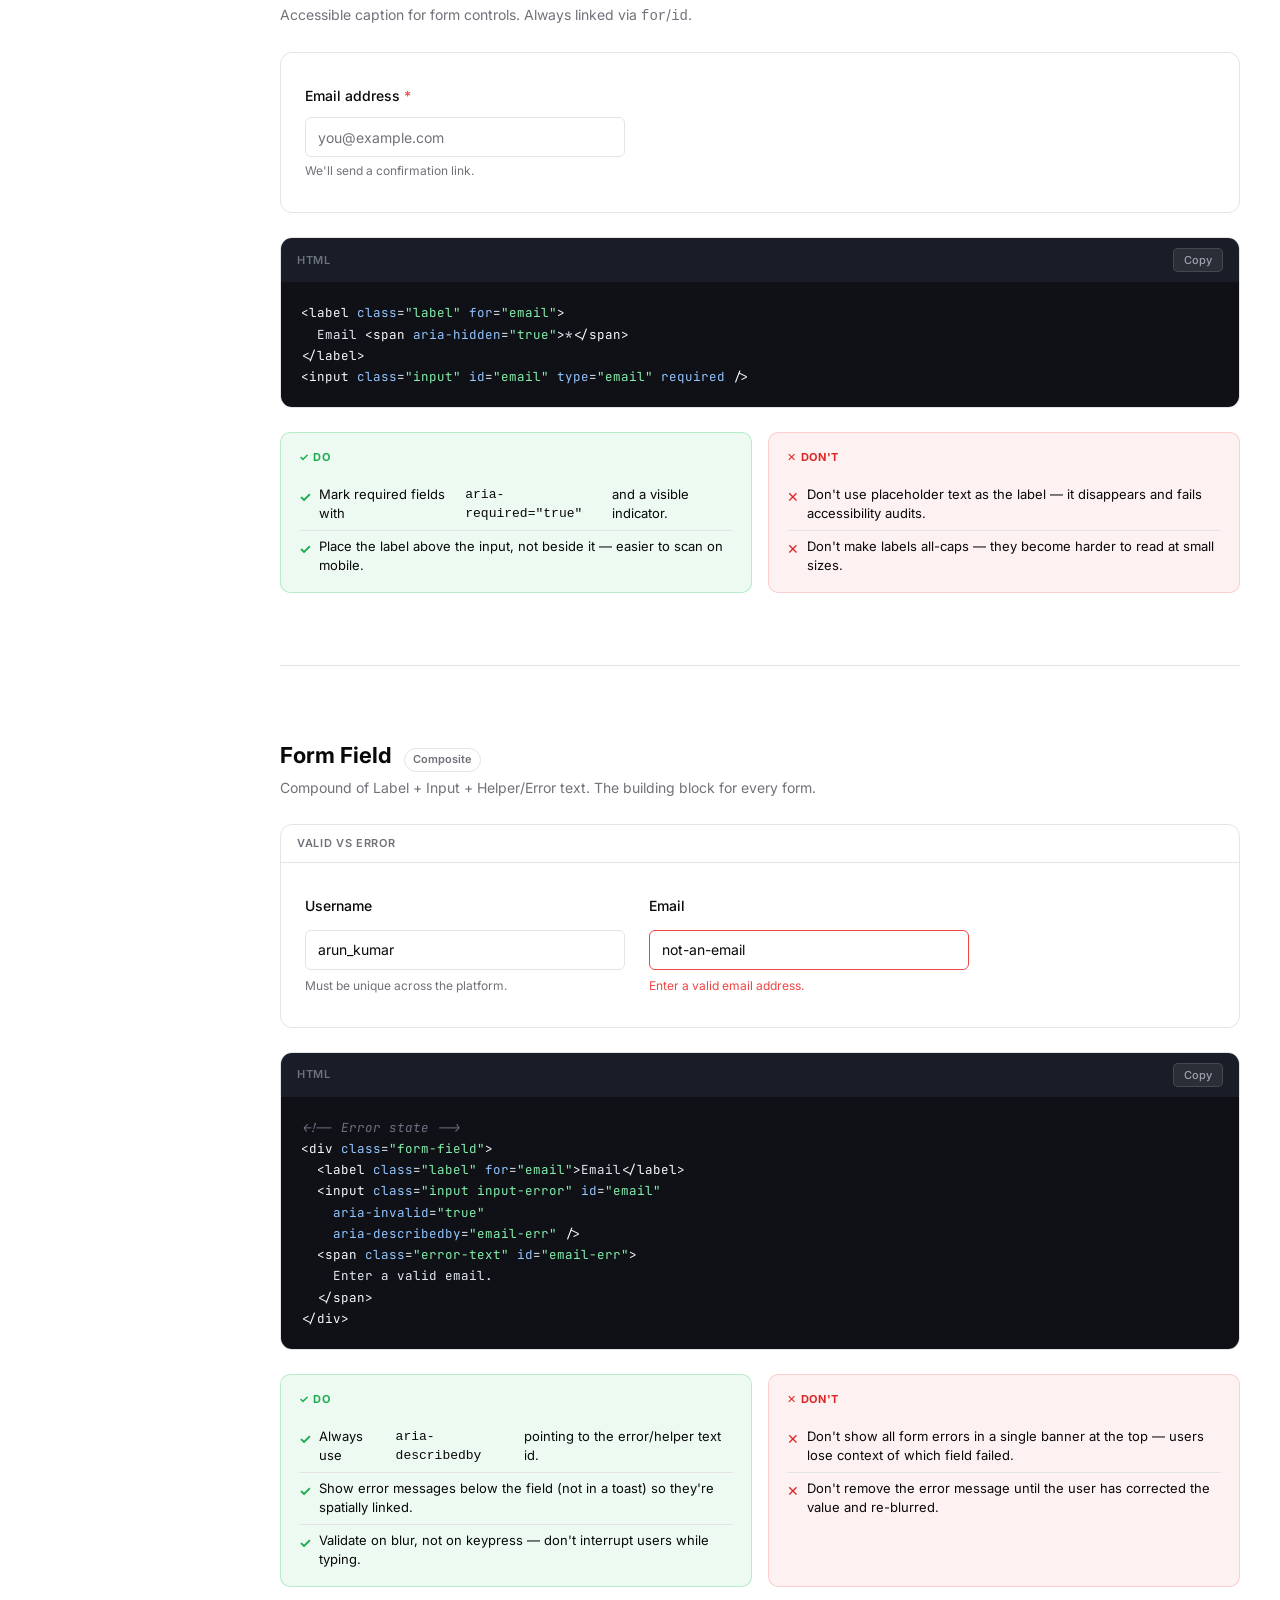
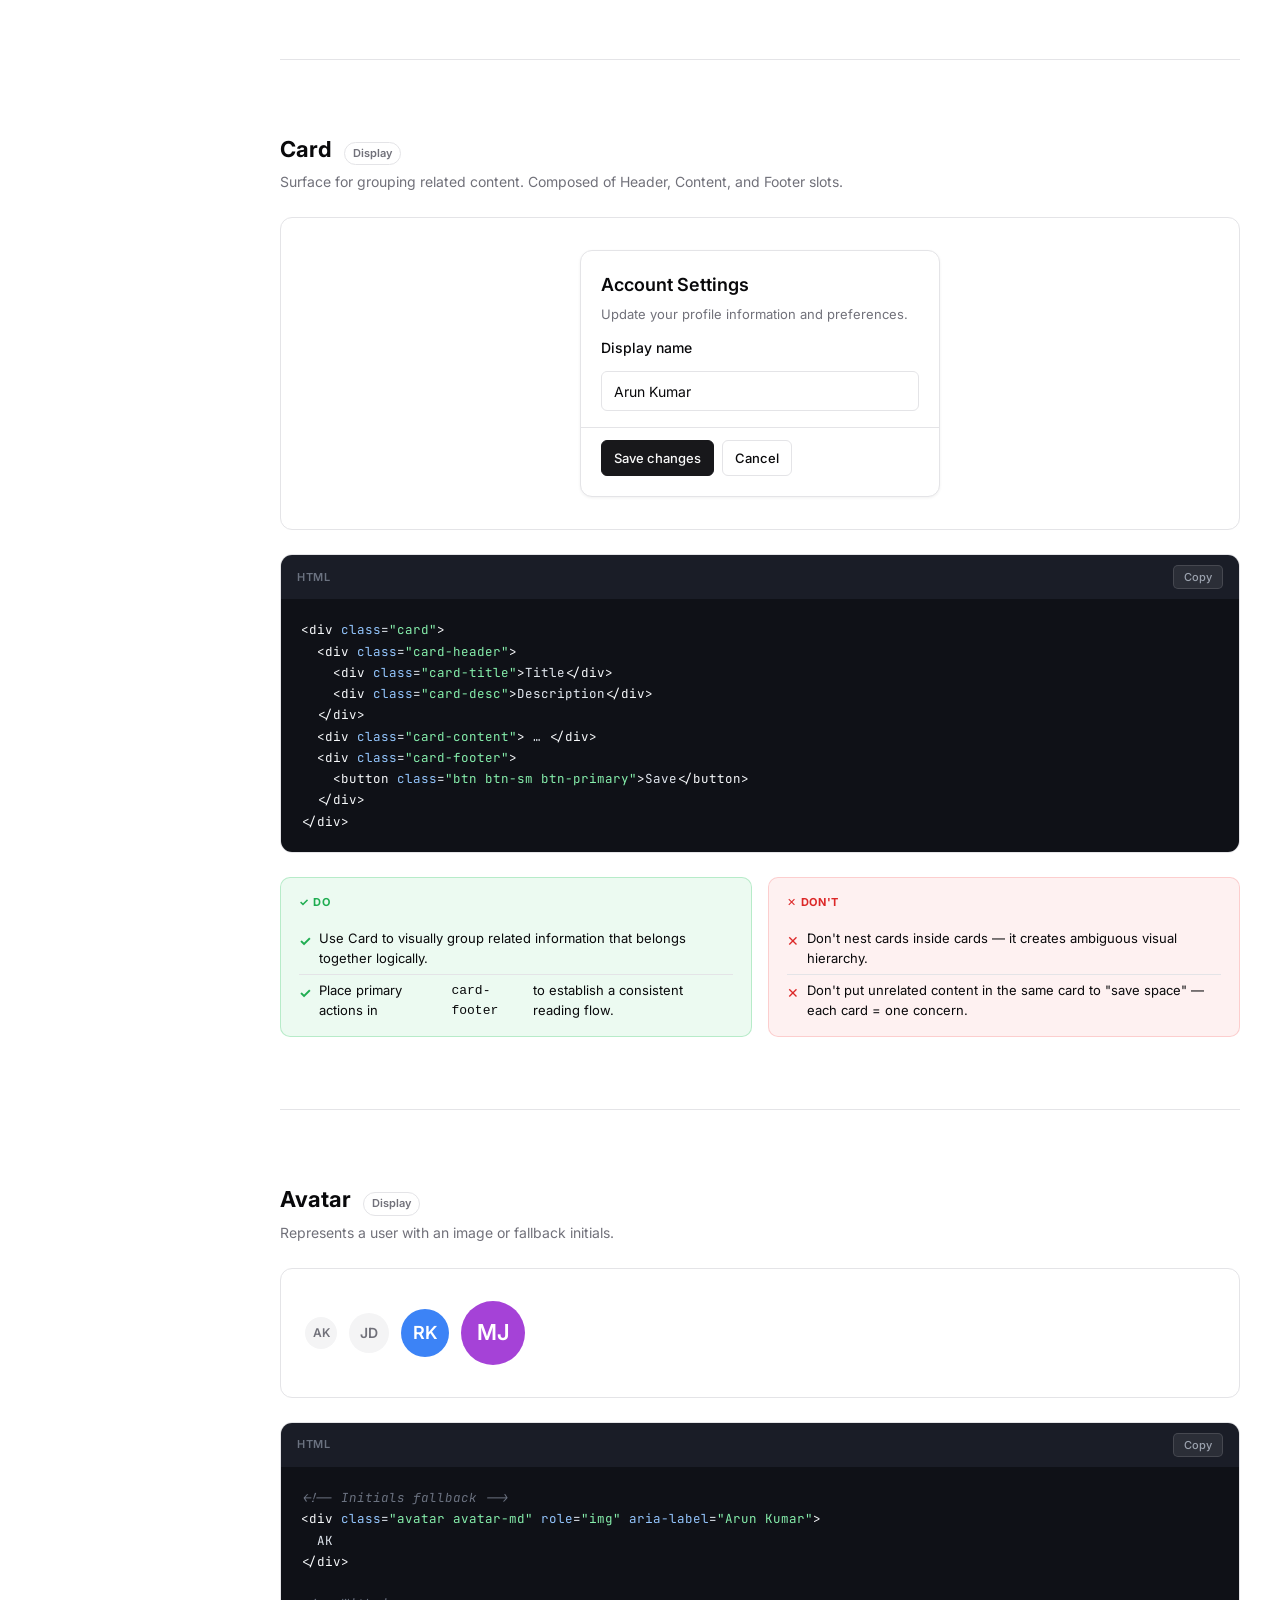
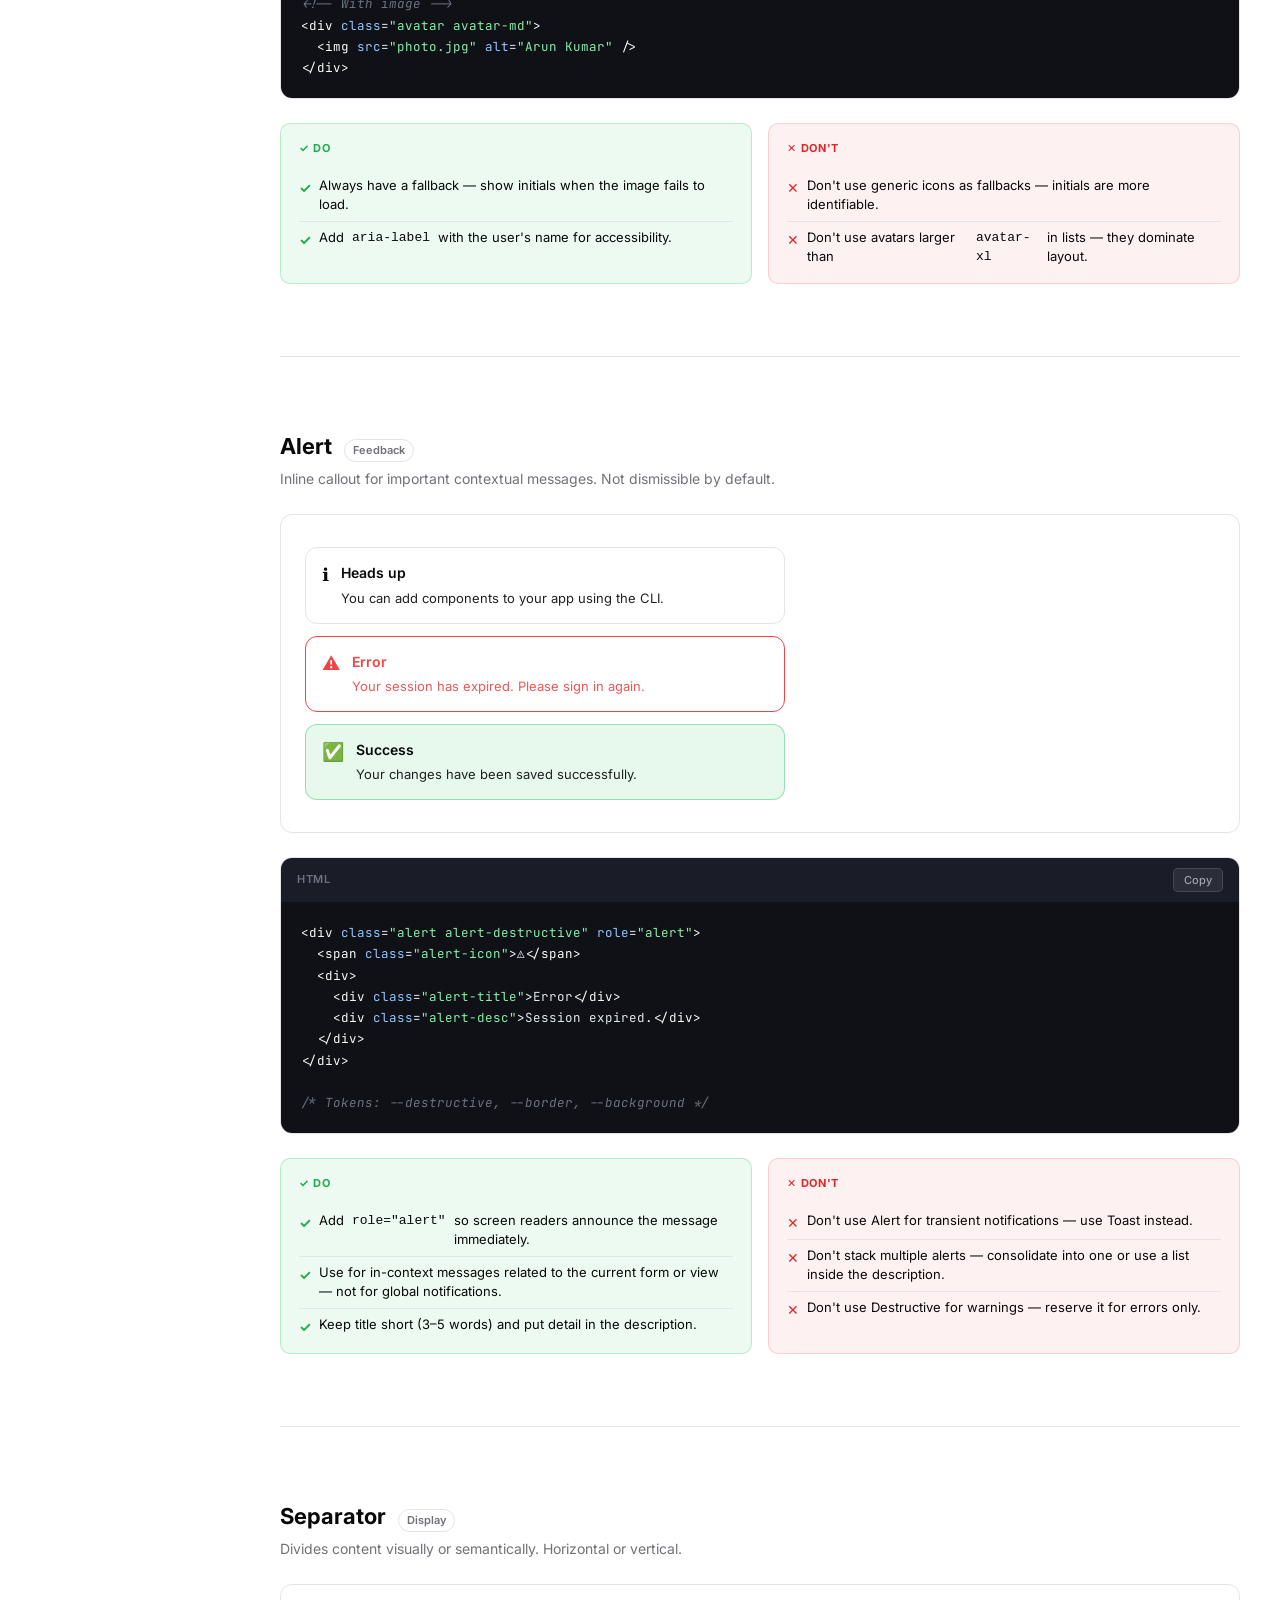
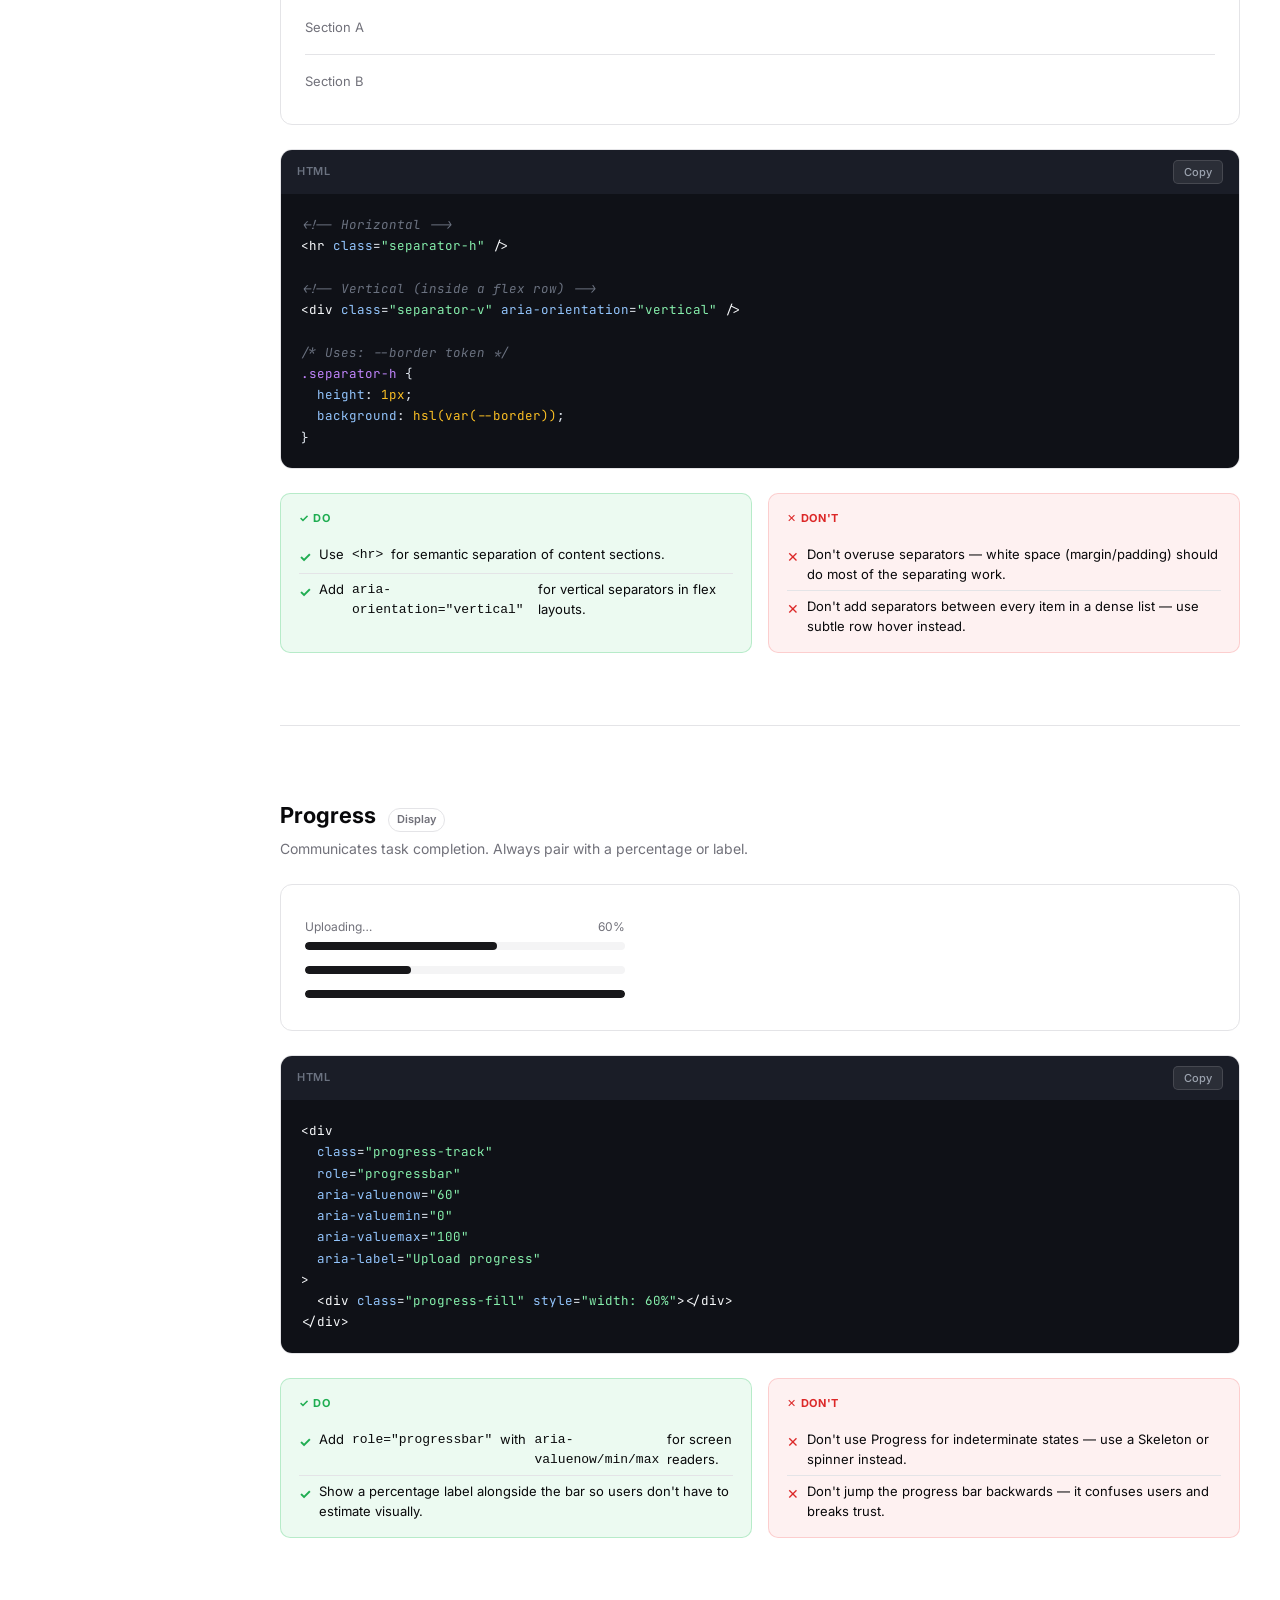
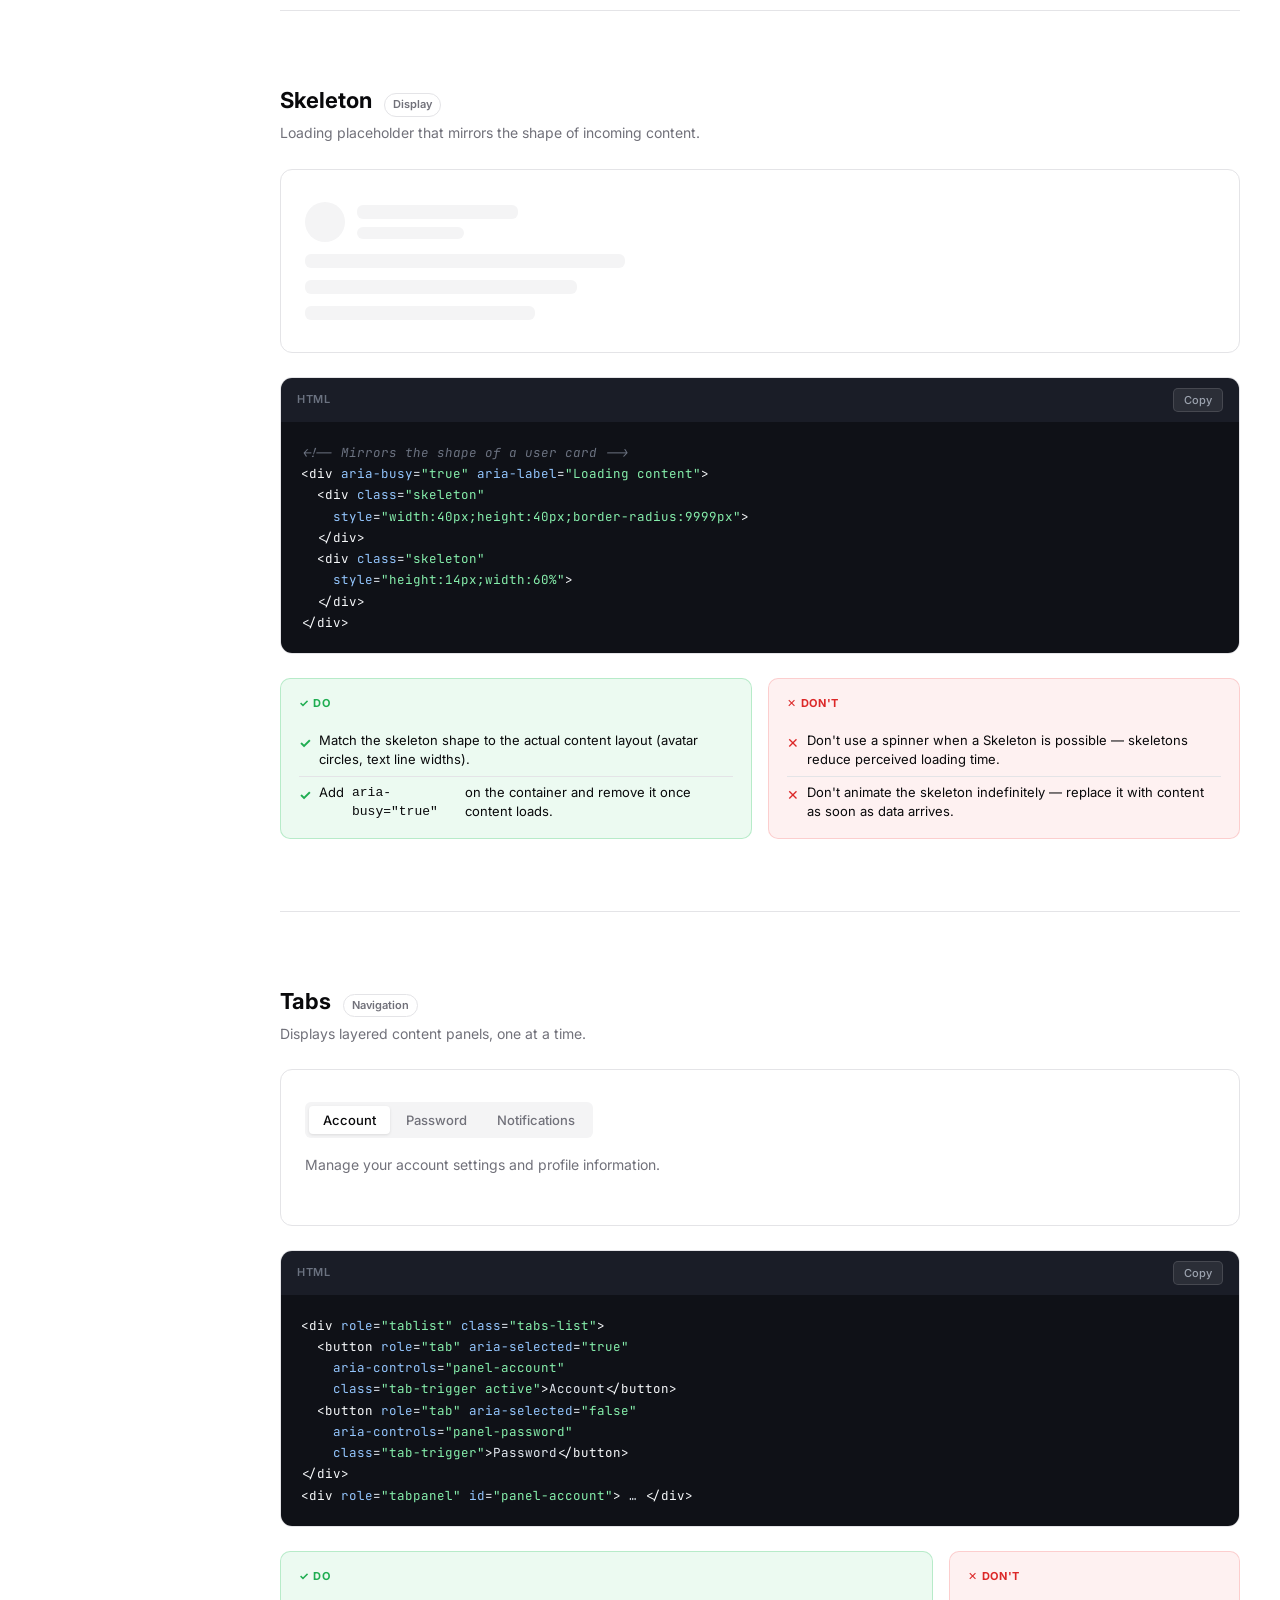
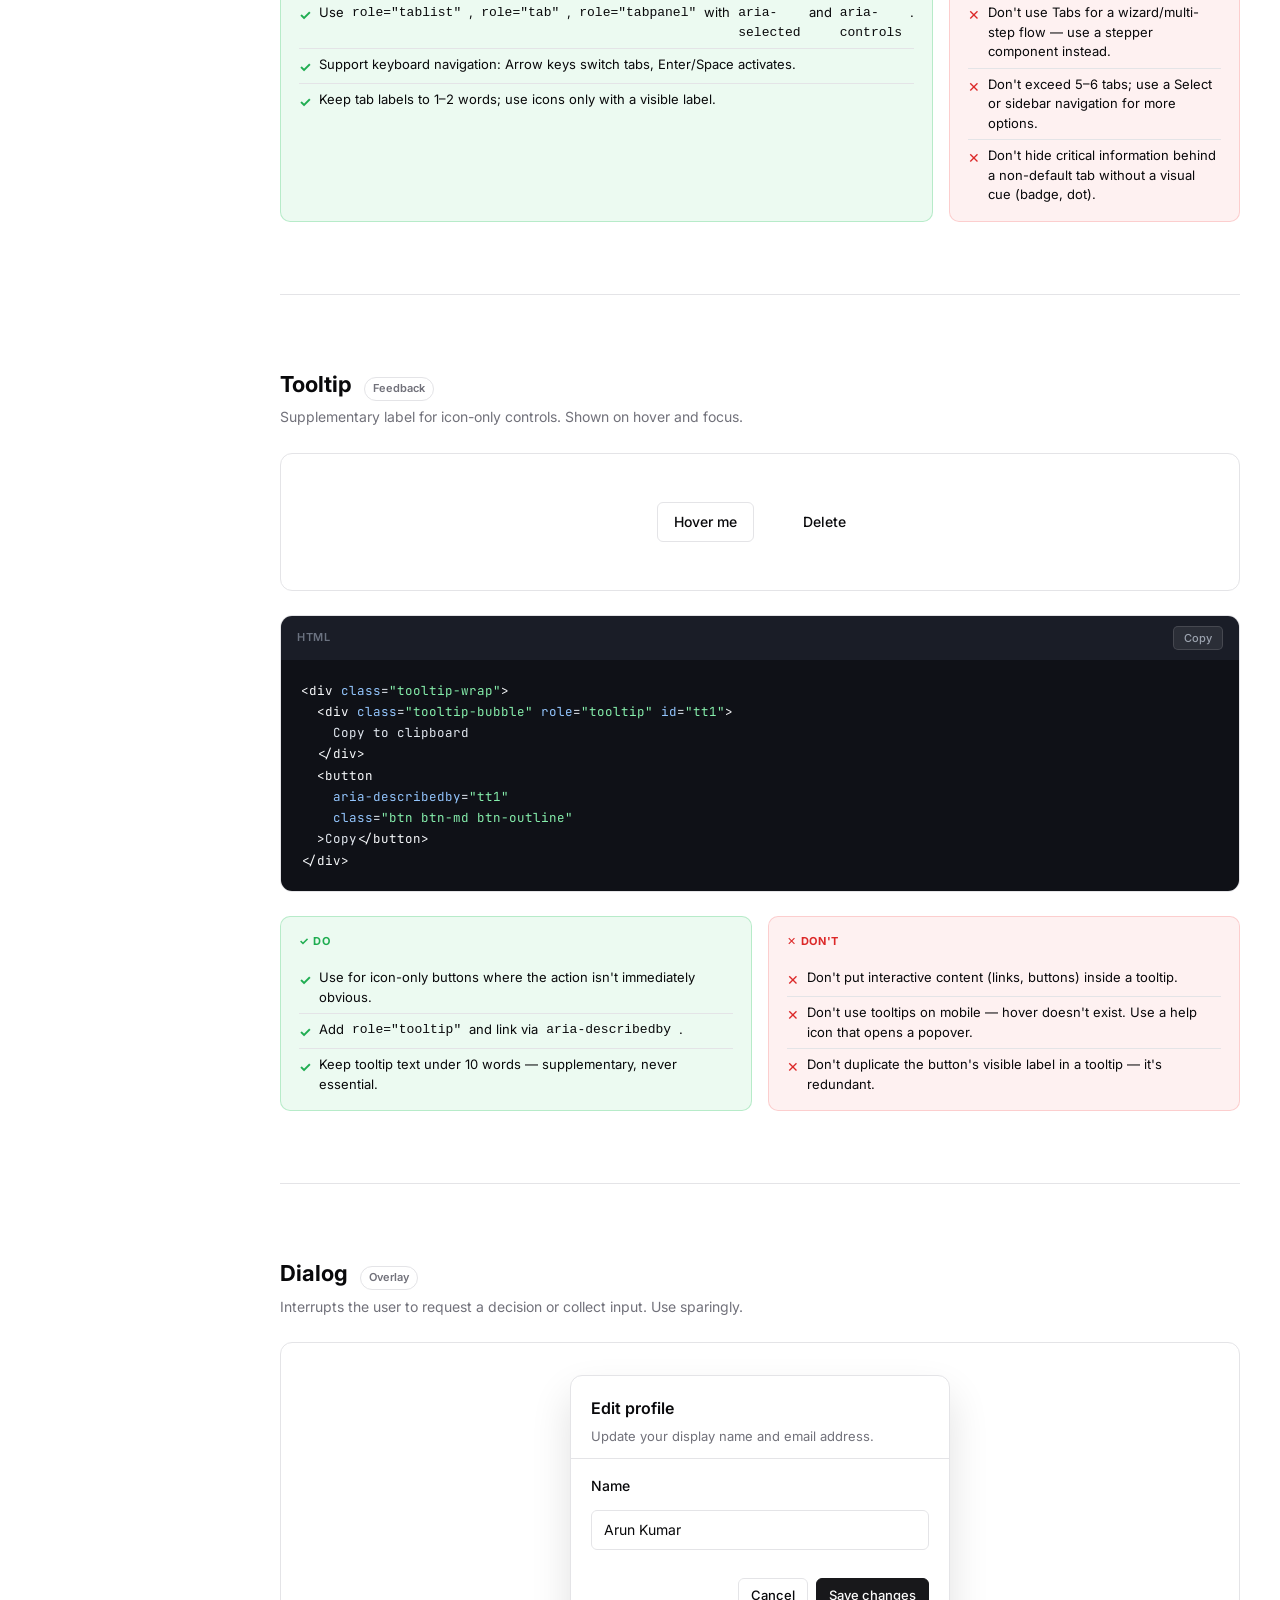
==== commit 44019b27: "Add files via upload" ====
--- a/Design System/index.html
+++ b/Design System/index.html
@@ -679,6 +679,7 @@
   /* Pagination shrinks further */
   .page-btn{ width:28px;height:28px;font-size:11px }
 }
+</style>
 </head>
 <body>
 
